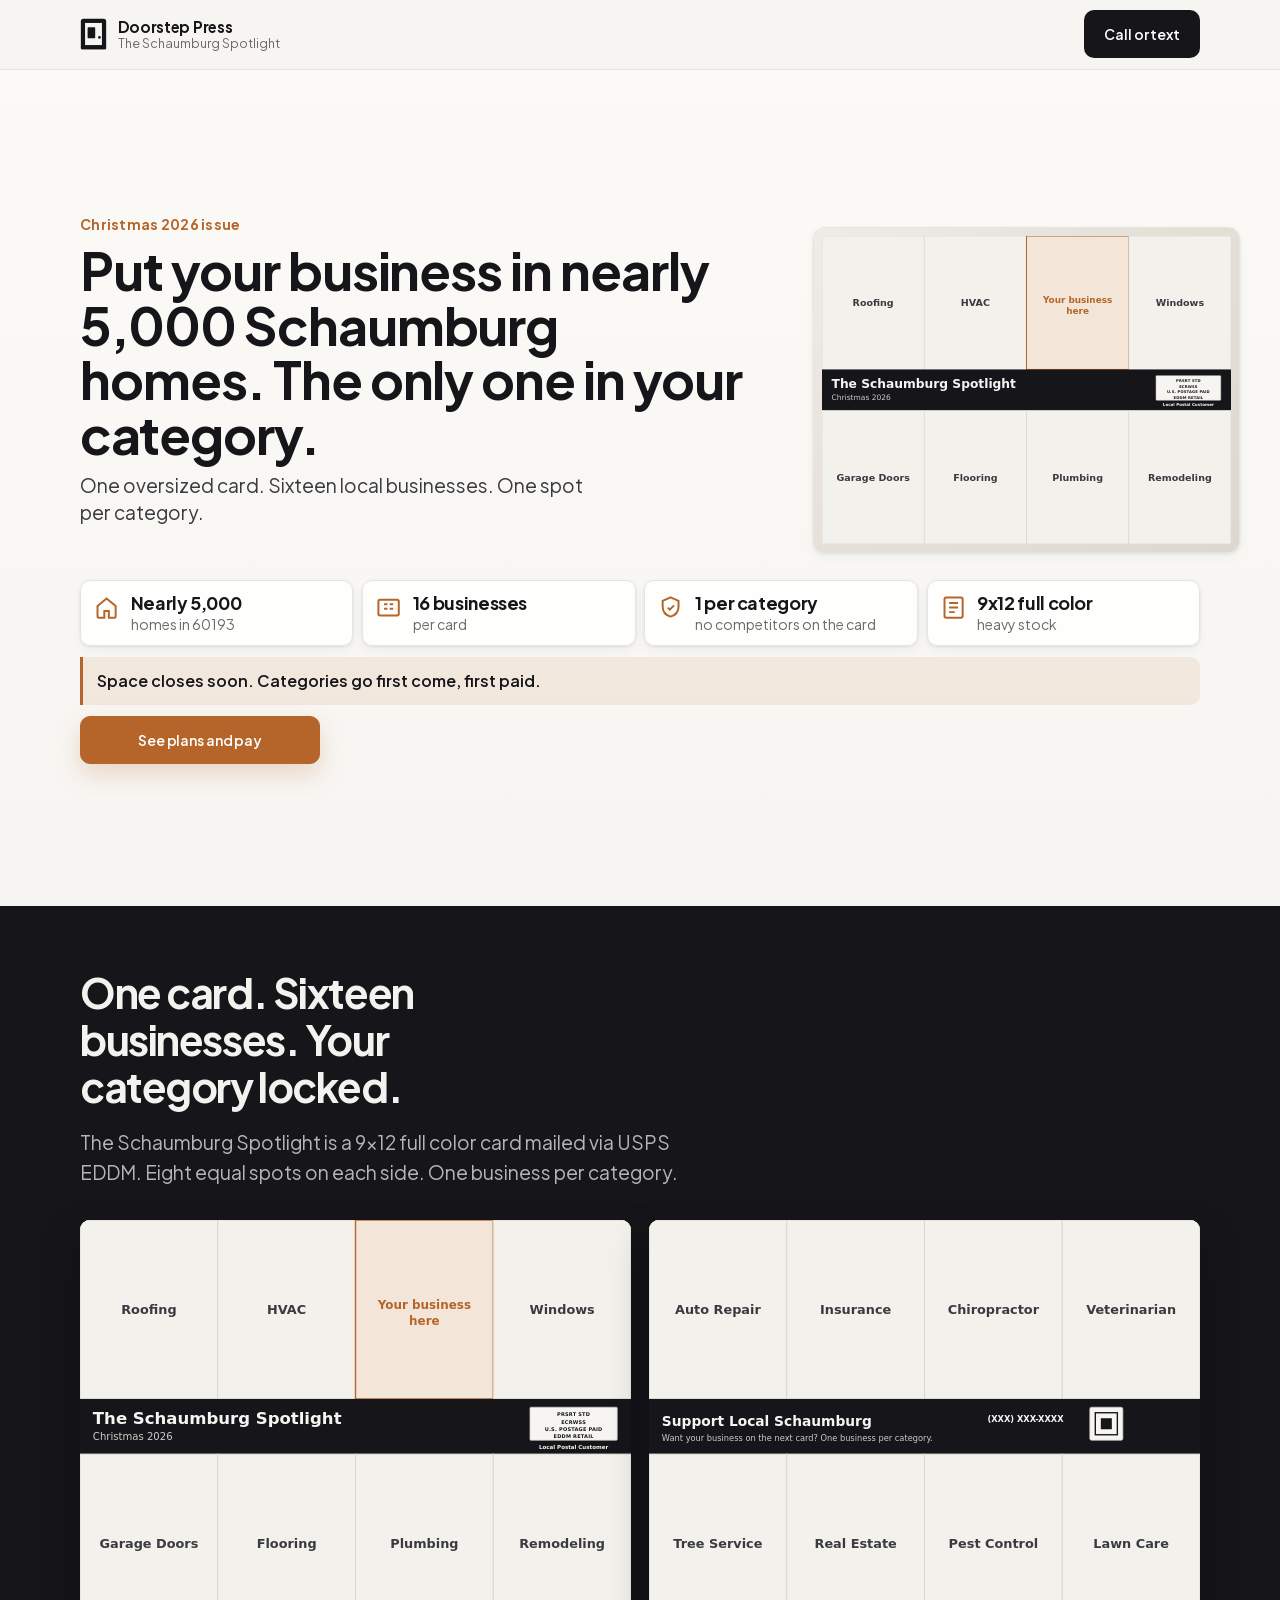
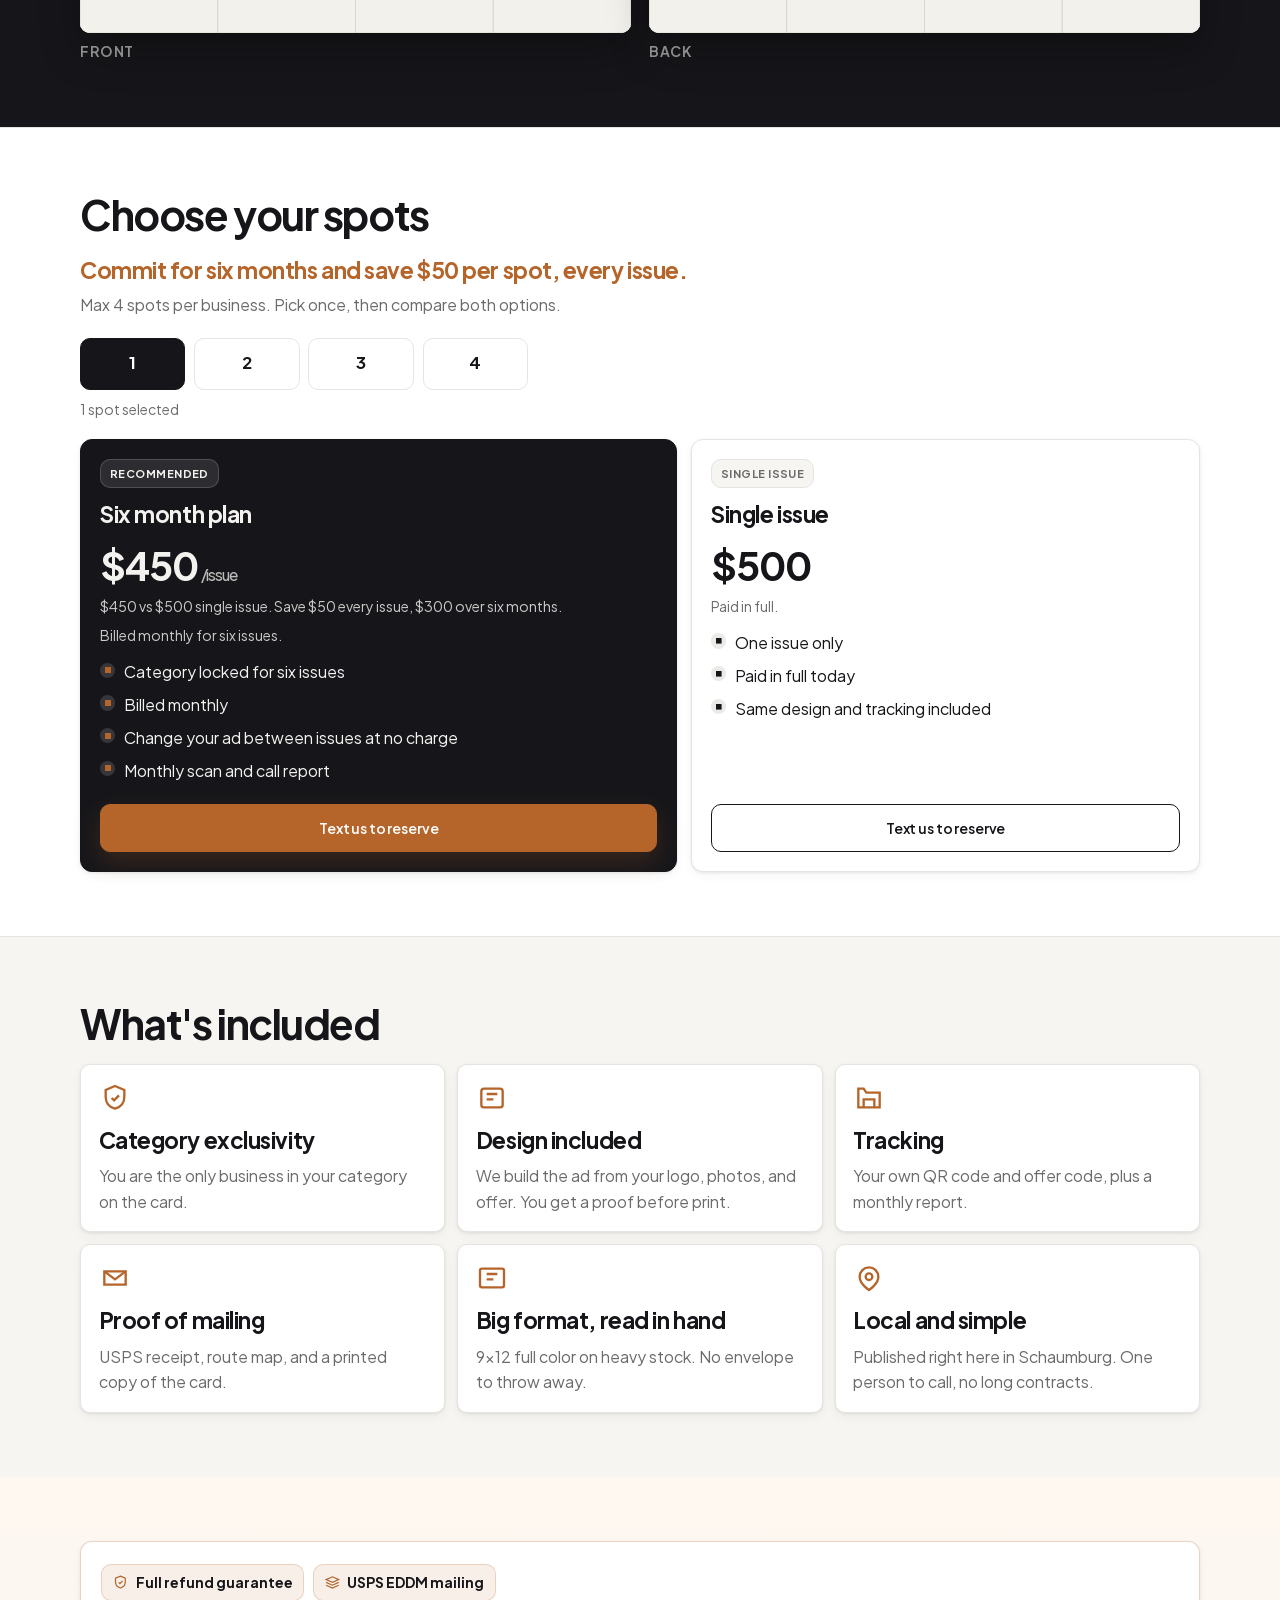
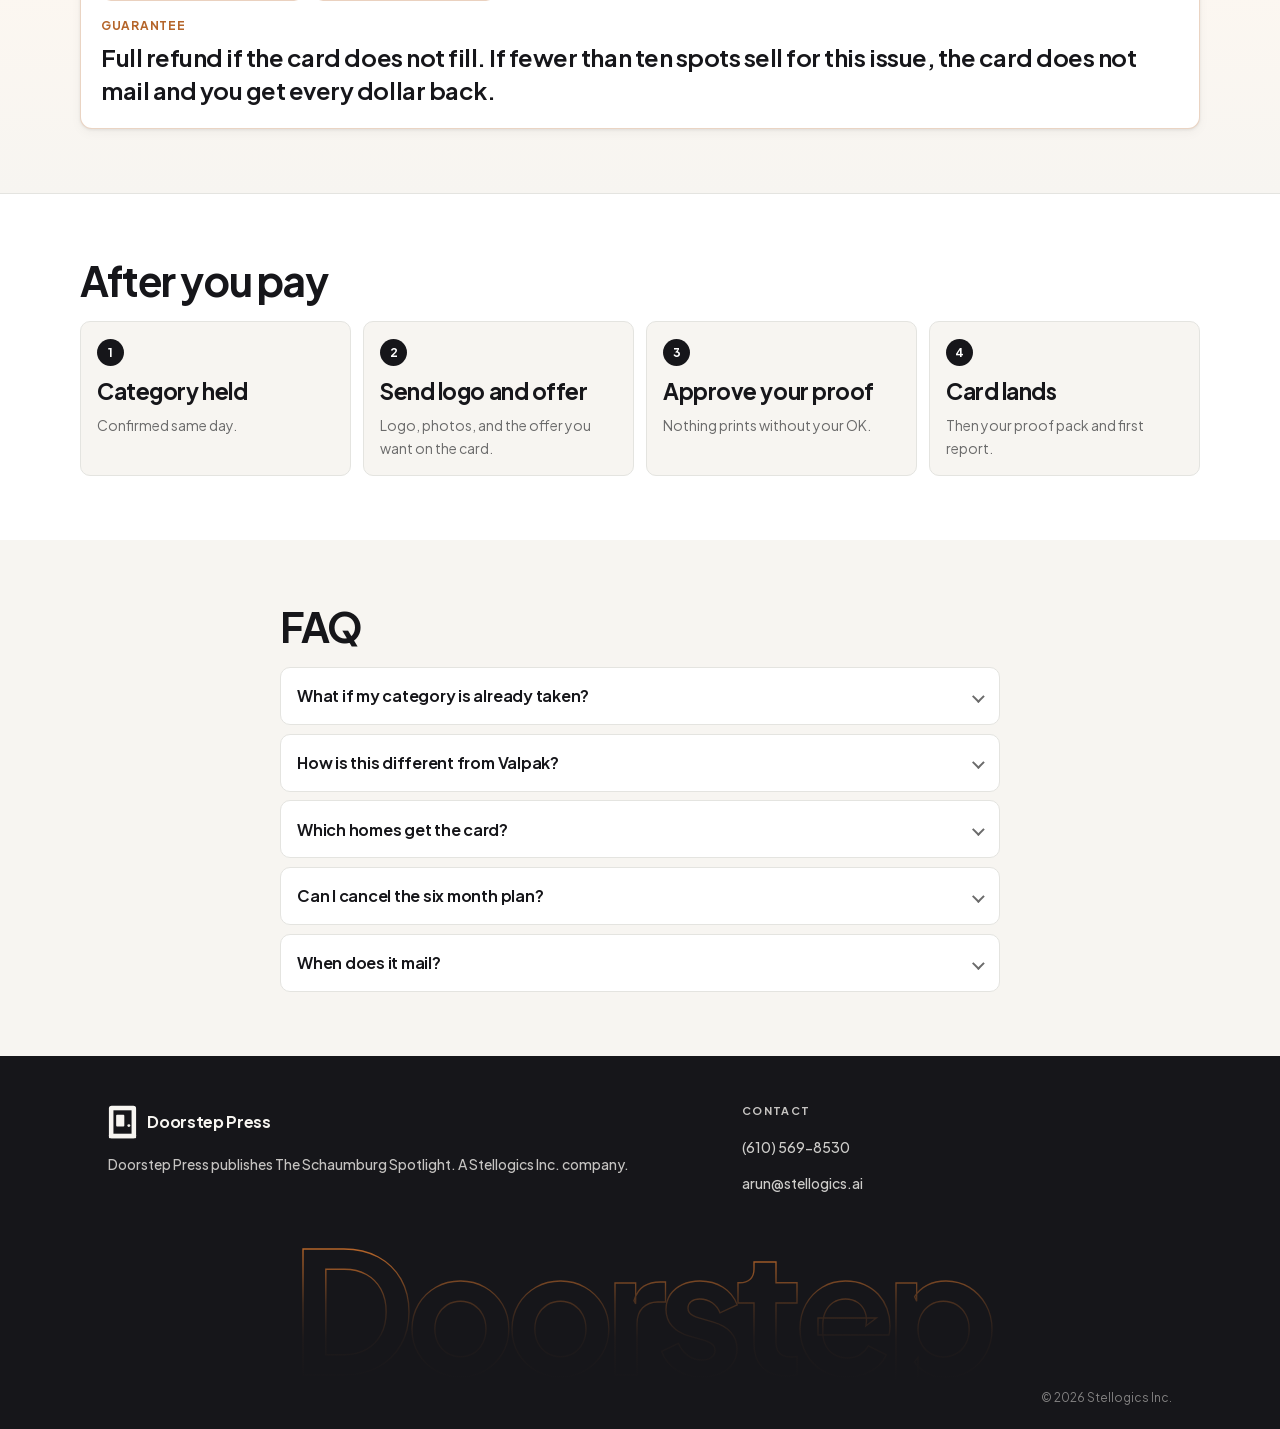
==== schaumburg/index.html @ 7b55c2ed "Fill the first viewport, tighten fact cards, and ship a Stellogics dark footer. Hero centers in 100s" ====
<!DOCTYPE html>
<html lang="en">
  <head>
    <meta charset="utf-8" />
    <meta name="viewport" content="width=device-width, initial-scale=1" />
    <meta name="robots" content="noindex, nofollow" />
    <meta
      name="description"
      content="Put your business in nearly 5,000 Schaumburg homes with The Schaumburg Spotlight from Doorstep Press."
    />
    <title>The Schaumburg Spotlight | Doorstep Press</title>
    <link rel="icon" href="../assets/favicon.svg" type="image/svg+xml" />
    <link rel="preload" href="../fonts/plus-jakarta-sans-latin-var.woff2" as="font" type="font/woff2" crossorigin />
    <link rel="stylesheet" href="../css/styles.css" />
  </head>
  <body>
    <header class="site-header">
      <div class="shell site-header__inner">
        <a class="brand" href="/schaumburg/">
          <img class="brand__logo" src="../assets/logo.svg" width="32" height="40" alt="" />
          <span class="brand__text">
            <span class="brand__name">Doorstep Press</span>
            <span class="brand__sub">The Schaumburg Spotlight</span>
          </span>
        </a>
        <a
          class="btn btn--call"
          data-config="phone"
          data-keep-label="true"
          href="#"
          hidden
        >
          Call or text
        </a>
      </div>
    </header>

    <main>
      <section class="band band--hero">
        <div class="shell hero-stack">
          <div class="hero__copy">
            <p class="hero__issue" data-config="issueName">Christmas 2026 issue</p>
            <h1>Put your business in nearly 5,000 Schaumburg homes. The only one in your category.</h1>
            <p class="hero__lead">
              One oversized card. Sixteen local businesses. One spot per category.
            </p>
          </div>

          <!-- Prefer assets/hero.jpg when present; falls back to card-front.svg -->
          <figure class="hero__visual">
            <img
              class="hero__img"
              src="../assets/hero.jpg"
              width="1600"
              height="1000"
              alt="The Schaumburg Spotlight card"
              onerror="if(!this.dataset.fallback){this.dataset.fallback='1';this.src='../assets/card-front.svg';this.classList.add('is-card-fallback');}else{this.classList.add('is-missing');}"
            />
          </figure>

          <div class="facts" aria-label="Key facts">
            <div class="fact">
              <span class="fact__icon" aria-hidden="true">
                <svg viewBox="0 0 24 24" fill="none" stroke="currentColor" stroke-width="1.75"><path d="M4 10.5L12 4l8 6.5V20a1 1 0 0 1-1 1h-5v-6H10v6H5a1 1 0 0 1-1-1v-9.5z"/></svg>
              </span>
              <div class="fact__text">
                <strong>Nearly 5,000</strong>
                <span>homes in 60193</span>
              </div>
            </div>
            <div class="fact">
              <span class="fact__icon" aria-hidden="true">
                <svg viewBox="0 0 24 24" fill="none" stroke="currentColor" stroke-width="1.75"><rect x="3" y="5" width="18" height="14" rx="1.5"/><path d="M8 9h3M13 9h3M8 13h3M13 13h3"/></svg>
              </span>
              <div class="fact__text">
                <strong>16 businesses</strong>
                <span>per card</span>
              </div>
            </div>
            <div class="fact">
              <span class="fact__icon" aria-hidden="true">
                <svg viewBox="0 0 24 24" fill="none" stroke="currentColor" stroke-width="1.75"><path d="M12 3l7 3v5c0 4.5-2.9 7.8-7 9-4.1-1.2-7-4.5-7-9V6l7-3z"/><path d="M9.5 12l1.8 1.8L15 10"/></svg>
              </span>
              <div class="fact__text">
                <strong>1 per category</strong>
                <span>no competitors on the card</span>
              </div>
            </div>
            <div class="fact">
              <span class="fact__icon" aria-hidden="true">
                <svg viewBox="0 0 24 24" fill="none" stroke="currentColor" stroke-width="1.75"><rect x="4" y="3" width="16" height="18" rx="1.5"/><path d="M8 8h8M8 12h8M8 16h5"/></svg>
              </span>
              <div class="fact__text">
                <strong>9x12 full color</strong>
                <span>heavy stock</span>
              </div>
            </div>
          </div>

          <p class="urgency">
            Space closes <span data-config="spaceDeadline">soon</span>. Categories go first come, first paid.
          </p>

          <div class="jump">
            <a class="btn btn--primary" href="#plans">See plans and pay</a>
          </div>
        </div>
      </section>

      <section class="band band--ink" aria-label="Card concept">
        <div class="shell card-concept reveal">
          <div class="card-concept__copy">
            <h2>One card. Sixteen businesses. Your category locked.</h2>
            <p>
              The Schaumburg Spotlight is a 9x12 full color card mailed via USPS EDDM.
              Eight equal spots on each side. One business per category.
            </p>
          </div>
          <div class="card-faces">
            <figure class="card-face">
              <img
                src="../assets/card-front.svg"
                width="1200"
                height="900"
                alt="Card front: eight equal ad spots with The Schaumburg Spotlight masthead and postal indicia"
              />
              <figcaption>Front</figcaption>
            </figure>
            <figure class="card-face">
              <img
                src="../assets/card-back.svg"
                width="1200"
                height="900"
                alt="Card back: eight equal ad spots with Support Local Schaumburg band"
              />
              <figcaption>Back</figcaption>
            </figure>
          </div>
        </div>
      </section>

      <section class="band band--plans" id="plans">
        <div class="shell">
          <div class="plans-head">
            <h2>Choose your spots</h2>
            <p class="plans-save">
              Commit for six months and save $50 per spot, every issue.
            </p>
            <p class="plans-note">Max 4 spots per business. Pick once, then compare both options.</p>
          </div>

          <div
            class="spot-picker"
            role="radiogroup"
            aria-label="Number of spots"
          >
            <button type="button" class="spot-picker__btn is-active" data-spots="1" role="radio" aria-checked="true">1</button>
            <button type="button" class="spot-picker__btn" data-spots="2" role="radio" aria-checked="false">2</button>
            <button type="button" class="spot-picker__btn" data-spots="3" role="radio" aria-checked="false">3</button>
            <button type="button" class="spot-picker__btn" data-spots="4" role="radio" aria-checked="false">4</button>
          </div>
          <p class="spot-picker__label">
            <span data-spots-label>1 spot</span> selected
          </p>

          <div class="plan-compare">
            <article class="plan plan--featured">
              <span class="plan__badge">Recommended</span>
              <h3>Six month plan</h3>
              <p class="plan__price" data-price="plan6">
                $450<span class="price-unit">/issue</span>
              </p>
              <p class="plan__compare" data-compare="plan6">
                $450 vs $500 single issue. Save $50 every issue, $300 over six months.
              </p>
              <p class="plan__perspot" data-perspot="plan6" hidden></p>
              <p class="plan__billing">Billed monthly for six issues.</p>
              <ul class="checklist">
                <li>Category locked for six issues</li>
                <li>Billed monthly</li>
                <li>Change your ad between issues at no charge</li>
                <li>Monthly scan and call report</li>
              </ul>
              <a class="btn btn--primary" data-pay="plan6" href="#">
                Lock 1 spot for 6 months
              </a>
            </article>

            <article class="plan plan--single">
              <span class="plan__badge plan__badge--quiet">Single issue</span>
              <h3>Single issue</h3>
              <p class="plan__price" data-price="single">$500</p>
              <p class="plan__meta" data-meta="single">Paid in full.</p>
              <ul class="checklist checklist--muted">
                <li>One issue only</li>
                <li>Paid in full today</li>
                <li>Same design and tracking included</li>
              </ul>
              <a class="btn btn--secondary" data-pay="single" href="#">
                Pay for 1 spot
              </a>
            </article>
          </div>

        </div>
      </section>

      <section class="band band--paper">
        <div class="shell">
          <h2 class="reveal">What's included</h2>
          <div class="include-grid">
            <article class="include reveal">
              <span class="include__icon" aria-hidden="true">
                <svg viewBox="0 0 24 24" fill="none" stroke="currentColor" stroke-width="1.75"><path d="M12 3l7 3v5c0 4.5-2.9 7.8-7 9-4.1-1.2-7-4.5-7-9V6l7-3z"/><path d="M9.5 12l1.8 1.8L15 10"/></svg>
              </span>
              <h3>Category exclusivity</h3>
              <p>You are the only business in your category on the card.</p>
            </article>
            <article class="include reveal">
              <span class="include__icon" aria-hidden="true">
                <svg viewBox="0 0 24 24" fill="none" stroke="currentColor" stroke-width="1.75"><rect x="4" y="5" width="16" height="14" rx="2"/><path d="M8 9h8M8 13h5"/></svg>
              </span>
              <h3>Design included</h3>
              <p>
                We build the ad from your logo, photos, and offer. You get a proof before print.
              </p>
            </article>
            <article class="include reveal">
              <span class="include__icon" aria-hidden="true">
                <svg viewBox="0 0 24 24" fill="none" stroke="currentColor" stroke-width="1.75"><path d="M4 19V5h4l2 3h10v11H4z"/><path d="M8 19v-6h8v6"/></svg>
              </span>
              <h3>Tracking</h3>
              <p>Your own QR code and offer code, plus a monthly report.</p>
            </article>
            <article class="include reveal">
              <span class="include__icon" aria-hidden="true">
                <svg viewBox="0 0 24 24" fill="none" stroke="currentColor" stroke-width="1.75"><path d="M4 7h16v10H4z"/><path d="M4 7l8 6 8-6"/></svg>
              </span>
              <h3>Proof of mailing</h3>
              <p>USPS receipt, route map, and a printed copy of the card.</p>
            </article>
            <article class="include reveal">
              <span class="include__icon" aria-hidden="true">
                <svg viewBox="0 0 24 24" fill="none" stroke="currentColor" stroke-width="1.75"><rect x="3" y="5" width="18" height="14" rx="1.5"/><path d="M8 9h8M8 13h5"/></svg>
              </span>
              <h3>Big format, read in hand</h3>
              <p>9x12 full color on heavy stock. No envelope to throw away.</p>
            </article>
            <article class="include reveal">
              <span class="include__icon" aria-hidden="true">
                <svg viewBox="0 0 24 24" fill="none" stroke="currentColor" stroke-width="1.75"><path d="M12 21s-7-4.4-7-10a7 7 0 1 1 14 0c0 5.6-7 10-7 10z"/><circle cx="12" cy="11" r="2.5"/></svg>
              </span>
              <h3>Local and simple</h3>
              <p>Published right here in Schaumburg. One person to call, no long contracts.</p>
            </article>
          </div>
        </div>
      </section>

      <section class="band band--guarantee">
        <div class="shell">
          <aside class="guarantee reveal">
            <div class="trust-row">
              <span class="trust-badge">
                <svg viewBox="0 0 24 24" fill="none" stroke="currentColor" stroke-width="1.75" aria-hidden="true"><path d="M12 3l7 3v5c0 4.5-2.9 7.8-7 9-4.1-1.2-7-4.5-7-9V6l7-3z"/><path d="M9.5 12l1.8 1.8L15 10"/></svg>
                Full refund guarantee
              </span>
              <span class="trust-badge">
                <svg viewBox="0 0 24 24" fill="none" stroke="currentColor" stroke-width="1.75" aria-hidden="true"><path d="M3 8l9-4 9 4-9 4-9-4z"/><path d="M3 12l9 4 9-4M3 16l9 4 9-4"/></svg>
                USPS EDDM mailing
              </span>
            </div>
            <p class="guarantee__label">Guarantee</p>
            <p>
              Full refund if the card does not fill. If fewer than ten spots sell for this issue,
              the card does not mail and you get every dollar back.
            </p>
          </aside>
        </div>
      </section>

      <section class="band band--steps">
        <div class="shell">
          <h2 class="reveal">After you pay</h2>
          <ol class="steps">
            <li class="reveal">
              <h3>Category held</h3>
              <p>Confirmed same day.</p>
            </li>
            <li class="reveal">
              <h3>Send logo and offer</h3>
              <p>Logo, photos, and the offer you want on the card.</p>
            </li>
            <li class="reveal">
              <h3>Approve your proof</h3>
              <p>Nothing prints without your OK.</p>
            </li>
            <li class="reveal">
              <h3>Card lands</h3>
              <p>Then your proof pack and first report.</p>
            </li>
          </ol>
        </div>
      </section>

      <section class="band band--faq">
        <div class="shell shell--narrow">
          <h2 class="reveal">FAQ</h2>
          <div class="faq">
            <div class="faq-item reveal">
              <button class="faq-q" type="button" aria-expanded="false">
                What if my category is already taken?
              </button>
              <div class="faq-a" hidden>
                You are first in line for the next card. You pay nothing until your category is
                confirmed.
              </div>
            </div>

            <div class="faq-item reveal">
              <button class="faq-q" type="button" aria-expanded="false">
                How is this different from Valpak?
              </button>
              <div class="faq-a" hidden>
                One single card with 16 businesses. No competitors in your category. No envelope.
              </div>
            </div>

            <div class="faq-item reveal">
              <button class="faq-q" type="button" aria-expanded="false">
                Which homes get the card?
              </button>
              <div class="faq-a" hidden>
                Every home on ten carrier routes in 60193. Nearly 5,000 homes.
              </div>
            </div>

            <div class="faq-item reveal">
              <button class="faq-q" type="button" aria-expanded="false">
                Can I cancel the six month plan?
              </button>
              <div class="faq-a" hidden>
                Talk to us and we will work through it with you.
              </div>
            </div>

            <div class="faq-item reveal">
              <button class="faq-q" type="button" aria-expanded="false">
                When does it mail?
              </button>
              <div class="faq-a" hidden>
                The Christmas issue mails in December. The card holds only 16 businesses, so categories close as they fill.
              </div>
            </div>
          </div>
        </div>
      </section>
    </main>

    <footer class="site-footer">
      <div class="site-footer-main">
        <div class="site-footer-col site-footer-brand">
          <a class="site-footer-logo-link" href="/schaumburg/" aria-label="Doorstep Press">
            <img class="site-footer-logo" src="../assets/logo-light.svg" width="32" height="40" alt="" />
            <span class="site-footer-logo-name">Doorstep Press</span>
          </a>
          <p class="site-footer-credit">
            Doorstep Press publishes The Schaumburg Spotlight. A Stellogics Inc. company.
          </p>
        </div>
        <nav class="site-footer-col" aria-label="Contact">
          <h2 class="site-footer-heading">Contact</h2>
          <ul class="site-footer-links">
            <li><a data-config="phone" href="#" hidden></a></li>
            <li><a data-config="email" href="#" hidden></a></li>
          </ul>
        </nav>
      </div>

      <div class="site-footer-wordmark-wrap" aria-hidden="true">
        <p class="site-footer-wordmark">Doorstep</p>
        <div class="site-footer-wordmark-fade"></div>
      </div>

      <div class="site-footer-legal">
        <p class="site-footer-legal-copy">© 2026 Stellogics Inc.</p>
      </div>
    </footer>

    <div class="sticky-pay">
      <a class="btn btn--primary" href="#plans">See plans and pay</a>
    </div>

    <script src="../config.js"></script>
    <script src="../js/app.js"></script>
  </body>
</html>
---- css/styles.css ----
/* Stellogics design tokens (from frontend/src/styles/tokens.css) */
@font-face {
  font-family: "Plus Jakarta Sans";
  font-style: normal;
  font-weight: 400 800;
  font-display: swap;
  src: url("../fonts/plus-jakarta-sans-latin-ext-var.woff2") format("woff2");
  unicode-range: U+0100-02BA, U+02BD-02C5, U+02C7-02CC, U+02CE-02D7, U+02DD-02FF, U+0304, U+0308, U+0329, U+1D00-1DBF, U+1E00-1E9F, U+1EF2-1EFF, U+2020, U+20A0-20AB, U+20AD-20C0, U+2113, U+2C60-2C7F, U+A720-A7FF;
}

@font-face {
  font-family: "Plus Jakarta Sans";
  font-style: normal;
  font-weight: 400 800;
  font-display: swap;
  src: url("../fonts/plus-jakarta-sans-latin-var.woff2") format("woff2");
  unicode-range: U+0000-00FF, U+0131, U+0152-0153, U+02BB-02BC, U+02C6, U+02DA, U+02DC, U+0304, U+0308, U+0329, U+2000-206F, U+20AC, U+2122, U+2191, U+2193, U+2212, U+2215, U+FEFF, U+FFFD;
}

:root {
  --color-ink: #16161a;
  --color-ink-slate: #3a3a40;
  --color-copper: #b5652a;
  --color-copper-hover: #9c5523;
  --color-copper-wash-soft: rgba(181, 101, 42, 0.1);
  --color-copper-wash: rgba(181, 101, 42, 0.15);
  --color-paper: #f7f5f1;
  --color-white: #ffffff;
  --focus-ring: rgba(22, 22, 26, 0.25);
  --bg-main: var(--color-paper);
  --bg-card: var(--color-white);
  --text-primary: var(--color-ink);
  --text-secondary: #6b6b6b;
  --border: #e4e4e0;
  --success: #16a34a;
  --radius: 10px;
  --shadow: 0 1px 3px rgba(0, 0, 0, 0.08), 0 4px 12px rgba(0, 0, 0, 0.04);
  --font-family: "Plus Jakarta Sans", system-ui, sans-serif;
  --shell: 1120px;
  --shell-narrow: 720px;
  --pad: clamp(1.1rem, 4vw, 2rem);
  --ease: cubic-bezier(0.16, 1, 0.3, 1);
  --header-h: 64px;

  /* Stellogics-aligned type scale (stepped up for this landing page) */
  --text-body: 16px;
  --text-small: 14px;
  /* ~36px phone → ~52px desktop */
  --text-h1: clamp(2.25rem, 1.6rem + 2.2vw, 3.25rem);
  --text-h2: clamp(1.85rem, 4.2vw, 2.55rem);
  --text-h3: clamp(1.15rem, 2vw, 1.4rem);
  --text-lead: clamp(1.05rem, 2vw, 1.2rem);
  --text-price: clamp(1.95rem, 4.2vw, 2.45rem);
}

*,
*::before,
*::after {
  box-sizing: border-box;
}

html {
  scroll-behavior: smooth;
  overflow-x: clip;
}

@media (prefers-reduced-motion: reduce) {
  html {
    scroll-behavior: auto;
  }

  *,
  *::before,
  *::after {
    animation: none !important;
    transition: none !important;
  }

  .reveal {
    opacity: 1 !important;
    transform: none !important;
  }
}

body {
  margin: 0;
  font-family: var(--font-family);
  font-size: var(--text-body);
  line-height: 1.6;
  color: var(--text-primary);
  background: var(--bg-main);
  -webkit-font-smoothing: antialiased;
  overflow-x: clip;
}

img {
  max-width: 100%;
  display: block;
}

a {
  color: var(--color-ink);
}

a:focus-visible,
button:focus-visible {
  outline: none;
  box-shadow: 0 0 0 2px var(--focus-ring);
}

[hidden] {
  display: none !important;
}

.shell {
  width: min(100% - (var(--pad) * 2), var(--shell));
  max-width: 100%;
  margin-inline: auto;
}

.shell--narrow {
  width: min(100% - (var(--pad) * 2), var(--shell-narrow));
}

/* Full-bleed bands */
.band {
  width: 100%;
  max-width: 100%;
  padding: clamp(2.25rem, 5vw, 4rem) 0;
  overflow-x: clip;
}

.band--hero {
  padding-top: 0.85rem;
  padding-bottom: 1.25rem;
  background:
    linear-gradient(180deg, #fbfaf7 0%, var(--color-paper) 100%);
}

/* Desktop: fill the first screen exactly; grow if content needs more */
@media (min-width: 900px) {
  .band--hero {
    box-sizing: border-box;
    min-height: calc(100vh - var(--header-h));
    min-height: calc(100svh - var(--header-h));
    display: flex;
    flex-direction: column;
    justify-content: center;
    padding-top: 0.75rem;
    padding-bottom: 0.75rem;
  }

  .band--hero > .shell {
    width: min(100% - (var(--pad) * 2), var(--shell));
    margin-inline: auto;
  }
}

.band--ink {
  background: var(--color-ink);
  color: #f3f2ef;
}

.band--plans {
  background: var(--color-white);
  border-block: 1px solid var(--border);
  scroll-margin-top: 72px;
}

.band--paper {
  background: var(--color-paper);
}

.band--guarantee {
  background: linear-gradient(180deg, #fff8f1, var(--color-paper));
}

.band--steps {
  background: var(--color-white);
  border-top: 1px solid var(--border);
}

.band--faq {
  background: var(--color-paper);
}

.band h2 {
  margin: 0 0 1rem;
  font-size: var(--text-h2);
  font-weight: 700;
  letter-spacing: -0.035em;
  line-height: 1.15;
}

/* Header */
.site-header {
  position: sticky;
  top: 0;
  z-index: 20;
  backdrop-filter: blur(12px);
  -webkit-backdrop-filter: blur(12px);
  background: rgba(247, 245, 241, 0.9);
  border-bottom: 1px solid rgba(228, 228, 224, 0.95);
}

.site-header__inner {
  display: flex;
  align-items: center;
  justify-content: space-between;
  gap: 0.75rem;
  min-height: 64px;
  padding-block: 0.65rem;
}

.brand {
  display: flex;
  flex-direction: row;
  align-items: center;
  gap: 0.65rem;
  min-width: 0;
  text-decoration: none;
  color: var(--color-ink);
}

.brand__logo {
  display: block;
  flex: 0 0 auto;
  width: auto;
  height: 32px;
}

.brand__text {
  display: flex;
  flex-direction: column;
  gap: 0.08rem;
  min-width: 0;
}

.brand__name {
  font-size: 0.95rem;
  font-weight: 700;
  letter-spacing: -0.02em;
  line-height: 1.15;
}

.brand__sub {
  font-size: 0.78rem;
  color: var(--text-secondary);
  white-space: nowrap;
  overflow: hidden;
  text-overflow: ellipsis;
  padding-left: 0;
  line-height: 1.2;
}

/* Buttons */
.btn {
  display: inline-flex;
  align-items: center;
  justify-content: center;
  gap: 0.4rem;
  min-height: 48px;
  padding: 0.75rem 1.2rem;
  border-radius: var(--radius);
  border: 1px solid transparent;
  font: inherit;
  font-weight: 600;
  font-size: var(--text-small);
  line-height: 1.2;
  letter-spacing: -0.01em;
  text-decoration: none;
  cursor: pointer;
  transition: transform 160ms var(--ease), background 150ms ease,
    border-color 150ms ease, color 150ms ease;
  white-space: normal;
  text-align: center;
  max-width: 100%;
}

.btn:active {
  transform: scale(0.98);
}

.btn--call {
  background: var(--color-ink);
  color: var(--color-white);
  flex-shrink: 0;
}

.btn--call:hover {
  background: #0f0f12;
}

.btn--primary {
  width: 100%;
  background: var(--color-copper);
  color: var(--color-white);
  border-color: var(--color-copper);
  box-shadow: 0 10px 24px rgba(181, 101, 42, 0.22);
}

.btn--primary:hover {
  background: var(--color-copper-hover);
  border-color: var(--color-copper-hover);
}

.btn--secondary {
  width: 100%;
  background: var(--color-white);
  color: var(--color-ink);
  border-color: var(--color-ink);
}

.btn--secondary:hover {
  background: var(--color-paper);
}

.btn.is-unavailable {
  background: #eceae6;
  color: var(--text-secondary);
  border-color: var(--border);
  box-shadow: none;
  cursor: not-allowed;
  pointer-events: none;
}

.plan--featured .btn.is-unavailable {
  background: rgba(255, 255, 255, 0.1);
  color: rgba(243, 242, 239, 0.55);
  border-color: rgba(255, 255, 255, 0.14);
}

/* Hero */
.hero-stack {
  display: grid;
  gap: 0.85rem;
  min-width: 0;
}

.hero__copy {
  order: 1;
  min-width: 0;
}

.facts {
  order: 2;
}

.urgency {
  order: 3;
}

.jump {
  order: 4;
}

.hero__visual {
  order: 5;
}

.hero__issue {
  display: inline-block;
  margin: 0 0 0.45rem;
  font-size: var(--text-small);
  font-weight: 700;
  color: var(--color-copper);
  letter-spacing: 0.02em;
}

.hero__copy h1 {
  margin: 0;
  font-size: var(--text-h1);
  line-height: 1.05;
  letter-spacing: -0.02em;
  font-weight: 700;
  max-width: none;
}

.hero__lead {
  margin: 0.65rem 0 0;
  color: var(--color-ink-slate);
  font-size: var(--text-lead);
  max-width: 36ch;
  line-height: 1.4;
}

.facts {
  display: grid;
  grid-template-columns: 1fr 1fr;
  gap: 0.55rem;
  margin: 0;
  min-width: 0;
}

@media (min-width: 700px) {
  .facts {
    grid-template-columns: repeat(4, 1fr);
  }
}

.fact {
  display: grid;
  grid-template-columns: auto 1fr;
  column-gap: 0.65rem;
  align-items: start;
  padding: 0.8rem 0.85rem;
  background: rgba(255, 255, 255, 0.86);
  border: 1px solid var(--border);
  border-radius: var(--radius);
  box-shadow: var(--shadow);
  min-width: 0;
}

.fact__icon {
  display: inline-flex;
  width: 1.7rem;
  height: 1.7rem;
  margin-top: 0.12rem;
  color: var(--color-copper);
}

.fact__icon svg {
  width: 100%;
  height: 100%;
}

.fact__text {
  display: flex;
  flex-direction: column;
  gap: 0.12rem;
  min-width: 0;
}

.fact strong {
  display: block;
  font-size: clamp(1rem, 1.8vw, 1.12rem);
  letter-spacing: -0.02em;
  line-height: 1.2;
}

.fact__text span {
  display: block;
  font-size: var(--text-small);
  color: var(--text-secondary);
  line-height: 1.3;
}

.urgency {
  margin: 0;
  padding: 0.7rem 0.9rem;
  border-left: 3px solid var(--color-copper);
  background: var(--color-copper-wash-soft);
  border-radius: 0 var(--radius) var(--radius) 0;
  font-size: var(--text-body);
  font-weight: 600;
  color: var(--color-ink);
}

.jump .btn--primary {
  width: 100%;
}

/* Hero image slot: width constrained by column; never overflows */
.hero__visual {
  position: relative;
  width: 100%;
  max-width: 100%;
  min-width: 0;
  border-radius: calc(var(--radius) + 2px);
  overflow: hidden;
  background:
    linear-gradient(135deg, #efece6 0%, #e4e0d8 48%, #ddd8cf 100%);
  border: 1px solid var(--border);
  box-shadow: var(--shadow);
}

.hero__img {
  display: block;
  position: static;
  width: 100%;
  max-width: 100%;
  height: auto;
  object-fit: contain;
  background: var(--color-white);
}

.hero__img.is-card-fallback {
  padding: 0.5rem;
  background:
    linear-gradient(135deg, #efece6 0%, #e4e0d8 48%, #ddd8cf 100%);
}

.hero__img.is-missing,
.hero__img:not([src]),
.hero__img[src=""] {
  display: none;
}

@media (min-width: 900px) {
  .hero-stack {
    grid-template-columns: minmax(0, 1.22fr) minmax(0, 0.78fr);
    grid-template-areas:
      "copy visual"
      "facts facts"
      "urgency urgency"
      "jump jump";
    column-gap: 1.5rem;
    row-gap: 0.7rem;
    align-items: start;
  }

  .hero__copy {
    grid-area: copy;
    order: unset;
  }

  .hero__visual {
    grid-area: visual;
    order: unset;
    align-self: center;
    justify-self: stretch;
  }

  .facts {
    grid-area: facts;
    order: unset;
  }

  .urgency {
    grid-area: urgency;
    order: unset;
  }

  .jump {
    grid-area: jump;
    order: unset;
  }

  .hero__copy h1 {
    line-height: 1.05;
    letter-spacing: -0.02em;
  }

  .brand__logo {
    height: 34px;
  }

  .jump .btn--primary {
    width: auto;
    min-width: 240px;
  }

  .fact {
    padding: 0.7rem 0.75rem;
  }
}

/* Card concept */
.card-concept {
  display: grid;
  gap: 1.75rem;
}

.card-concept__copy h2 {
  color: inherit;
  max-width: 16ch;
}

.card-concept__copy p {
  margin: 0;
  color: rgba(243, 242, 239, 0.72);
  max-width: 44ch;
  font-size: var(--text-lead);
}

.card-faces {
  display: grid;
  gap: 1rem;
  min-width: 0;
}

.card-face {
  margin: 0;
  min-width: 0;
}

.card-face img {
  width: 100%;
  height: auto;
  border-radius: var(--radius);
  background: var(--color-white);
  box-shadow: 0 18px 40px rgba(0, 0, 0, 0.28);
}

.card-face figcaption {
  margin-top: 0.45rem;
  font-size: var(--text-small);
  font-weight: 650;
  letter-spacing: 0.04em;
  text-transform: uppercase;
  color: rgba(243, 242, 239, 0.55);
}

@media (min-width: 900px) {
  .card-concept {
    gap: 2rem;
  }

  .card-faces {
    grid-template-columns: 1fr 1fr;
    gap: 1.15rem;
  }
}

/* Plans */
.plans-head {
  max-width: 40rem;
  margin-bottom: 1.25rem;
}

.plans-save {
  margin: 0 0 0.45rem;
  font-size: clamp(1.15rem, 2.6vw, 1.4rem);
  font-weight: 700;
  letter-spacing: -0.02em;
  color: var(--color-copper);
  line-height: 1.35;
}

.plans-note {
  margin: 0;
  color: var(--text-secondary);
  font-size: var(--text-body);
}

.spot-picker {
  display: grid;
  grid-template-columns: repeat(4, minmax(0, 1fr));
  gap: 0.55rem;
  max-width: 28rem;
}

.spot-picker__btn {
  min-height: 52px;
  border-radius: var(--radius);
  border: 1px solid var(--border);
  background: var(--color-white);
  font: inherit;
  font-size: 1.05rem;
  font-weight: 700;
  letter-spacing: -0.02em;
  color: var(--color-ink);
  cursor: pointer;
  transition: background 150ms ease, border-color 150ms ease, color 150ms ease;
}

.spot-picker__btn:hover {
  border-color: var(--color-ink-slate);
}

.spot-picker__btn.is-active {
  background: var(--color-ink);
  border-color: var(--color-ink);
  color: var(--color-white);
}

.spot-picker__label {
  margin: 0.55rem 0 1.15rem;
  font-size: var(--text-small);
  color: var(--text-secondary);
}

.plan-compare {
  display: grid;
  gap: 0.85rem;
  min-width: 0;
}

@media (min-width: 800px) {
  .plan-compare {
    grid-template-columns: minmax(0, 1.08fr) minmax(0, 0.92fr);
    align-items: stretch;
  }
}

.plan {
  display: flex;
  flex-direction: column;
  gap: 0.55rem;
  min-width: 0;
  padding: 1.2rem;
  border-radius: calc(var(--radius) + 2px);
  border: 1px solid var(--border);
  background: var(--color-white);
  box-shadow: var(--shadow);
}

.plan--featured {
  background: var(--color-ink);
  border-color: var(--color-ink);
  color: #f3f2ef;
}

.plan__badge {
  display: inline-flex;
  align-self: flex-start;
  padding: 0.28rem 0.55rem;
  border-radius: var(--radius);
  background: rgba(255, 255, 255, 0.1);
  border: 1px solid rgba(255, 255, 255, 0.16);
  font-size: 11px;
  font-weight: 700;
  letter-spacing: 0.04em;
  text-transform: uppercase;
}

.plan__badge--quiet {
  background: var(--color-paper);
  border-color: var(--border);
  color: var(--text-secondary);
}

.plan h3 {
  margin: 0;
  font-size: var(--text-h3);
  letter-spacing: -0.02em;
}

.plan__price {
  margin: 0.15rem 0 0;
  font-size: var(--text-price);
  font-weight: 700;
  letter-spacing: -0.03em;
  line-height: 1.1;
}

.price-unit {
  margin-left: 0.2rem;
  font-size: 0.95rem;
  font-weight: 500;
  opacity: 0.75;
}

.plan__compare,
.plan__perspot,
.plan__billing,
.plan__meta {
  margin: 0;
  font-size: var(--text-small);
  line-height: 1.45;
}

.plan--featured .plan__compare,
.plan--featured .plan__perspot,
.plan--featured .plan__billing {
  opacity: 0.82;
}

.plan__perspot {
  font-weight: 650;
}

.plan__perspot[hidden] {
  display: none !important;
}

.plan--single .plan__meta {
  color: var(--text-secondary);
}

.checklist {
  list-style: none;
  margin: 0.35rem 0 0.75rem;
  padding: 0;
  display: grid;
  gap: 0.45rem;
}

.checklist li {
  display: grid;
  grid-template-columns: 1rem 1fr;
  gap: 0.5rem;
  align-items: start;
  font-size: var(--text-body);
}

.checklist li::before {
  content: "";
  width: 0.95rem;
  height: 0.95rem;
  margin-top: 0.2rem;
  border-radius: 50%;
  background:
    linear-gradient(var(--color-copper), var(--color-copper)) center / 0.4rem 0.4rem no-repeat,
    rgba(255, 255, 255, 0.14);
}

.checklist--muted li::before {
  background:
    linear-gradient(var(--color-ink), var(--color-ink)) center / 0.35rem 0.35rem no-repeat,
    #eceae6;
}

.plan .btn {
  margin-top: auto;
}

/* Included */
.include-grid {
  display: grid;
  gap: 0.75rem;
}

@media (min-width: 700px) {
  .include-grid {
    grid-template-columns: repeat(2, 1fr);
  }
}

@media (min-width: 1000px) {
  .include-grid {
    grid-template-columns: repeat(3, 1fr);
  }
}

.include {
  padding: 1.05rem 1.1rem;
  background: var(--color-white);
  border: 1px solid var(--border);
  border-radius: var(--radius);
  box-shadow: var(--shadow);
}

.include__icon {
  display: inline-flex;
  width: 2rem;
  height: 2rem;
  margin-bottom: 0.55rem;
  color: var(--color-copper);
}

.include__icon svg {
  width: 100%;
  height: 100%;
}

.include h3 {
  margin: 0 0 0.3rem;
  font-size: var(--text-h3);
  letter-spacing: -0.02em;
}

.include p {
  margin: 0;
  color: var(--text-secondary);
  font-size: var(--text-body);
}

/* Guarantee */
.guarantee {
  padding: 1.4rem 1.25rem;
  background: var(--color-white);
  border: 1px solid rgba(181, 101, 42, 0.28);
  border-radius: calc(var(--radius) + 2px);
  box-shadow: var(--shadow);
}

.trust-row {
  display: flex;
  flex-wrap: wrap;
  gap: 0.55rem;
  margin-bottom: 0.9rem;
}

.trust-badge {
  display: inline-flex;
  align-items: center;
  gap: 0.4rem;
  padding: 0.4rem 0.65rem;
  border-radius: var(--radius);
  background: var(--color-copper-wash-soft);
  border: 1px solid rgba(181, 101, 42, 0.22);
  font-size: var(--text-small);
  font-weight: 700;
  color: var(--color-ink);
}

.trust-badge svg {
  width: 1.05rem;
  height: 1.05rem;
  color: var(--color-copper);
  flex-shrink: 0;
}

.guarantee__label {
  margin: 0 0 0.4rem;
  font-size: 12px;
  font-weight: 700;
  color: var(--color-copper);
  letter-spacing: 0.06em;
  text-transform: uppercase;
}

.guarantee > p:last-child {
  margin: 0;
  font-size: clamp(1.2rem, 2.8vw, 1.5rem);
  font-weight: 650;
  letter-spacing: -0.02em;
  line-height: 1.35;
}

/* Steps */
.steps {
  list-style: none;
  margin: 0;
  padding: 0;
  counter-reset: step;
  display: grid;
  gap: 0.75rem;
}

@media (min-width: 800px) {
  .steps {
    grid-template-columns: repeat(4, 1fr);
  }
}

.steps li {
  counter-increment: step;
  padding: 1rem;
  background: var(--color-paper);
  border: 1px solid var(--border);
  border-radius: var(--radius);
}

.steps li::before {
  content: counter(step);
  display: inline-flex;
  align-items: center;
  justify-content: center;
  width: 1.7rem;
  height: 1.7rem;
  margin-bottom: 0.5rem;
  border-radius: 50%;
  background: var(--color-ink);
  color: var(--color-white);
  font-size: 12px;
  font-weight: 700;
}

.steps h3 {
  margin: 0 0 0.25rem;
  font-size: var(--text-h3);
  letter-spacing: -0.02em;
}

.steps p {
  margin: 0;
  font-size: var(--text-small);
  color: var(--text-secondary);
}

/* FAQ */
.faq {
  display: grid;
  gap: 0.55rem;
}

.faq-item {
  background: var(--color-white);
  border: 1px solid var(--border);
  border-radius: var(--radius);
  overflow: hidden;
}

.faq-q {
  width: 100%;
  display: flex;
  align-items: center;
  justify-content: space-between;
  gap: 1rem;
  padding: 0.95rem 1rem;
  border: 0;
  background: transparent;
  font: inherit;
  font-weight: 650;
  font-size: var(--text-body);
  letter-spacing: -0.015em;
  text-align: left;
  color: var(--color-ink);
  cursor: pointer;
}

.faq-q::after {
  content: "";
  width: 0.55rem;
  height: 0.55rem;
  border-right: 2px solid var(--text-secondary);
  border-bottom: 2px solid var(--text-secondary);
  transform: rotate(45deg);
  transition: transform 180ms var(--ease);
  flex-shrink: 0;
}

.faq-item.is-open .faq-q::after {
  transform: rotate(225deg);
  margin-top: 0.25rem;
}

.faq-a {
  padding: 0 1rem 1rem;
  color: var(--text-secondary);
  font-size: var(--text-body);
}

/* Footer: Stellogics SiteFooter pattern (dark ink + copper wordmark) */
.site-footer {
  --sf-ink: #16161a;
  --sf-paper: #f7f5f1;
  --sf-copper: #b5652a;
  position: relative;
  overflow: hidden;
  background: var(--sf-ink);
  color: var(--sf-paper);
  font-family: var(--font-family);
  -webkit-font-smoothing: antialiased;
  padding: 0 0 6.5rem;
  border-top: 0;
}

.site-footer a:focus-visible {
  outline: 2px solid var(--sf-paper);
  outline-offset: 3px;
}

.site-footer-main {
  max-width: var(--shell);
  margin: 0 auto;
  padding: 48px 28px 12px;
  display: grid;
  grid-template-columns: minmax(0, 1.4fr) minmax(0, 1fr);
  gap: 36px 32px;
  align-items: start;
}

.site-footer-col {
  min-width: 0;
}

.site-footer-logo-link {
  display: inline-flex;
  align-items: center;
  gap: 0.65rem;
  text-decoration: none;
  color: var(--sf-paper);
  margin-bottom: 0.85rem;
}

.site-footer-logo {
  display: block;
  height: 36px;
  width: auto;
}

.site-footer-logo-name {
  font-size: 1rem;
  font-weight: 700;
  letter-spacing: -0.02em;
  line-height: 1.15;
}

.site-footer-credit {
  margin: 0;
  max-width: 36ch;
  font-size: 14px;
  line-height: 1.45;
  font-weight: 500;
  color: rgba(247, 245, 241, 0.78);
}

@media (min-width: 900px) {
  .site-footer-credit {
    max-width: none;
    white-space: nowrap;
  }
}

.site-footer h2.site-footer-heading {
  margin: 0 0 16px;
  font-size: 11px;
  font-weight: 700;
  letter-spacing: 0.12em;
  text-transform: uppercase;
  line-height: 1.3;
  max-width: none;
  color: rgba(247, 245, 241, 0.78);
}

.site-footer-links {
  margin: 0;
  padding: 0;
  list-style: none;
  display: flex;
  flex-direction: column;
  gap: 10px;
}

.site-footer .site-footer-links a {
  color: rgba(247, 245, 241, 0.82);
  text-decoration: none;
  font-size: 14px;
  line-height: 1.4;
  font-weight: 500;
  transition: color 0.2s ease;
}

.site-footer-links a:hover {
  color: var(--sf-paper);
}

.site-footer-wordmark-wrap {
  position: relative;
  margin: 24px 0 0;
  pointer-events: none;
  user-select: none;
  overflow: hidden;
}

.site-footer-wordmark {
  margin: 0;
  padding: 4px 12px 0;
  text-align: center;
  font-size: clamp(52px, 13.2vw, 168px);
  font-weight: 700;
  letter-spacing: -0.06em;
  line-height: 0.86;
  white-space: nowrap;
  color: var(--sf-ink);
  -webkit-text-stroke: 1.35px var(--sf-copper);
}

.site-footer-wordmark-fade {
  position: absolute;
  left: 0;
  right: 0;
  top: 12%;
  bottom: 0;
  background: linear-gradient(
    to bottom,
    rgba(22, 22, 26, 0) 0%,
    rgba(22, 22, 26, 0.28) 18%,
    rgba(22, 22, 26, 0.7) 42%,
    rgba(22, 22, 26, 0.94) 68%,
    var(--sf-ink) 100%
  );
}

.site-footer-legal {
  position: relative;
  z-index: 1;
  max-width: var(--shell);
  margin: 0 auto;
  padding: 8px 28px 22px;
  display: flex;
  align-items: center;
  justify-content: flex-end;
  gap: 12px 24px;
}

.site-footer-legal-copy {
  margin: 0;
  font-size: 12px;
  color: rgba(247, 245, 241, 0.48);
}

@media (max-width: 900px) {
  .site-footer-main {
    grid-template-columns: 1fr;
    gap: 28px;
    padding: 28px 16px 4px;
  }

  .site-footer-links a {
    display: inline-flex;
    align-items: center;
    min-height: 44px;
  }

  .site-footer-wordmark {
    font-size: clamp(42px, 16vw, 72px);
    margin-top: 20px;
  }

  .site-footer-legal {
    justify-content: flex-start;
    padding: 8px 16px 20px;
  }

  .site-footer-legal-copy {
    min-height: 44px;
    display: flex;
    align-items: center;
  }
}

.site-footer--thanks {
  padding-bottom: 2.5rem;
}

/* Sticky mobile pay */
.sticky-pay {
  position: fixed;
  left: 0;
  right: 0;
  bottom: 0;
  z-index: 30;
  padding: 0.7rem var(--pad) calc(0.7rem + env(safe-area-inset-bottom));
  background: rgba(247, 245, 241, 0.94);
  backdrop-filter: blur(12px);
  -webkit-backdrop-filter: blur(12px);
  border-top: 1px solid var(--border);
}

.sticky-pay .btn {
  width: 100%;
}

@media (min-width: 900px) {
  .sticky-pay {
    display: none;
  }

  .site-footer {
    padding-bottom: 0;
  }
}

/* Thanks */
.thanks {
  min-height: 100dvh;
  display: grid;
  align-content: center;
  padding: 2rem 0 3rem;
  background: var(--color-paper);
}

.thanks__card {
  padding: 1.5rem 1.25rem;
  background: var(--color-white);
  border: 1px solid var(--border);
  border-radius: calc(var(--radius) + 2px);
  box-shadow: var(--shadow);
}

.thanks__kicker {
  margin: 0 0 0.5rem;
  color: var(--success);
  font-weight: 700;
  font-size: 13px;
}

.thanks h1 {
  margin: 0;
  font-size: clamp(2rem, 7vw, 3rem);
  letter-spacing: -0.04em;
  line-height: 1.05;
  font-weight: 700;
}

.thanks__lead {
  margin: 0.85rem 0 1.25rem;
  color: var(--text-secondary);
  font-size: 15px;
}

.thanks__next {
  font-size: 15px;
  margin: 0 0 0.65rem;
  letter-spacing: -0.02em;
}

.thanks ol {
  margin: 0 0 1.35rem;
  padding-left: 1.15rem;
  color: var(--text-secondary);
}

.thanks li + li {
  margin-top: 0.45rem;
}

/* Motion */
.reveal {
  opacity: 0;
  transform: translateY(14px);
  transition: opacity 560ms var(--ease), transform 560ms var(--ease);
}

.reveal.is-visible {
  opacity: 1;
  transform: none;
}
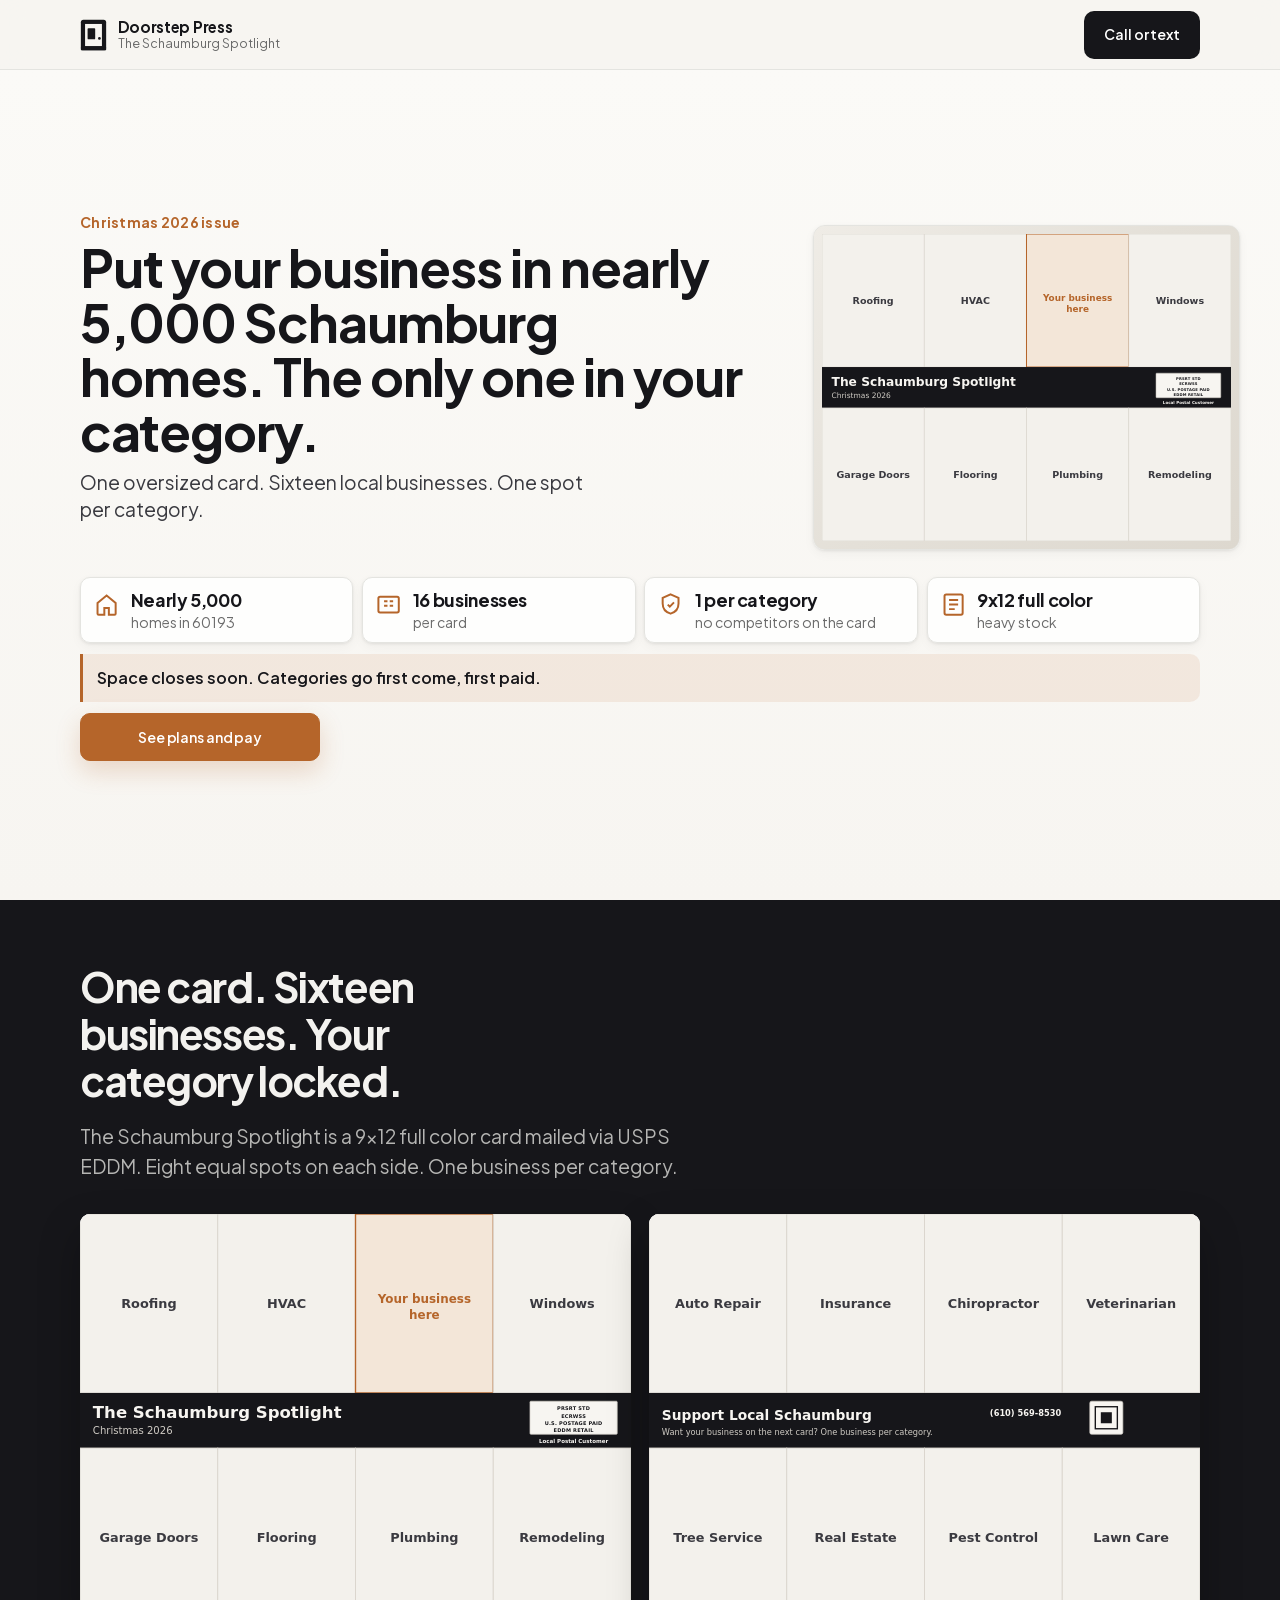
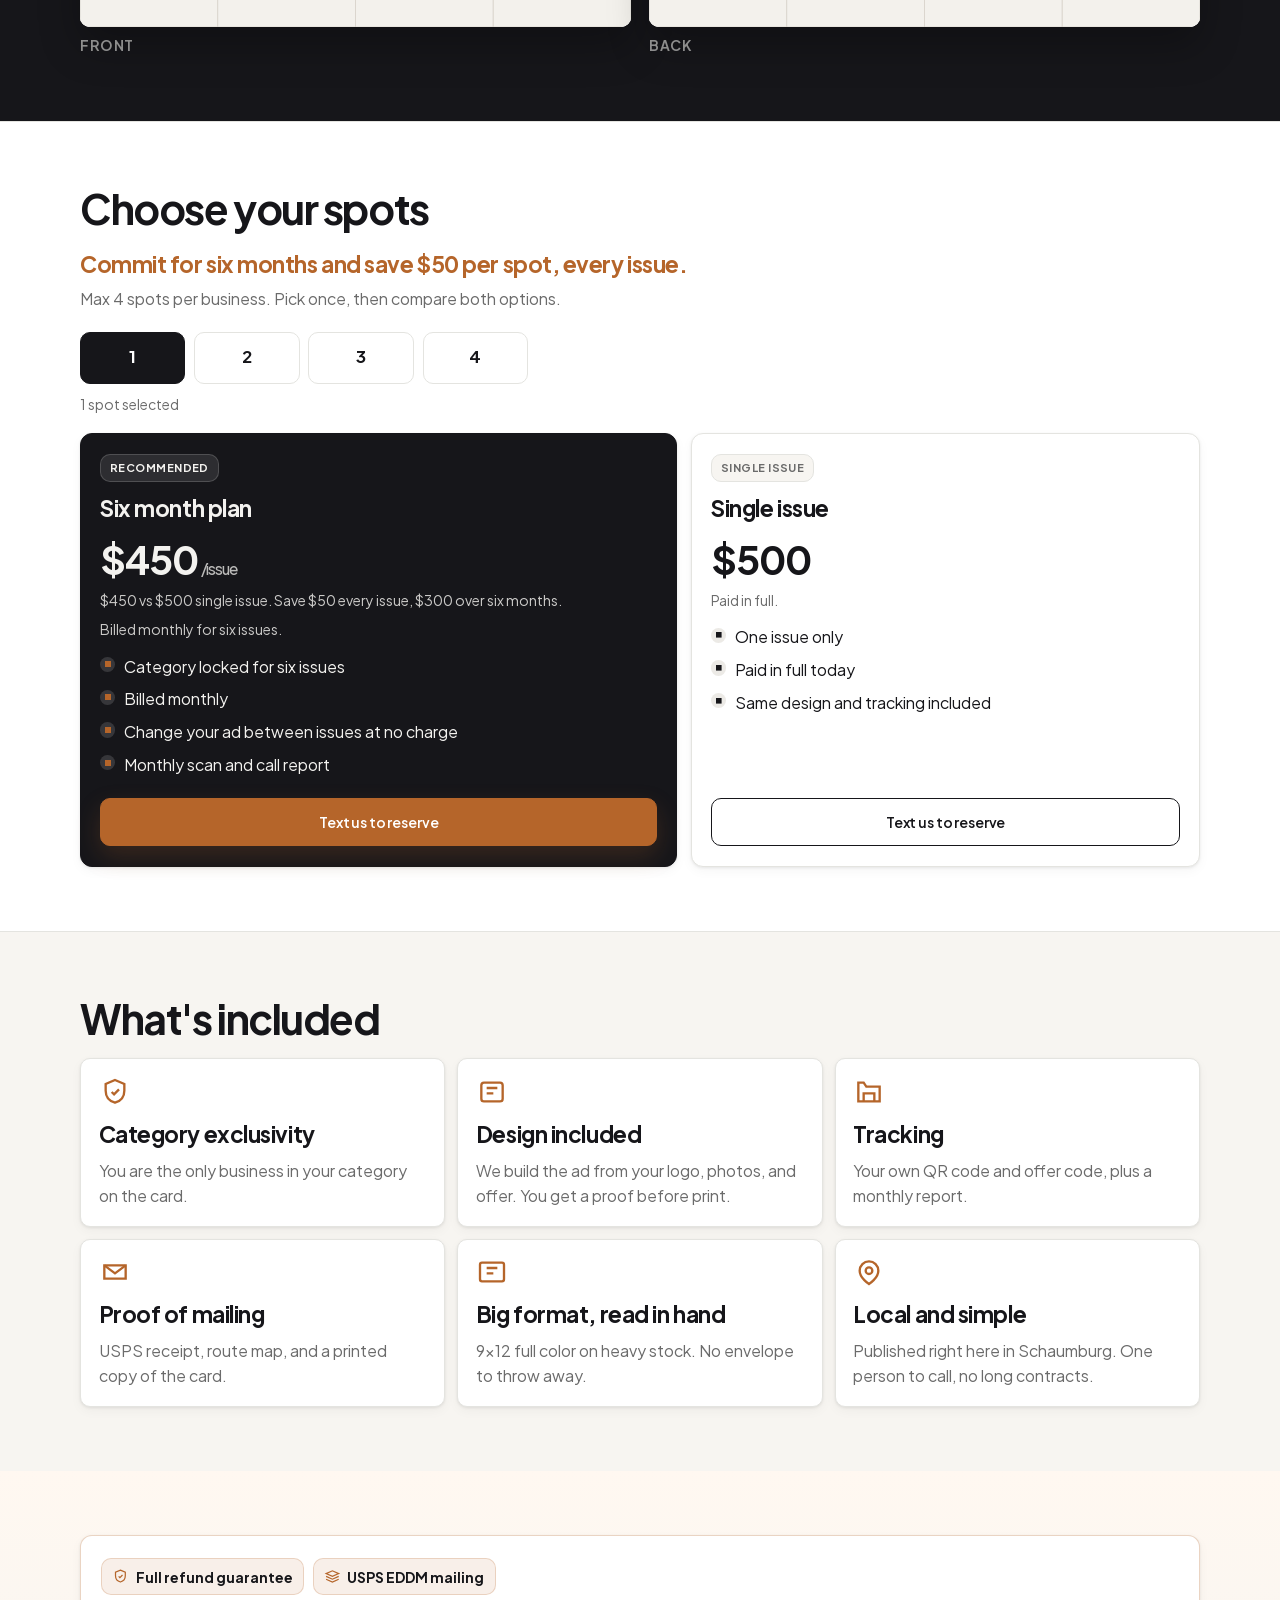
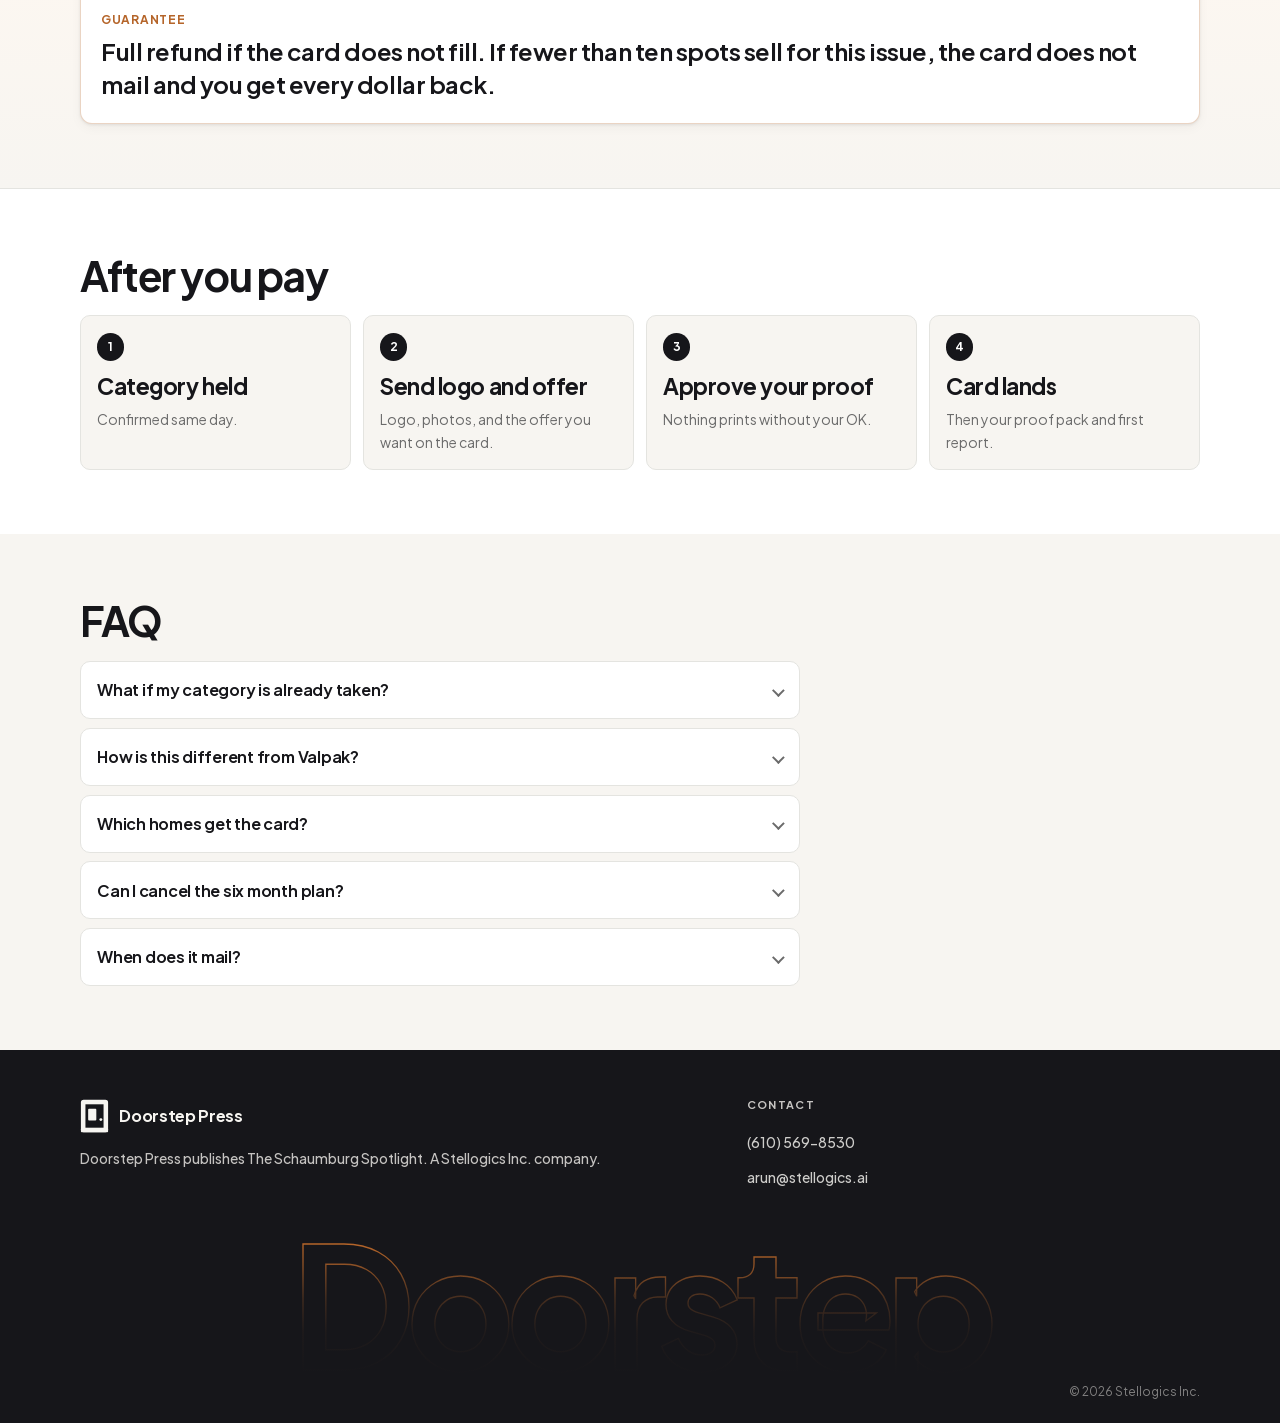
==== commit c711cfdb: "Align FAQ and footer to the shared content edge; set card-back phone. Co-authored-by: Cursor <cursor" ====
--- a/schaumburg/index.html
+++ b/schaumburg/index.html
@@ -304,7 +304,7 @@
       </section>
 
       <section class="band band--faq">
-        <div class="shell shell--narrow">
+        <div class="shell">
           <h2 class="reveal">FAQ</h2>
           <div class="faq">
             <div class="faq-item reveal">
@@ -358,7 +358,7 @@
     </main>
 
     <footer class="site-footer">
-      <div class="site-footer-main">
+      <div class="shell site-footer-main">
         <div class="site-footer-col site-footer-brand">
           <a class="site-footer-logo-link" href="/schaumburg/" aria-label="Doorstep Press">
             <img class="site-footer-logo" src="../assets/logo-light.svg" width="32" height="40" alt="" />
@@ -382,7 +382,7 @@
         <div class="site-footer-wordmark-fade"></div>
       </div>
 
-      <div class="site-footer-legal">
+      <div class="shell site-footer-legal">
         <p class="site-footer-legal-copy">© 2026 Stellogics Inc.</p>
       </div>
     </footer>
--- a/css/styles.css
+++ b/css/styles.css
@@ -40,7 +40,7 @@
   --shell-narrow: 720px;
   --pad: clamp(1.1rem, 4vw, 2rem);
   --ease: cubic-bezier(0.16, 1, 0.3, 1);
-  --header-h: 64px;
+  --header-h: 70px;
 
   /* Stellogics-aligned type scale (stepped up for this landing page) */
   --text-body: 16px;
@@ -197,6 +197,7 @@
   position: sticky;
   top: 0;
   z-index: 20;
+  height: var(--header-h);
   backdrop-filter: blur(12px);
   -webkit-backdrop-filter: blur(12px);
   background: rgba(247, 245, 241, 0.9);
@@ -208,8 +209,9 @@
   align-items: center;
   justify-content: space-between;
   gap: 0.75rem;
-  min-height: 64px;
-  padding-block: 0.65rem;
+  height: 100%;
+  min-height: 0;
+  padding-block: 0;
 }
 
 .brand {
@@ -960,10 +962,11 @@
   color: var(--text-secondary);
 }
 
-/* FAQ */
+/* FAQ: full shell left edge; list stays narrower */
 .faq {
   display: grid;
   gap: 0.55rem;
+  max-width: var(--shell-narrow);
 }
 
 .faq-item {
@@ -1034,9 +1037,7 @@
 }
 
 .site-footer-main {
-  max-width: var(--shell);
-  margin: 0 auto;
-  padding: 48px 28px 12px;
+  padding: 48px 0 12px;
   display: grid;
   grid-template-columns: minmax(0, 1.4fr) minmax(0, 1fr);
   gap: 36px 32px;
@@ -1158,9 +1159,7 @@
 .site-footer-legal {
   position: relative;
   z-index: 1;
-  max-width: var(--shell);
-  margin: 0 auto;
-  padding: 8px 28px 22px;
+  padding: 8px 0 22px;
   display: flex;
   align-items: center;
   justify-content: flex-end;
@@ -1177,7 +1176,7 @@
   .site-footer-main {
     grid-template-columns: 1fr;
     gap: 28px;
-    padding: 28px 16px 4px;
+    padding: 28px 0 4px;
   }
 
   .site-footer-links a {
@@ -1193,7 +1192,7 @@
 
   .site-footer-legal {
     justify-content: flex-start;
-    padding: 8px 16px 20px;
+    padding: 8px 0 20px;
   }
 
   .site-footer-legal-copy {
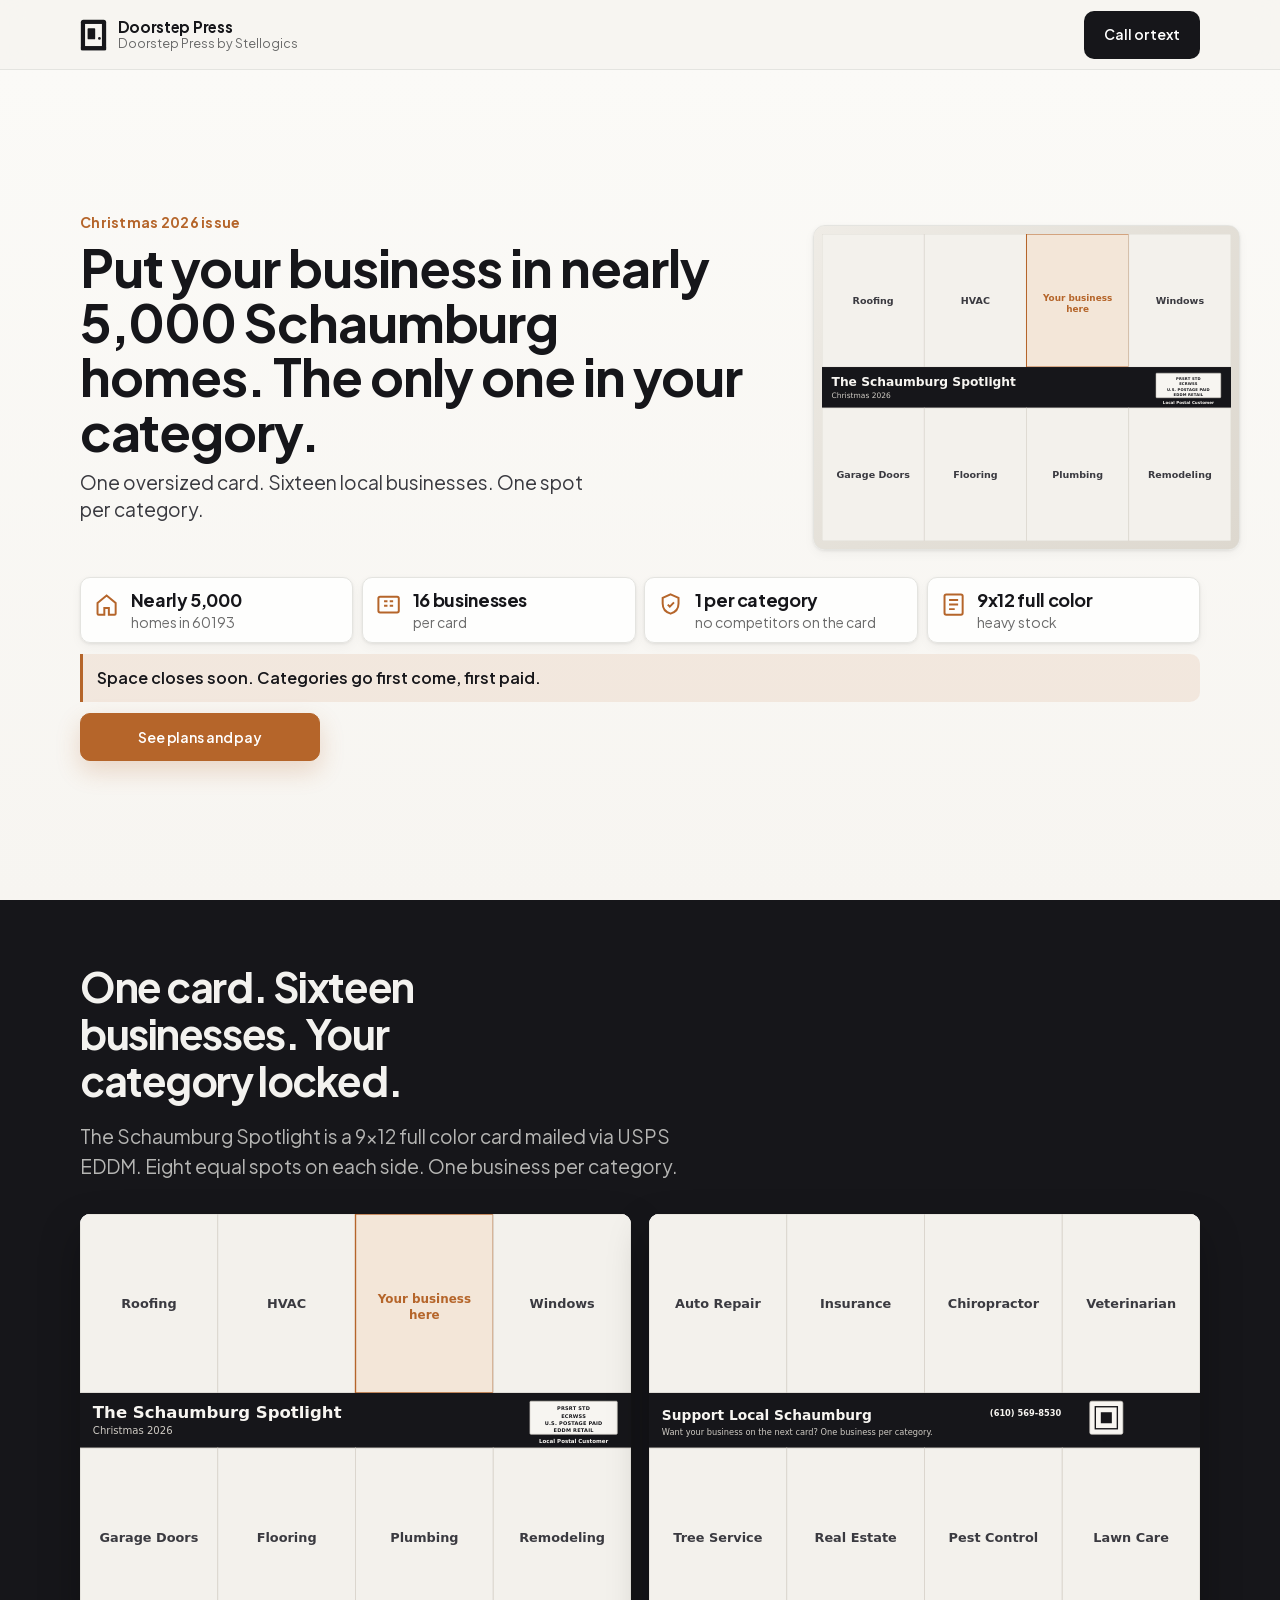
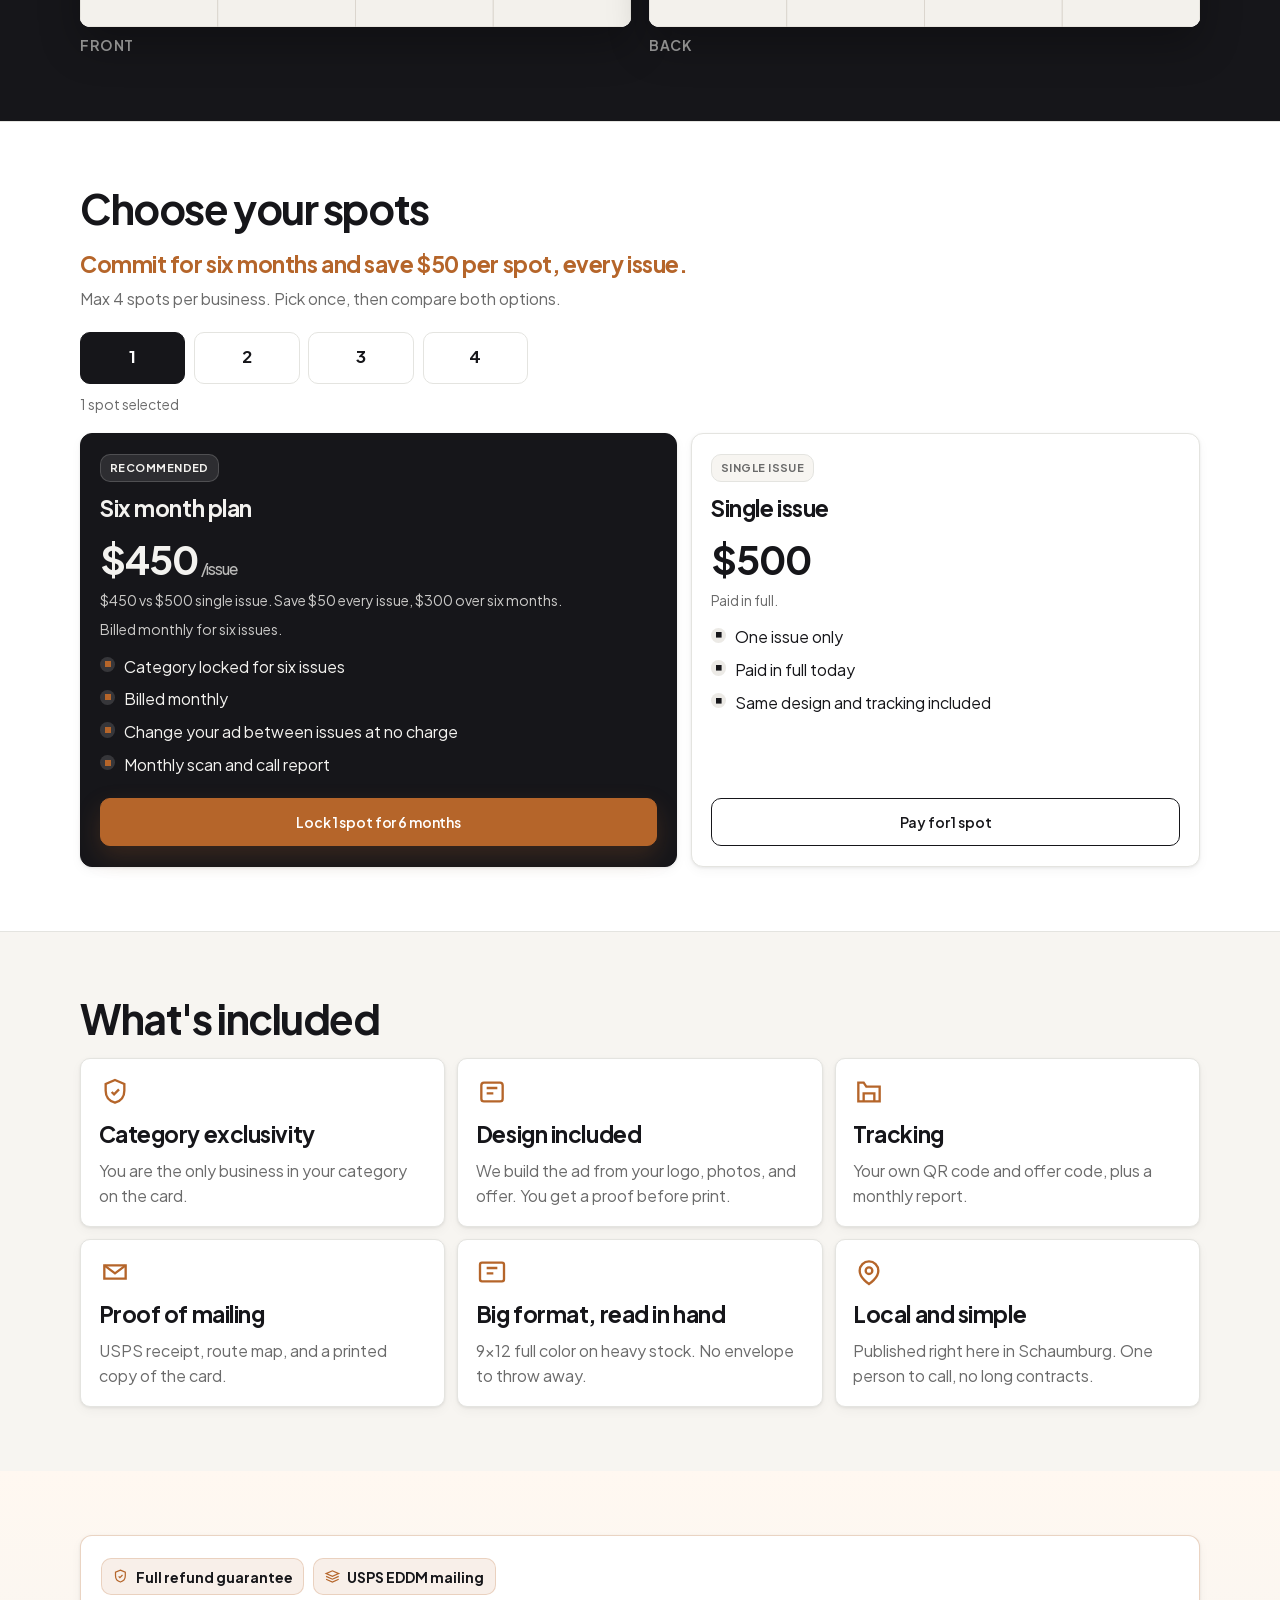
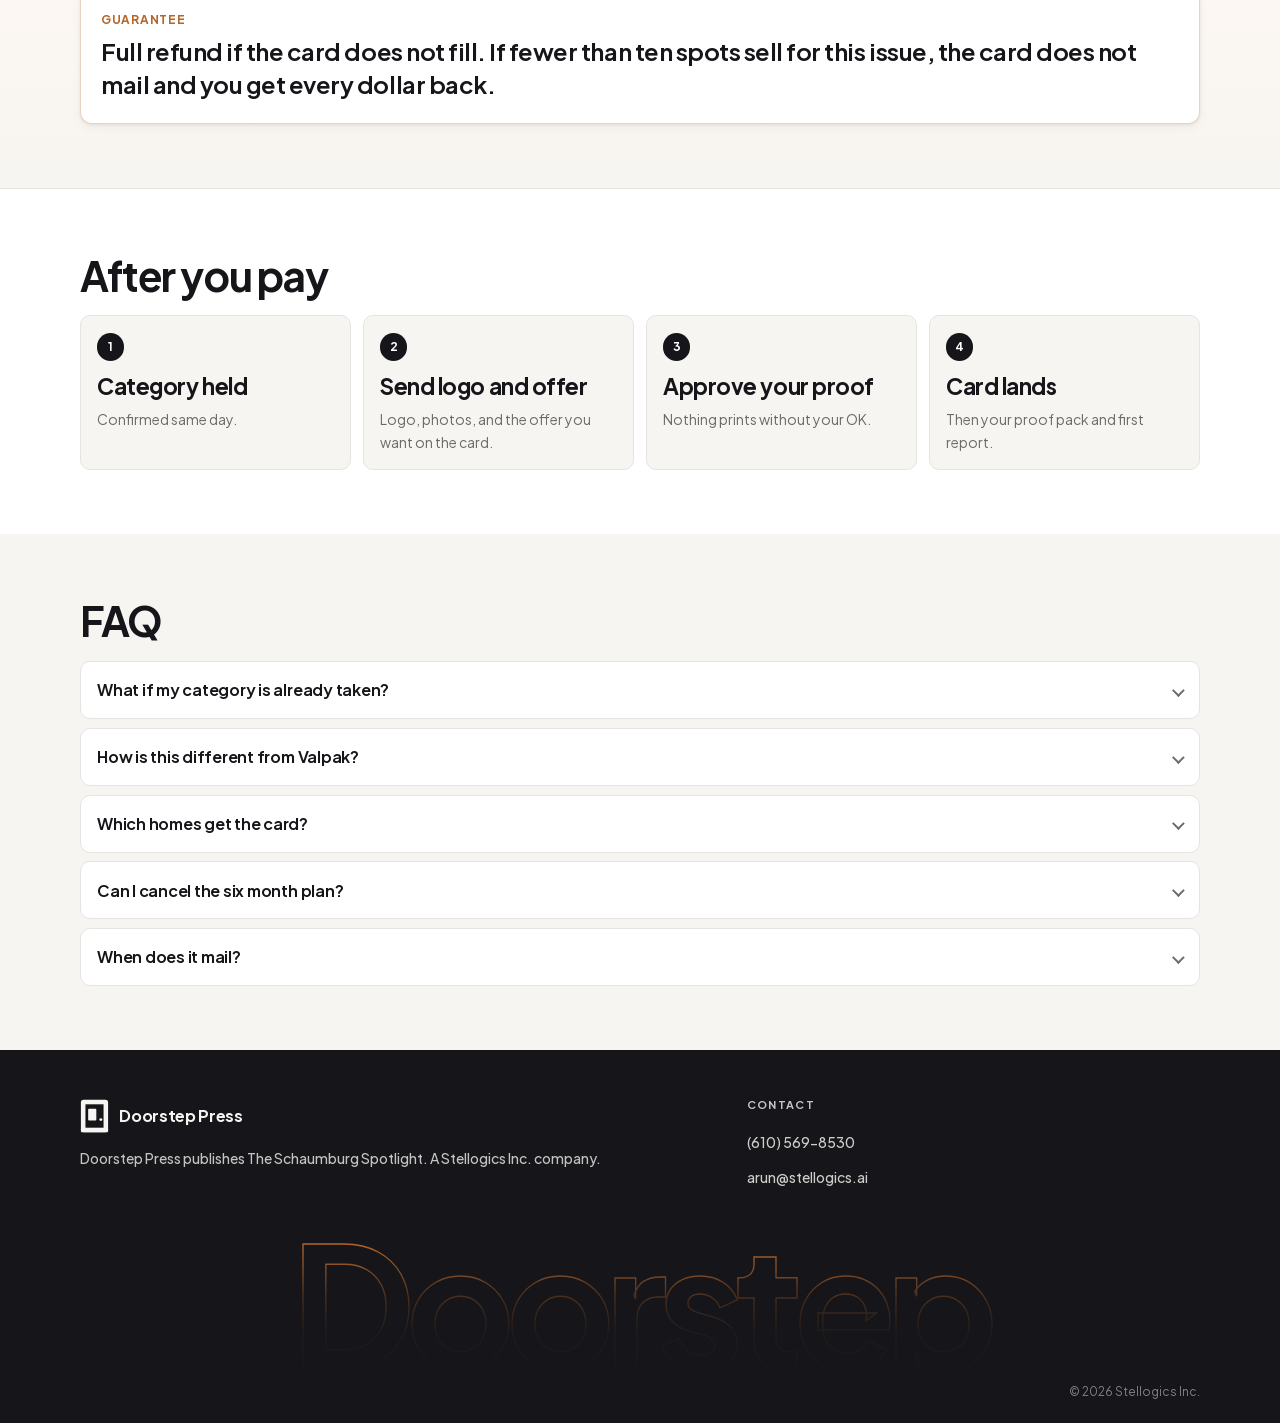
==== commit 08c1eb35: "Polish mobile hero order, sticky pay, type, and header subtitle. Keep the card image fully in view b" ====
--- a/schaumburg/index.html
+++ b/schaumburg/index.html
@@ -20,7 +20,7 @@
           <img class="brand__logo" src="../assets/logo.svg" width="32" height="40" alt="" />
           <span class="brand__text">
             <span class="brand__name">Doorstep Press</span>
-            <span class="brand__sub">The Schaumburg Spotlight</span>
+            <span class="brand__sub">Doorstep Press by Stellogics</span>
           </span>
         </a>
         <a
@@ -47,14 +47,14 @@
           </div>
 
           <!-- Prefer assets/hero.jpg when present; falls back to card-front.svg -->
+          <!-- Swap src to ../assets/hero.jpg when the photo is ready -->
           <figure class="hero__visual">
             <img
-              class="hero__img"
-              src="../assets/hero.jpg"
-              width="1600"
-              height="1000"
+              class="hero__img is-card-fallback"
+              src="../assets/card-front.svg"
+              width="1200"
+              height="900"
               alt="The Schaumburg Spotlight card"
-              onerror="if(!this.dataset.fallback){this.dataset.fallback='1';this.src='../assets/card-front.svg';this.classList.add('is-card-fallback');}else{this.classList.add('is-missing');}"
             />
           </figure>
 
--- a/css/styles.css
+++ b/css/styles.css
@@ -339,24 +339,25 @@
   min-width: 0;
 }
 
+/* Mobile order: copy → image → facts → deadline → CTA */
 .hero__copy {
   order: 1;
   min-width: 0;
 }
 
+.hero__visual {
+  order: 2;
+}
+
 .facts {
-  order: 2;
+  order: 3;
 }
 
 .urgency {
-  order: 3;
+  order: 4;
 }
 
 .jump {
-  order: 4;
-}
-
-.hero__visual {
   order: 5;
 }
 
@@ -376,6 +377,34 @@
   letter-spacing: -0.02em;
   font-weight: 700;
   max-width: none;
+}
+
+@media (max-width: 767.98px) {
+  .hero__copy h1 {
+    font-size: 1.875rem; /* 30px */
+    line-height: 1.08;
+    letter-spacing: -0.02em;
+  }
+
+  .hero__visual {
+    width: 100%;
+    max-width: 100%;
+    min-width: 0;
+    margin-inline: 0;
+    justify-self: stretch;
+    overflow: hidden;
+  }
+
+  .hero__img,
+  .hero__img.is-card-fallback {
+    display: block;
+    width: 100%;
+    max-width: 100%;
+    height: auto;
+    margin-inline: auto;
+    object-fit: contain;
+    object-position: center;
+  }
 }
 
 .hero__lead {
@@ -962,11 +991,17 @@
   color: var(--text-secondary);
 }
 
-/* FAQ: full shell left edge; list stays narrower */
+/* FAQ */
 .faq {
   display: grid;
   gap: 0.55rem;
-  max-width: var(--shell-narrow);
+}
+
+@media (min-width: 900px) {
+  .faq {
+    max-width: none;
+    width: 100%;
+  }
 }
 
 .faq-item {
@@ -1206,7 +1241,7 @@
   padding-bottom: 2.5rem;
 }
 
-/* Sticky mobile pay */
+/* Sticky mobile pay: hidden until hero CTA scrolls away */
 .sticky-pay {
   position: fixed;
   left: 0;
@@ -1218,17 +1253,31 @@
   backdrop-filter: blur(12px);
   -webkit-backdrop-filter: blur(12px);
   border-top: 1px solid var(--border);
+  transform: translateY(110%);
+  opacity: 0;
+  pointer-events: none;
+  visibility: hidden;
+  transition: transform 200ms var(--ease), opacity 200ms var(--ease), visibility 200ms;
+}
+
+.sticky-pay.is-visible {
+  transform: translateY(0);
+  opacity: 1;
+  pointer-events: auto;
+  visibility: visible;
 }
 
 .sticky-pay .btn {
   width: 100%;
 }
 
-@media (min-width: 900px) {
+@media (min-width: 768px) {
   .sticky-pay {
     display: none;
   }
-
+}
+
+@media (min-width: 900px) {
   .site-footer {
     padding-bottom: 0;
   }
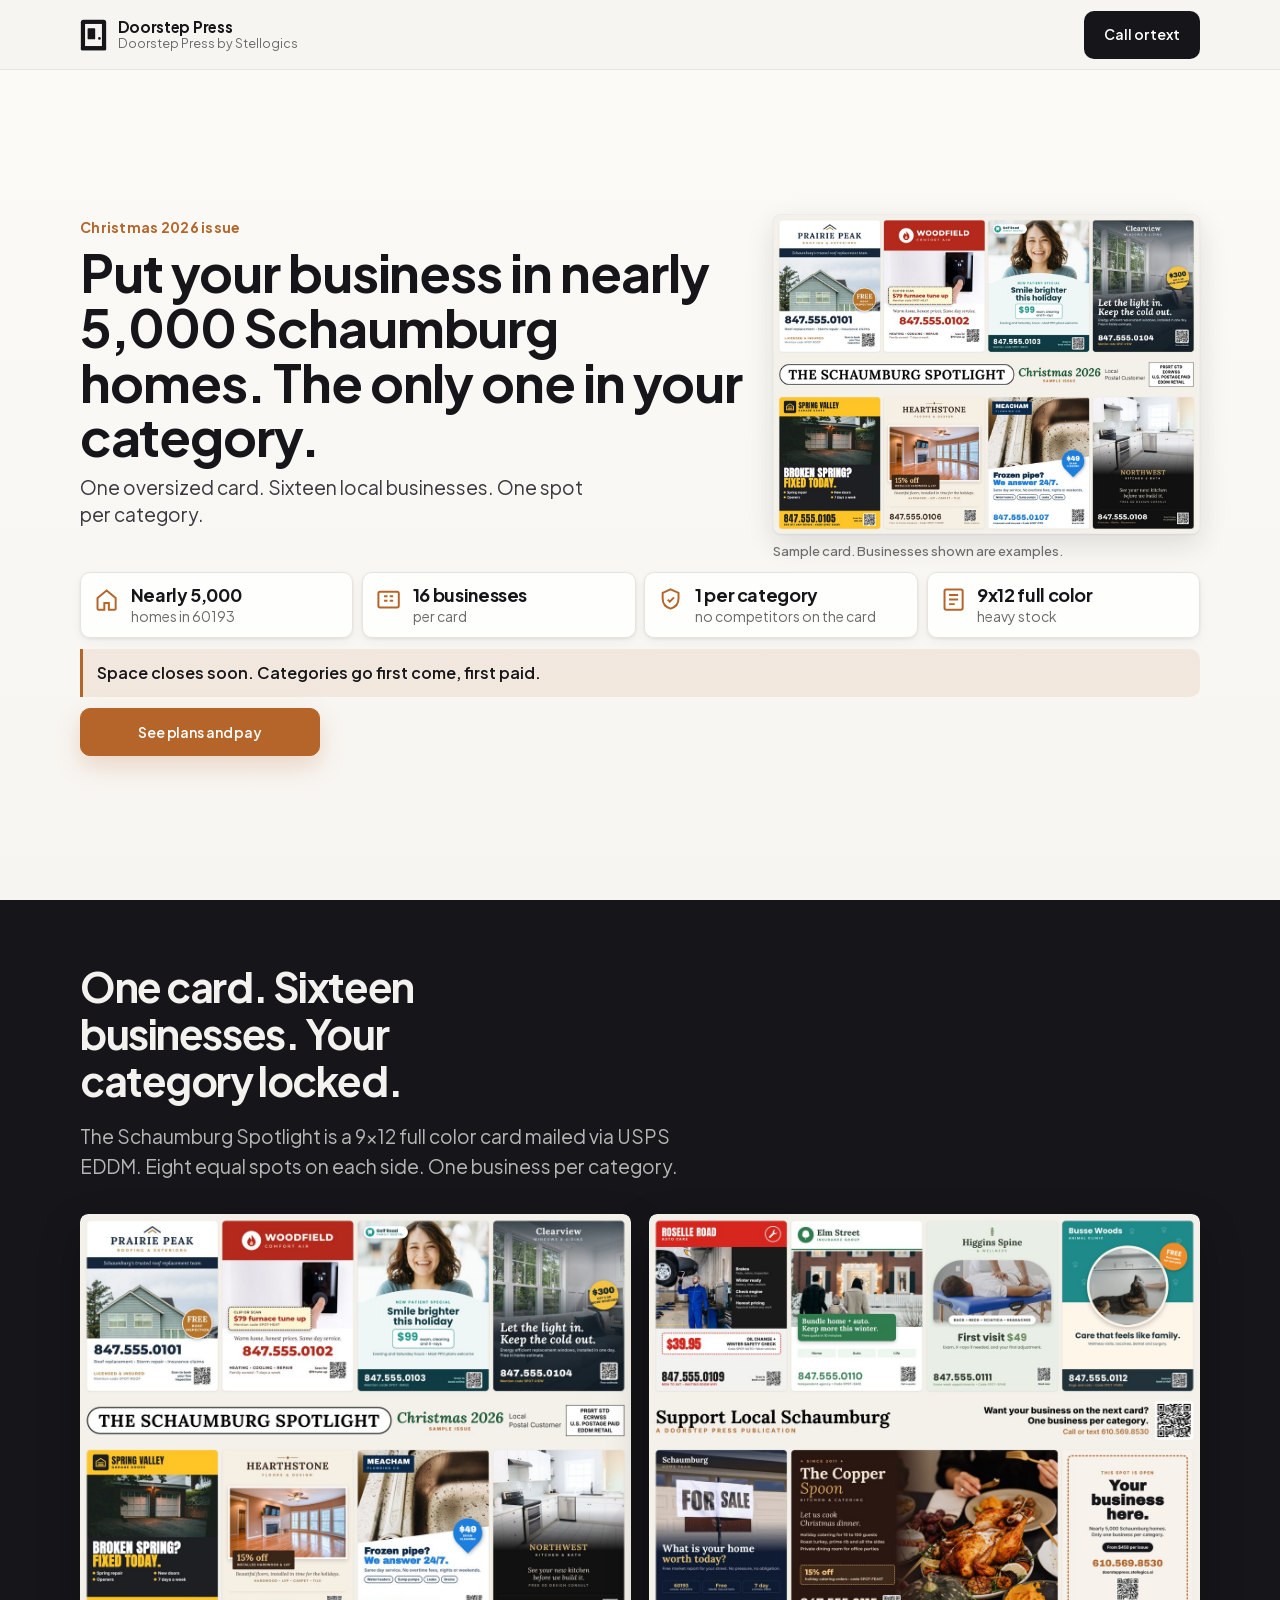
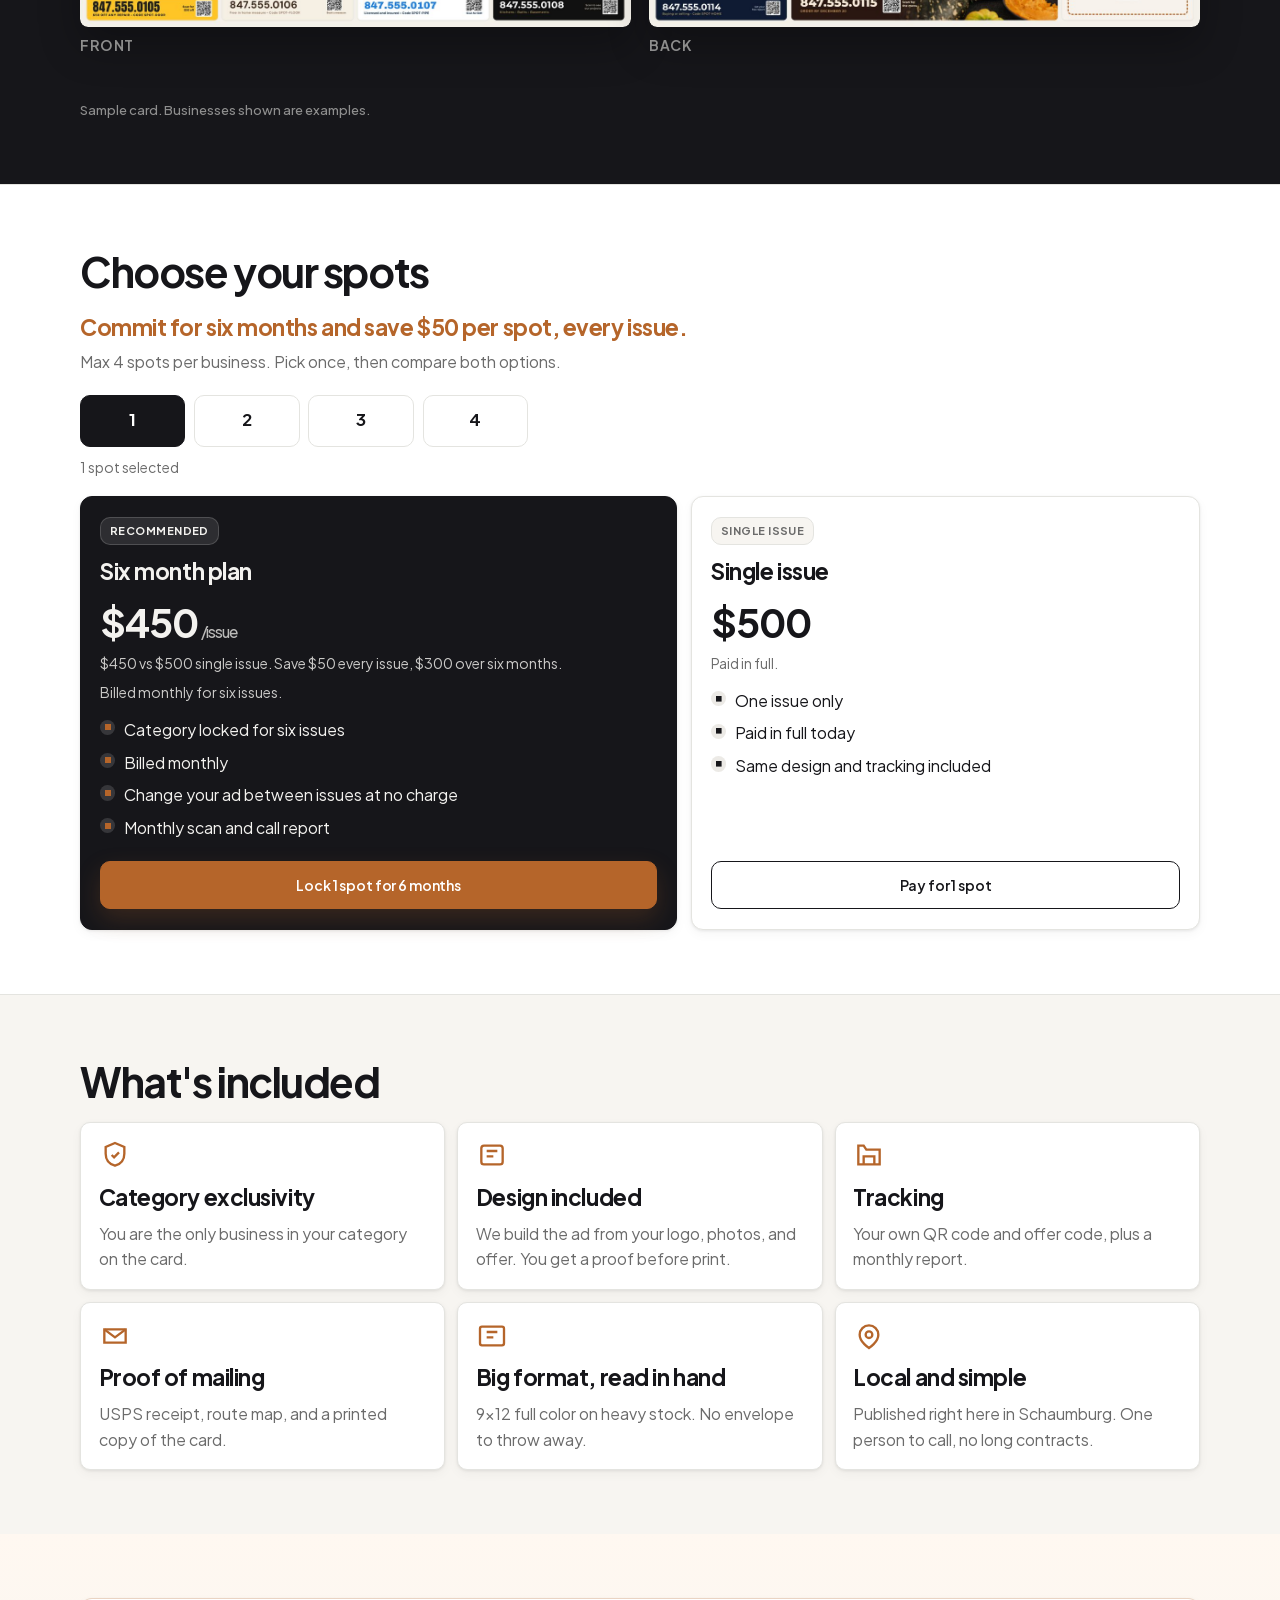
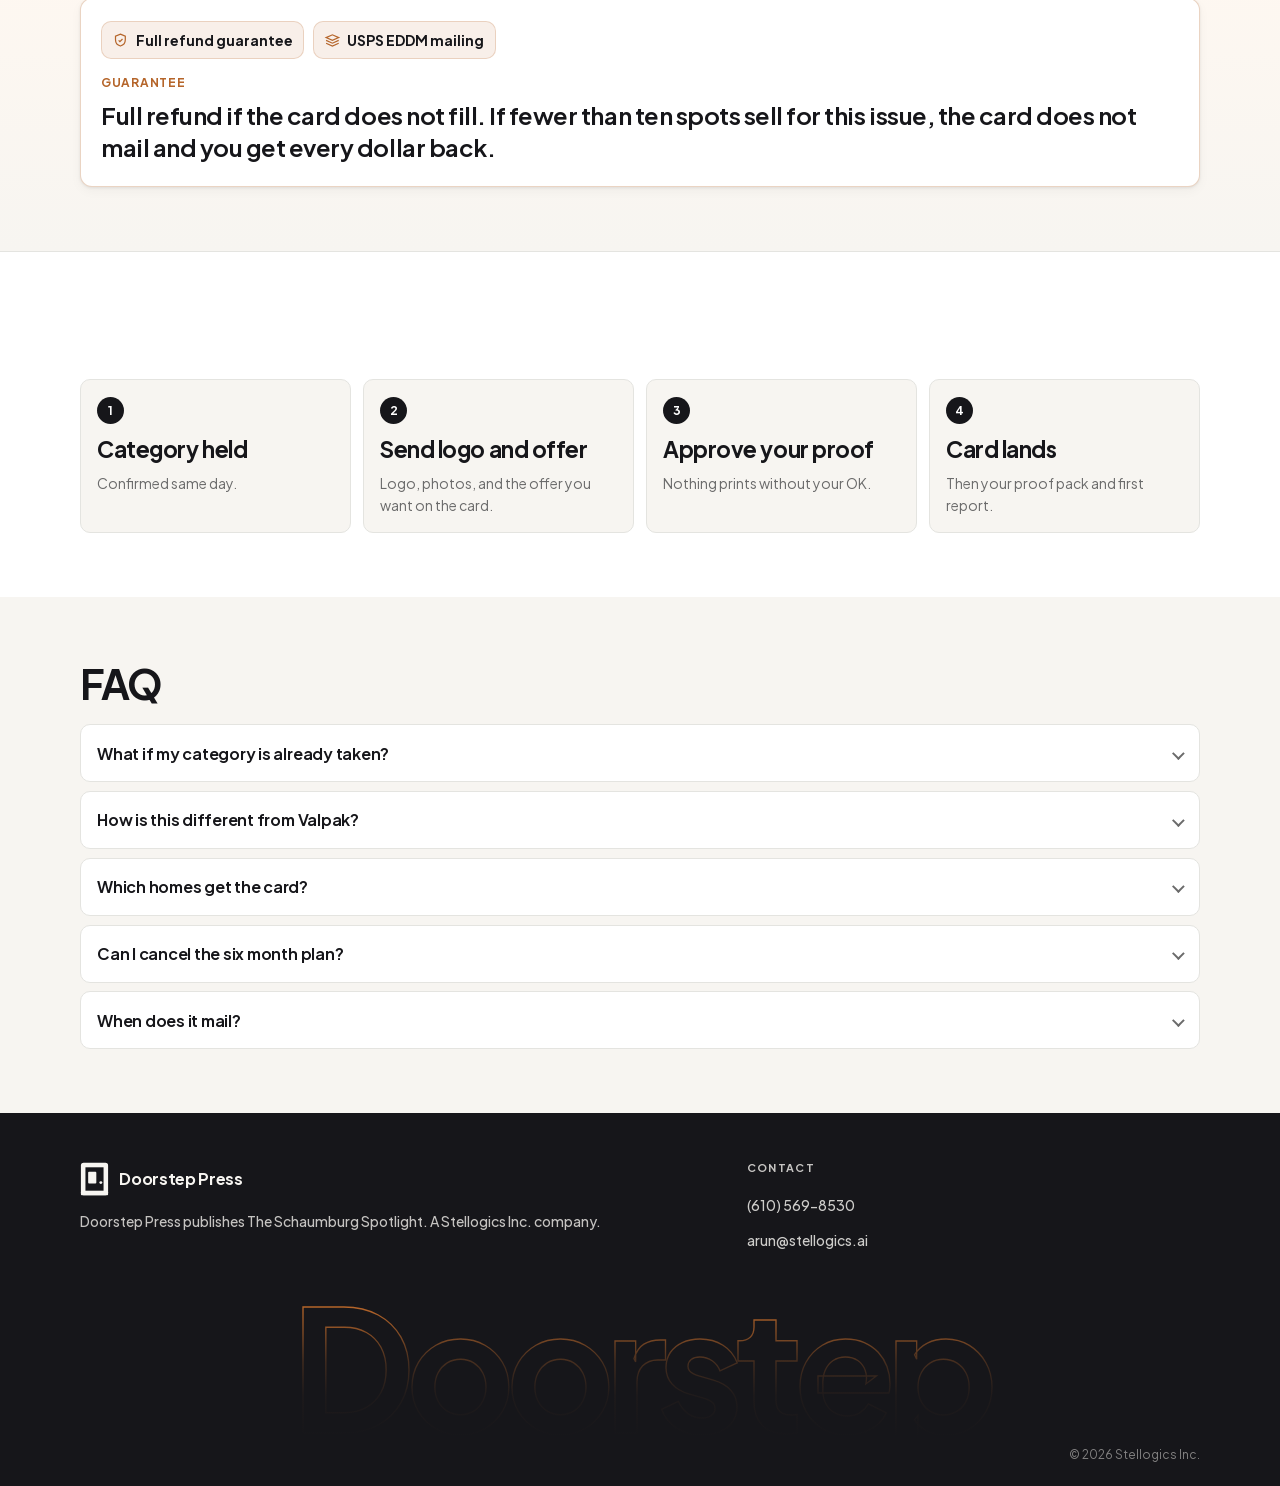
==== commit 83693922: "Use photo sample cards in the hero and concept section. Swap SVG placeholders for responsive JPG sam" ====
--- a/schaumburg/index.html
+++ b/schaumburg/index.html
@@ -46,16 +46,21 @@
             </p>
           </div>
 
-          <!-- Prefer assets/hero.jpg when present; falls back to card-front.svg -->
-          <!-- Swap src to ../assets/hero.jpg when the photo is ready -->
           <figure class="hero__visual">
             <img
-              class="hero__img is-card-fallback"
-              src="../assets/card-front.svg"
-              width="1200"
-              height="900"
-              alt="The Schaumburg Spotlight card"
+              class="hero__img"
+              src="../assets/card-front-sample.jpg"
+              srcset="../assets/card-front-sample-1200.jpg 1200w, ../assets/card-front-sample.jpg 2400w"
+              sizes="(max-width: 767.98px) calc(100vw - 2.2rem), (max-width: 899.98px) min(100vw - 2.2rem, 1120px), 38vw"
+              width="2400"
+              height="1800"
+              alt="Sample front of The Schaumburg Spotlight card showing local business ads"
+              loading="eager"
+              decoding="async"
             />
+            <figcaption class="card-sample-caption">
+              Sample card. Businesses shown are examples.
+            </figcaption>
           </figure>
 
           <div class="facts" aria-label="Key facts">
@@ -118,24 +123,49 @@
           </div>
           <div class="card-faces">
             <figure class="card-face">
-              <img
-                src="../assets/card-front.svg"
-                width="1200"
-                height="900"
-                alt="Card front: eight equal ad spots with The Schaumburg Spotlight masthead and postal indicia"
-              />
+              <button
+                type="button"
+                class="card-face__zoom"
+                data-lightbox="../assets/card-front-sample.jpg"
+                aria-label="View full size sample front of The Schaumburg Spotlight card"
+              >
+                <img
+                  src="../assets/card-front-sample.jpg"
+                  srcset="../assets/card-front-sample-1200.jpg 1200w, ../assets/card-front-sample.jpg 2400w"
+                  sizes="(max-width: 899.98px) calc(100vw - 2.2rem), min(540px, 44vw)"
+                  width="2400"
+                  height="1800"
+                  alt="Sample front of The Schaumburg Spotlight card showing local business ads"
+                  loading="lazy"
+                  decoding="async"
+                />
+              </button>
               <figcaption>Front</figcaption>
             </figure>
             <figure class="card-face">
-              <img
-                src="../assets/card-back.svg"
-                width="1200"
-                height="900"
-                alt="Card back: eight equal ad spots with Support Local Schaumburg band"
-              />
+              <button
+                type="button"
+                class="card-face__zoom"
+                data-lightbox="../assets/card-back-sample.jpg"
+                aria-label="View full size sample back of The Schaumburg Spotlight card"
+              >
+                <img
+                  src="../assets/card-back-sample.jpg"
+                  srcset="../assets/card-back-sample-1200.jpg 1200w, ../assets/card-back-sample.jpg 2400w"
+                  sizes="(max-width: 899.98px) calc(100vw - 2.2rem), min(540px, 44vw)"
+                  width="2400"
+                  height="1800"
+                  alt="Sample back of The Schaumburg Spotlight card"
+                  loading="lazy"
+                  decoding="async"
+                />
+              </button>
               <figcaption>Back</figcaption>
             </figure>
           </div>
+          <p class="card-sample-caption card-sample-caption--on-ink">
+            Sample card. Businesses shown are examples.
+          </p>
         </div>
       </section>
 
@@ -391,6 +421,16 @@
       <a class="btn btn--primary" href="#plans">See plans and pay</a>
     </div>
 
+    <div class="lightbox" id="card-lightbox" hidden>
+      <div class="lightbox__backdrop" data-lightbox-close tabindex="-1"></div>
+      <div class="lightbox__dialog" role="dialog" aria-modal="true" aria-label="Sample card preview">
+        <button type="button" class="lightbox__close" data-lightbox-close aria-label="Close">
+          Close
+        </button>
+        <img class="lightbox__img" alt="" />
+      </div>
+    </div>
+
     <script src="../config.js"></script>
     <script src="../js/app.js"></script>
   </body>
--- a/css/styles.css
+++ b/css/styles.css
@@ -392,11 +392,9 @@
     min-width: 0;
     margin-inline: 0;
     justify-self: stretch;
-    overflow: hidden;
-  }
-
-  .hero__img,
-  .hero__img.is-card-fallback {
+  }
+
+  .hero__img {
     display: block;
     width: 100%;
     max-width: 100%;
@@ -491,18 +489,17 @@
   width: 100%;
 }
 
-/* Hero image slot: width constrained by column; never overflows */
+/* Hero card photo: physical card feel, width constrained; never overflows */
 .hero__visual {
   position: relative;
   width: 100%;
   max-width: 100%;
   min-width: 0;
-  border-radius: calc(var(--radius) + 2px);
-  overflow: hidden;
-  background:
-    linear-gradient(135deg, #efece6 0%, #e4e0d8 48%, #ddd8cf 100%);
-  border: 1px solid var(--border);
-  box-shadow: var(--shadow);
+  margin: 0;
+  background: transparent;
+  border: none;
+  box-shadow: none;
+  overflow: visible;
 }
 
 .hero__img {
@@ -511,20 +508,34 @@
   width: 100%;
   max-width: 100%;
   height: auto;
-  object-fit: contain;
+  aspect-ratio: 4 / 3;
+  object-fit: cover;
+  object-position: center;
   background: var(--color-white);
-}
-
-.hero__img.is-card-fallback {
-  padding: 0.5rem;
-  background:
-    linear-gradient(135deg, #efece6 0%, #e4e0d8 48%, #ddd8cf 100%);
+  border-radius: 8px;
+  border: 1px solid rgba(22, 22, 26, 0.08);
+  box-shadow:
+    0 1px 2px rgba(22, 22, 26, 0.06),
+    0 10px 28px rgba(22, 22, 26, 0.12);
 }
 
 .hero__img.is-missing,
 .hero__img:not([src]),
 .hero__img[src=""] {
   display: none;
+}
+
+.card-sample-caption {
+  margin: 0.55rem 0 0;
+  font-size: 0.8125rem;
+  line-height: 1.35;
+  color: var(--text-secondary);
+  font-weight: 500;
+}
+
+.card-sample-caption--on-ink {
+  margin-top: 0.85rem;
+  color: rgba(243, 242, 239, 0.55);
 }
 
 @media (min-width: 900px) {
@@ -615,12 +626,38 @@
   min-width: 0;
 }
 
+.card-face__zoom {
+  display: block;
+  width: 100%;
+  margin: 0;
+  padding: 0;
+  border: 0;
+  background: transparent;
+  cursor: zoom-in;
+  border-radius: 8px;
+  overflow: hidden;
+  box-shadow: 0 18px 40px rgba(0, 0, 0, 0.28);
+  transition: transform 0.2s var(--ease);
+}
+
+.card-face__zoom:hover,
+.card-face__zoom:focus-visible {
+  transform: translateY(-2px);
+}
+
+.card-face__zoom:focus-visible {
+  outline: 2px solid var(--color-copper);
+  outline-offset: 3px;
+}
+
 .card-face img {
+  display: block;
   width: 100%;
   height: auto;
-  border-radius: var(--radius);
+  aspect-ratio: 4 / 3;
+  object-fit: cover;
+  border-radius: 8px;
   background: var(--color-white);
-  box-shadow: 0 18px 40px rgba(0, 0, 0, 0.28);
 }
 
 .card-face figcaption {
@@ -630,6 +667,65 @@
   letter-spacing: 0.04em;
   text-transform: uppercase;
   color: rgba(243, 242, 239, 0.55);
+}
+
+/* Simple card lightbox */
+.lightbox {
+  position: fixed;
+  inset: 0;
+  z-index: 80;
+  display: grid;
+  place-items: center;
+  padding: 1rem;
+}
+
+.lightbox[hidden] {
+  display: none !important;
+}
+
+.lightbox__backdrop {
+  position: absolute;
+  inset: 0;
+  background: rgba(10, 10, 12, 0.82);
+}
+
+.lightbox__dialog {
+  position: relative;
+  z-index: 1;
+  width: min(100%, 1100px);
+  max-height: min(92vh, 820px);
+  display: grid;
+  gap: 0.75rem;
+}
+
+.lightbox__img {
+  display: block;
+  width: 100%;
+  height: auto;
+  max-height: min(84vh, 760px);
+  object-fit: contain;
+  border-radius: 8px;
+  background: var(--color-white);
+  box-shadow: 0 24px 60px rgba(0, 0, 0, 0.45);
+}
+
+.lightbox__close {
+  justify-self: end;
+  appearance: none;
+  border: 0;
+  border-radius: 999px;
+  padding: 0.45rem 0.9rem;
+  font: inherit;
+  font-size: 0.875rem;
+  font-weight: 700;
+  color: var(--color-ink);
+  background: var(--color-paper);
+  cursor: pointer;
+}
+
+.lightbox__close:hover,
+.lightbox__close:focus-visible {
+  background: #fff;
 }
 
 @media (min-width: 900px) {
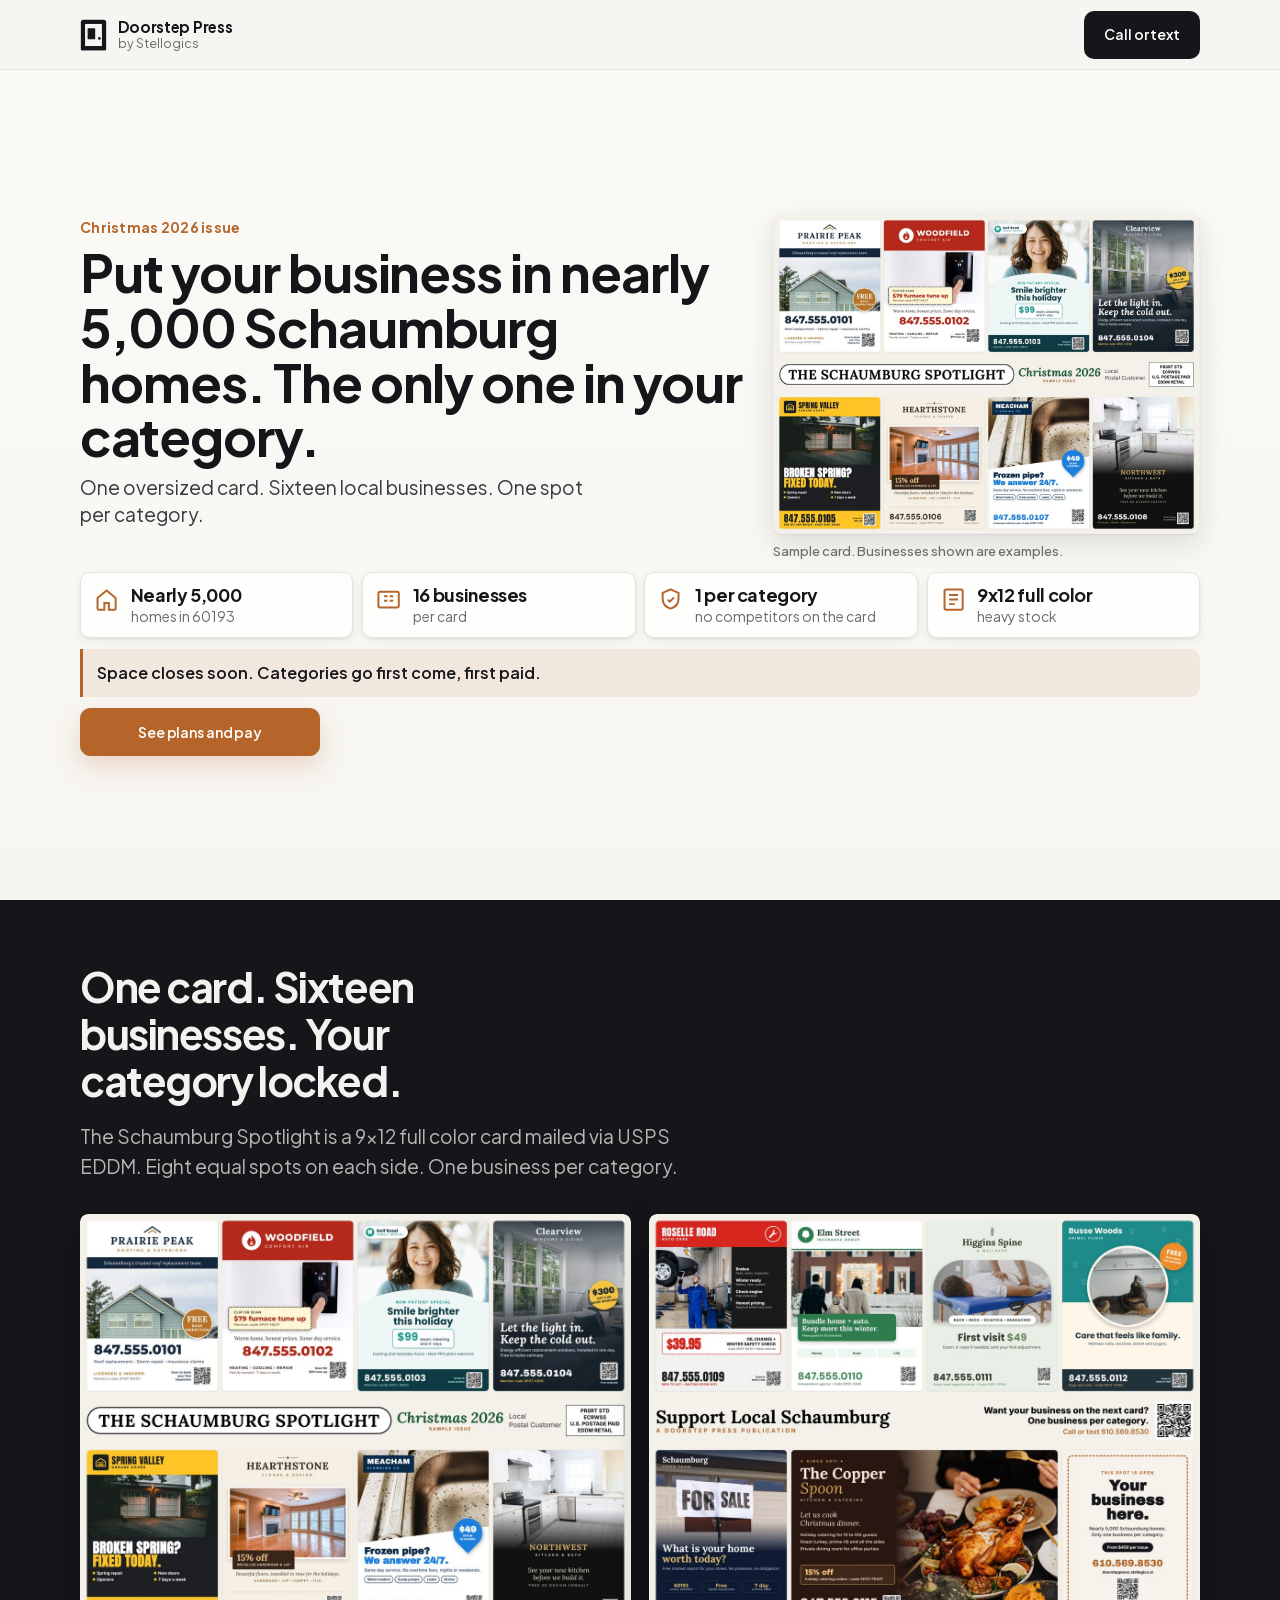
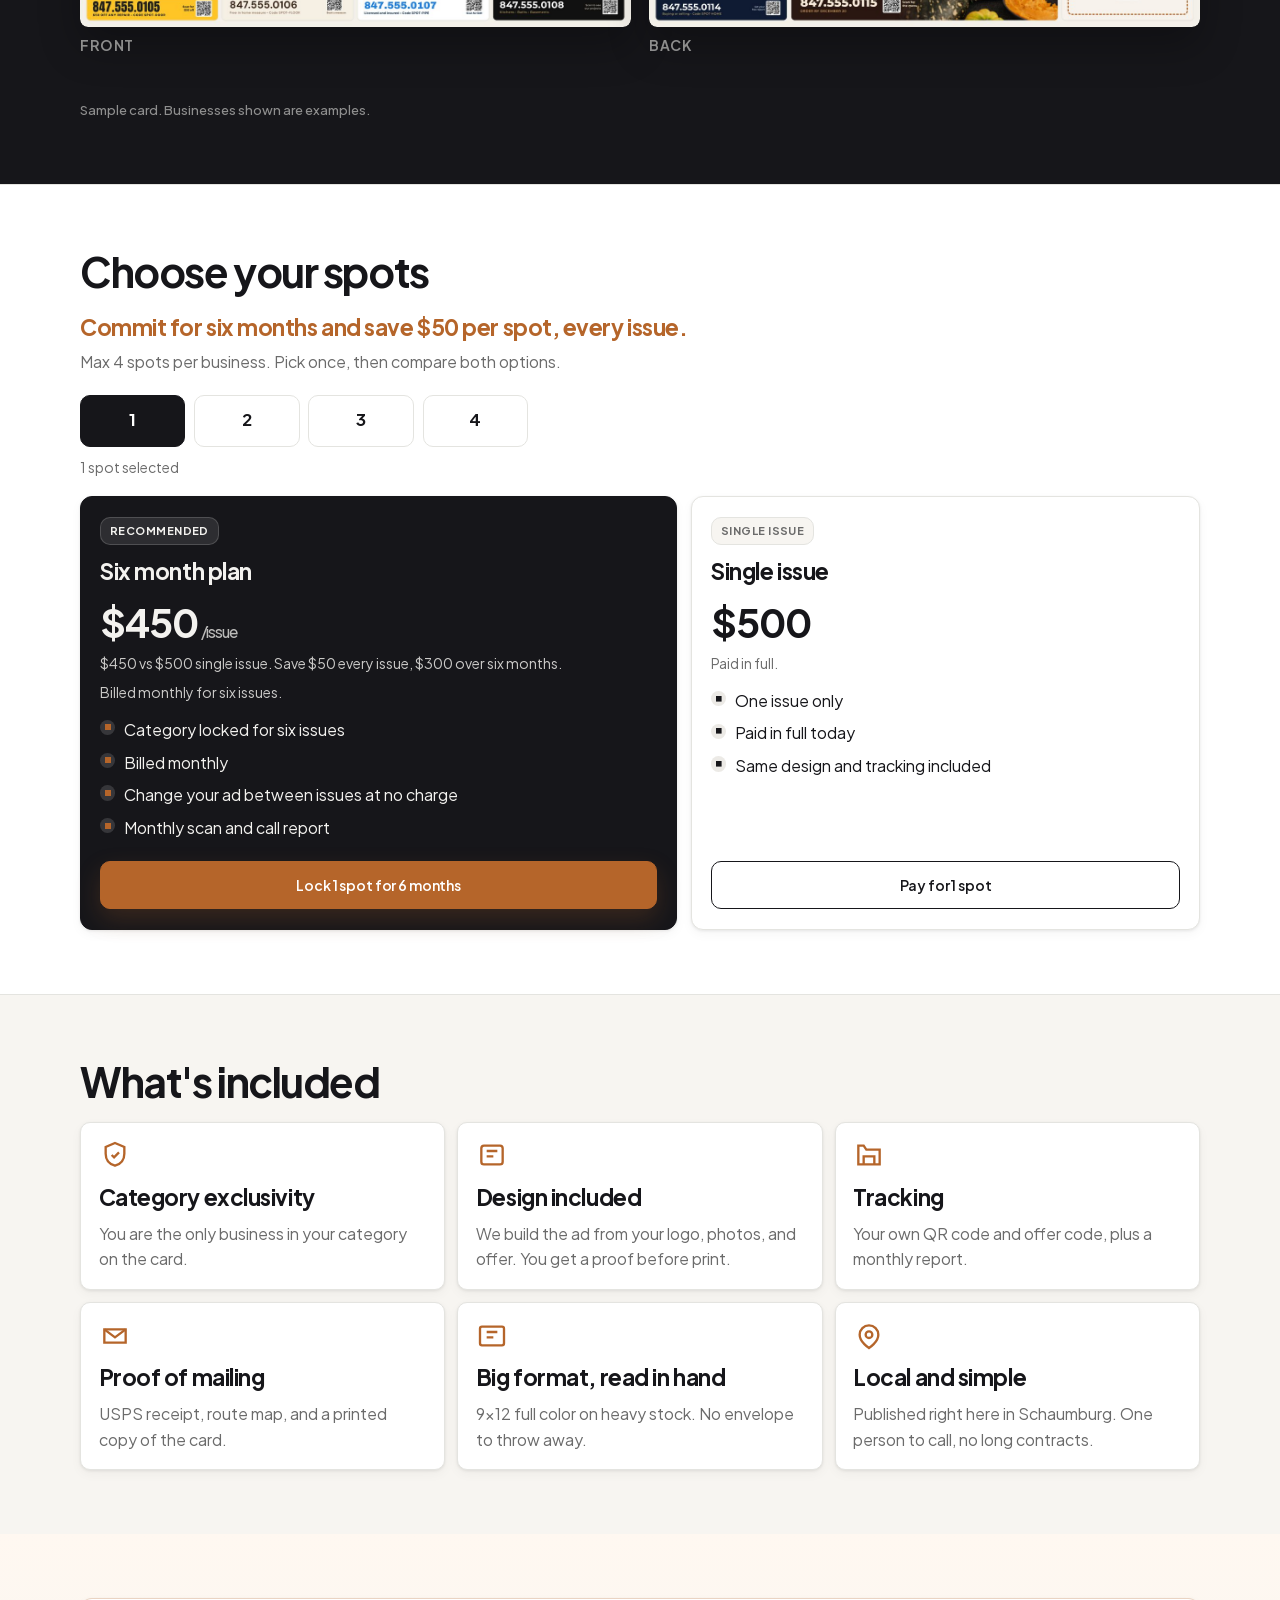
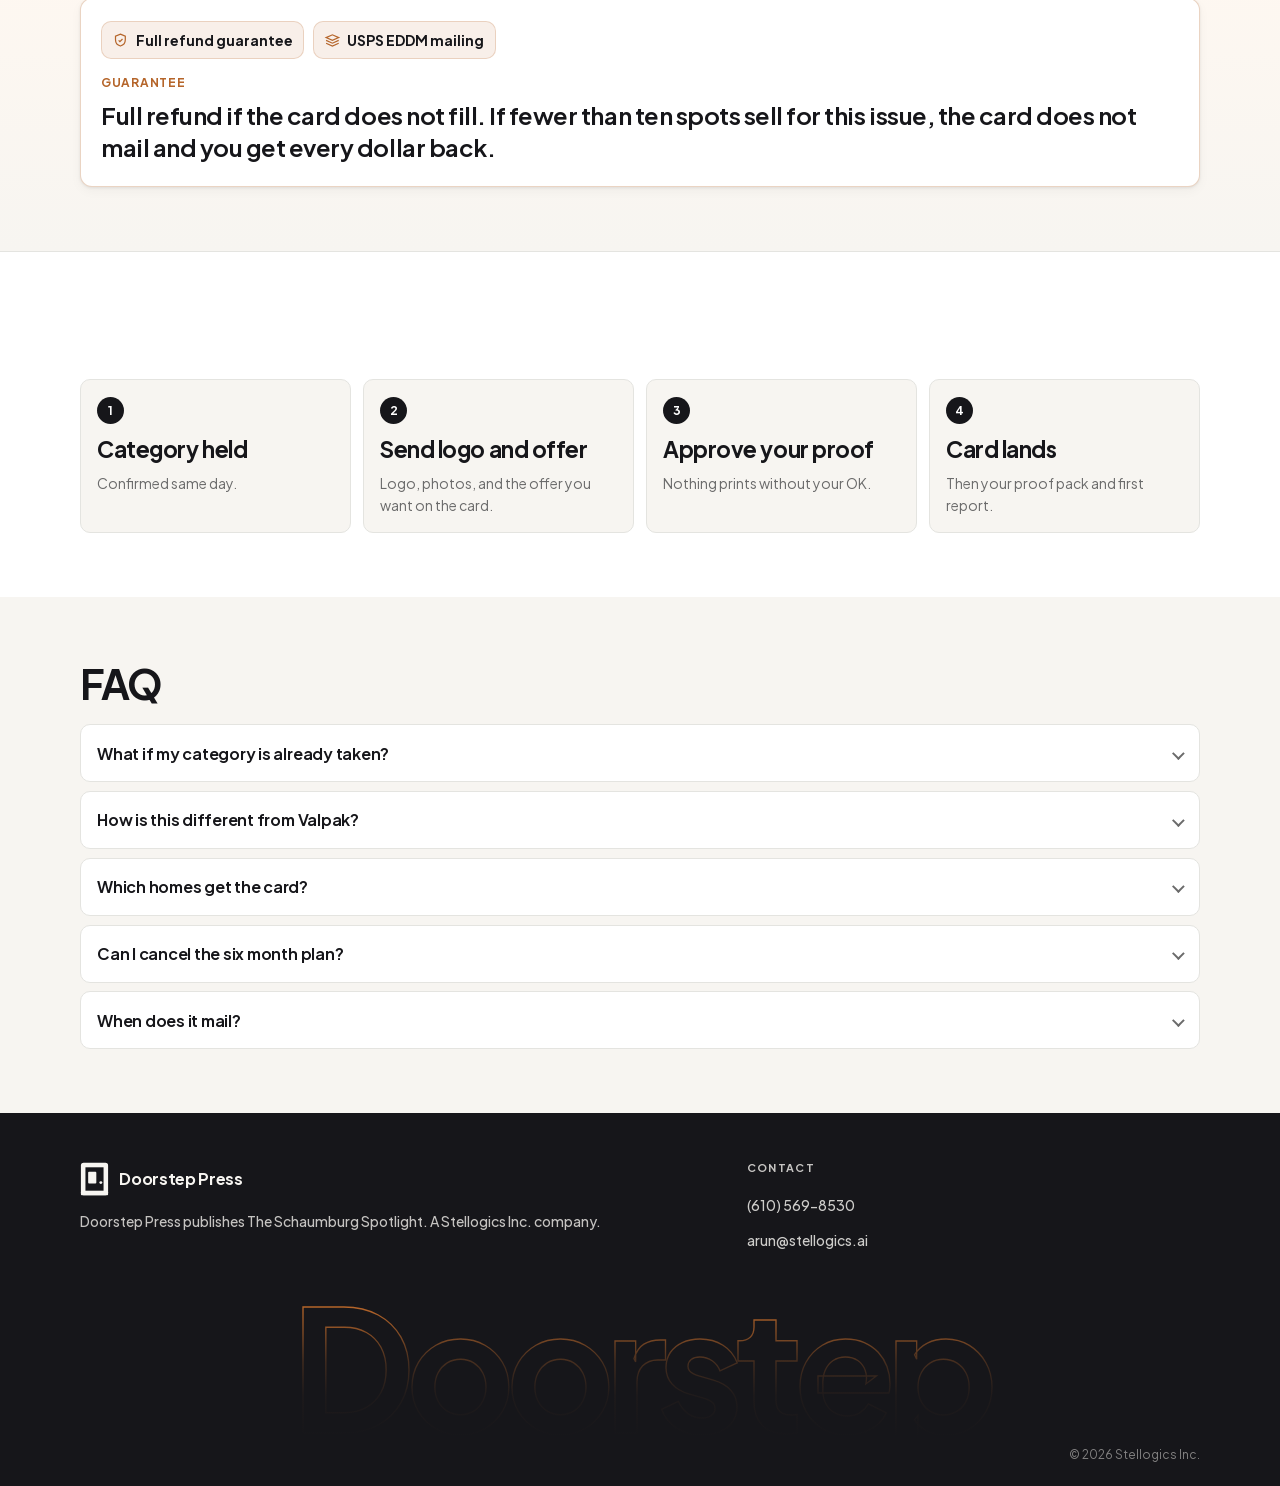
==== commit aaf1d3e1: "Shorten header subline to by Stellogics. Co-authored-by: Cursor <cursoragent@cursor.com>" ====
--- a/schaumburg/index.html
+++ b/schaumburg/index.html
@@ -20,7 +20,7 @@
           <img class="brand__logo" src="../assets/logo.svg" width="32" height="40" alt="" />
           <span class="brand__text">
             <span class="brand__name">Doorstep Press</span>
-            <span class="brand__sub">Doorstep Press by Stellogics</span>
+            <span class="brand__sub">by Stellogics</span>
           </span>
         </a>
         <a
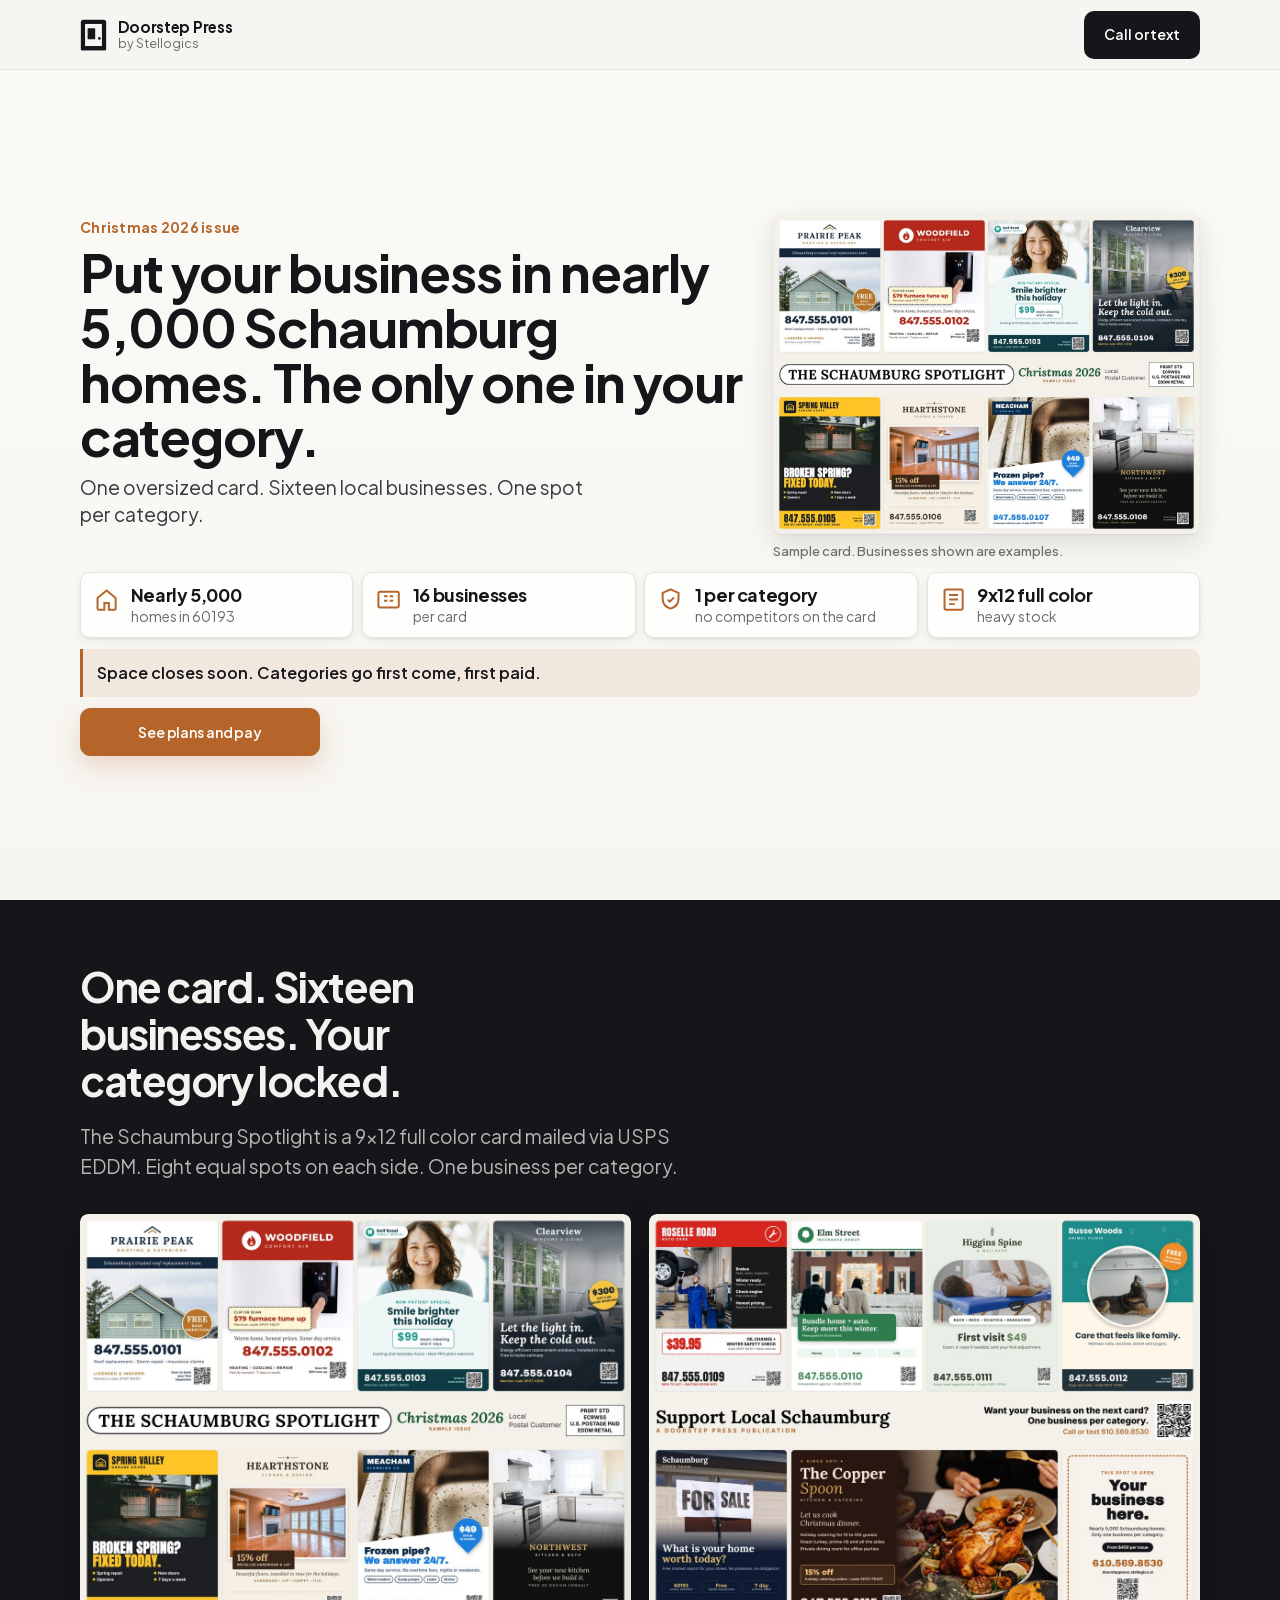
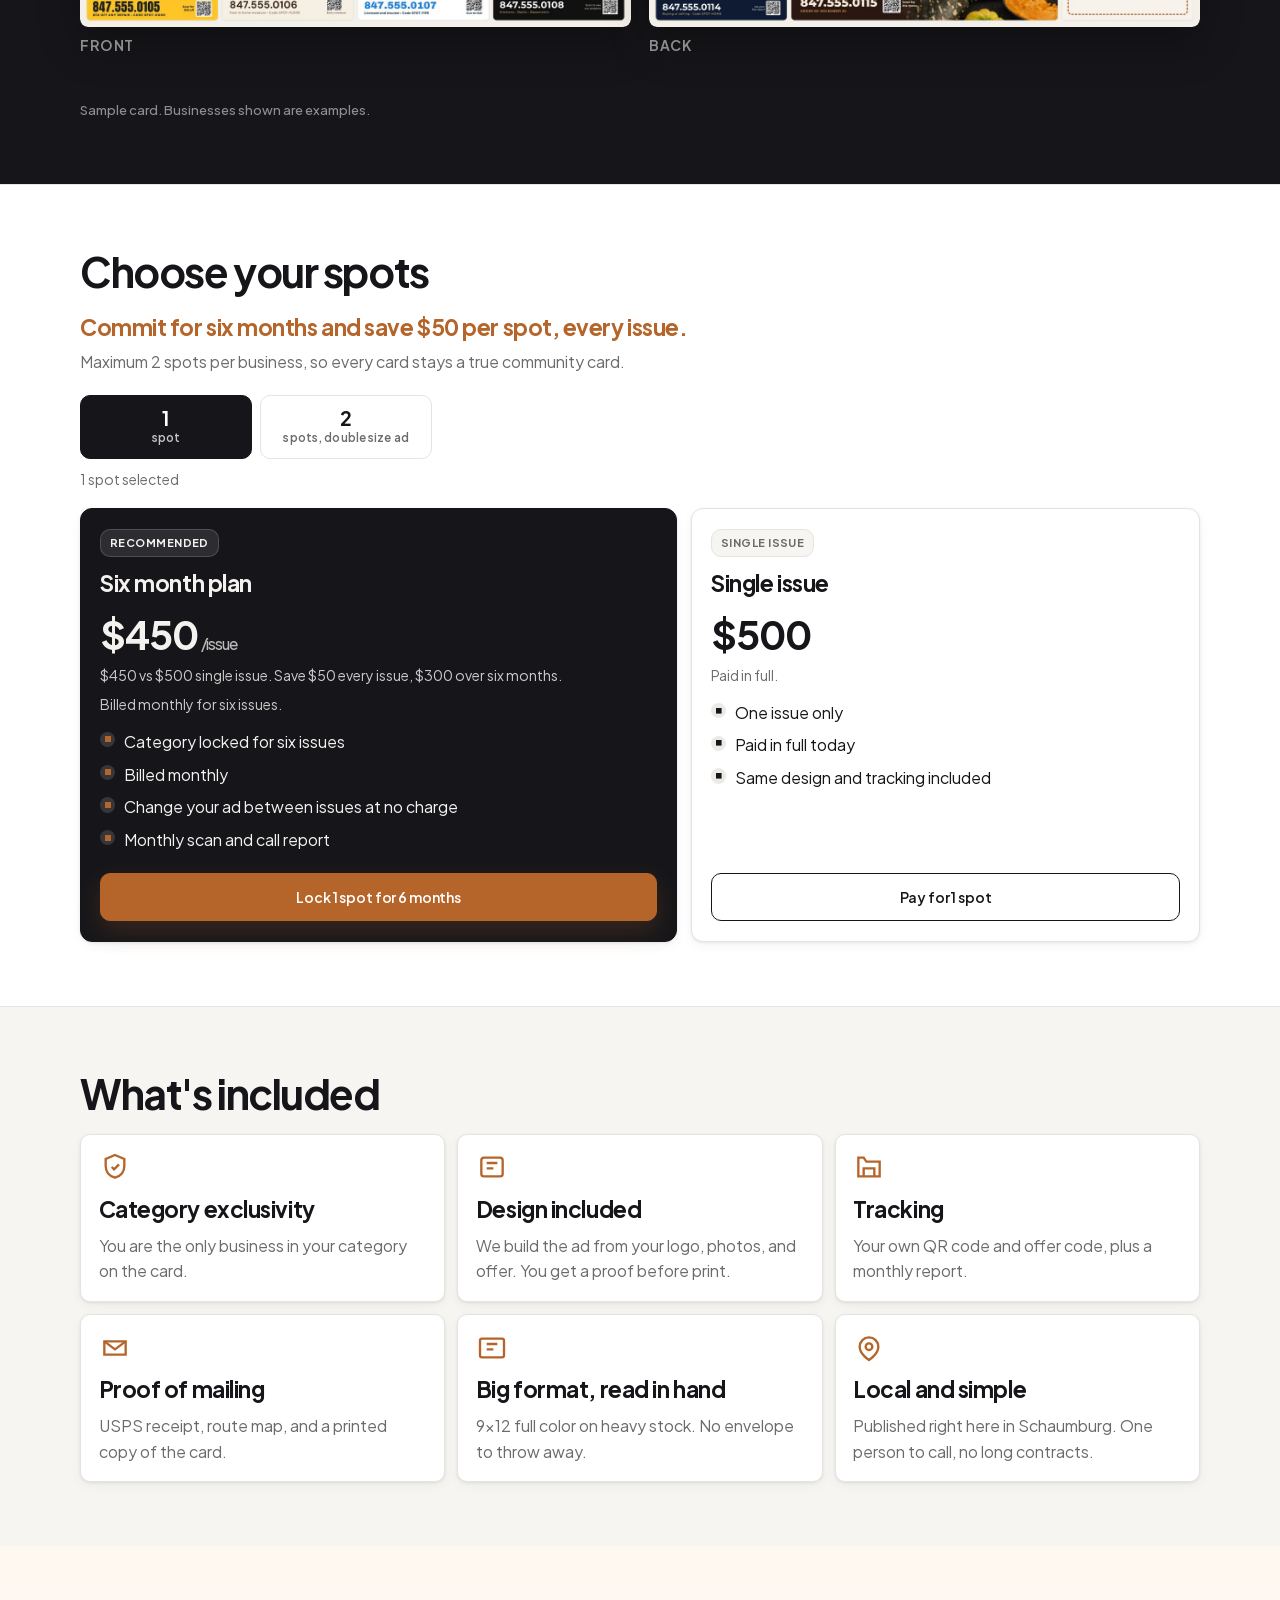
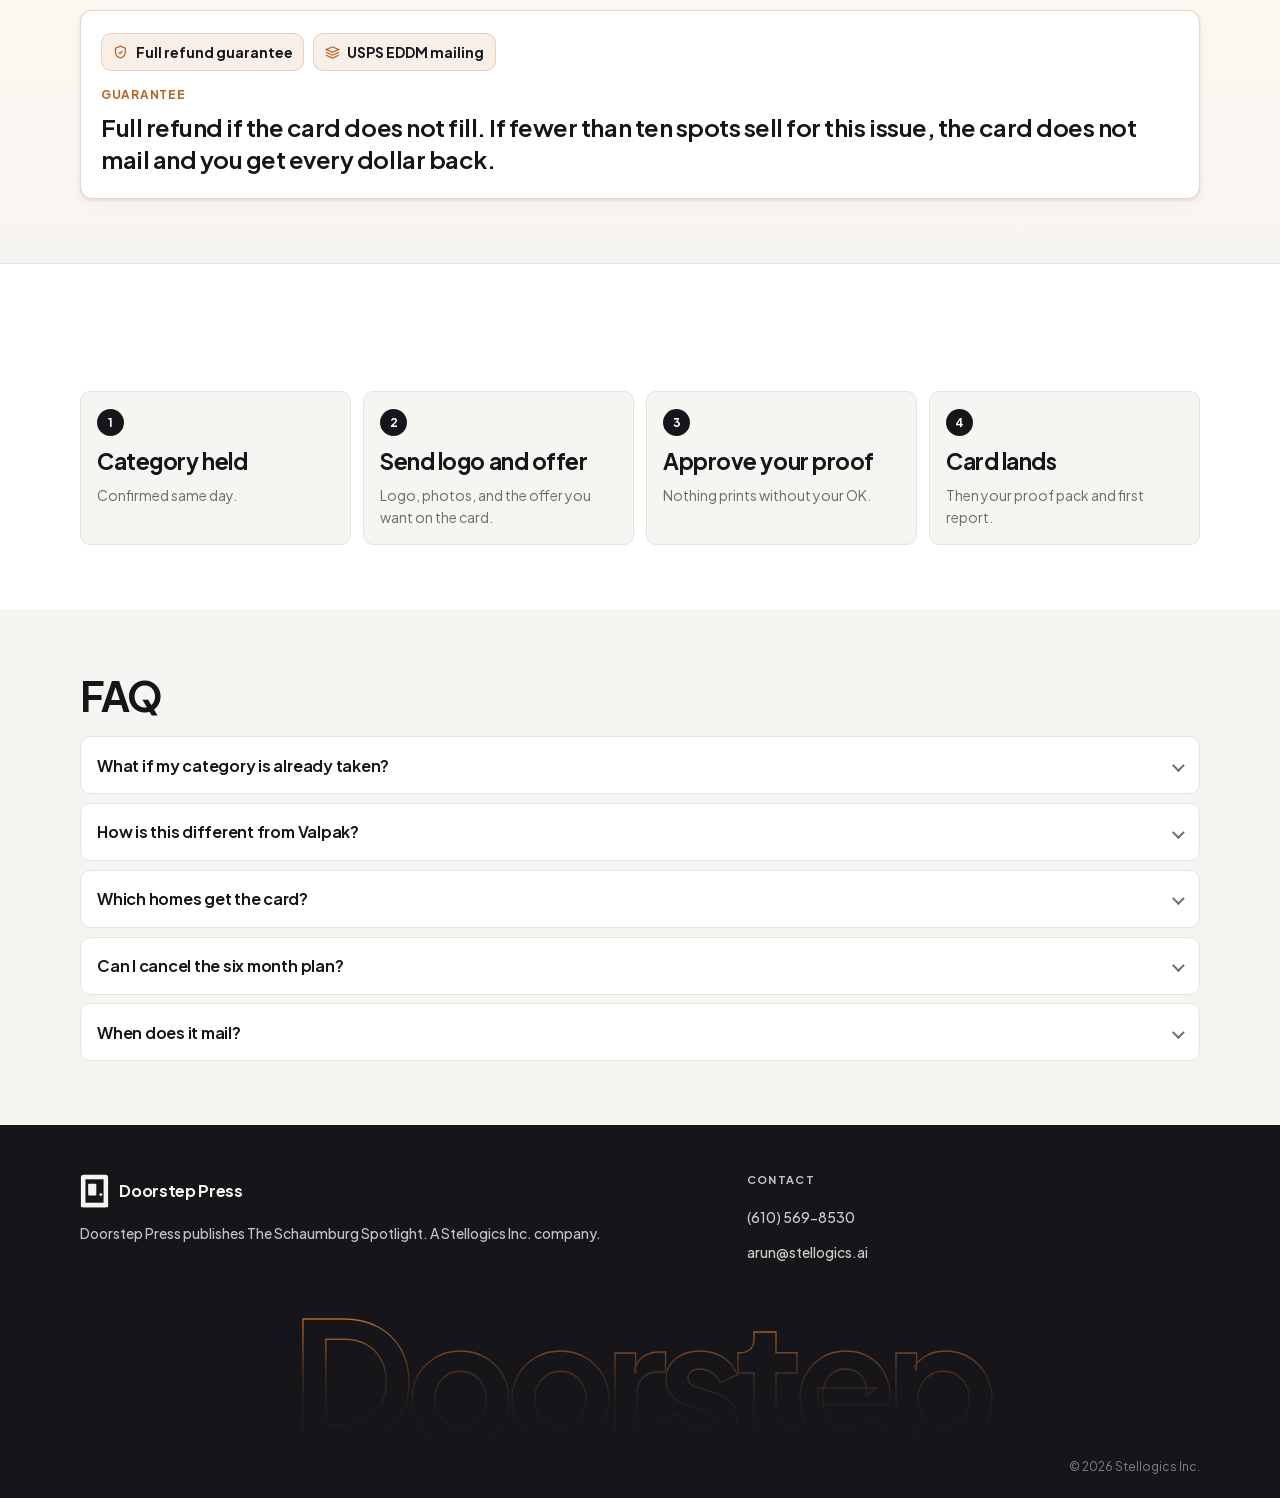
==== commit 3e955b90: "Limit businesses to a maximum of 2 spots. Drop 3/4 spot pricing and Stripe links, label 2 spots as a" ====
--- a/schaumburg/index.html
+++ b/schaumburg/index.html
@@ -176,7 +176,9 @@
             <p class="plans-save">
               Commit for six months and save $50 per spot, every issue.
             </p>
-            <p class="plans-note">Max 4 spots per business. Pick once, then compare both options.</p>
+            <p class="plans-note">
+              Maximum 2 spots per business, so every card stays a true community card.
+            </p>
           </div>
 
           <div
@@ -184,10 +186,14 @@
             role="radiogroup"
             aria-label="Number of spots"
           >
-            <button type="button" class="spot-picker__btn is-active" data-spots="1" role="radio" aria-checked="true">1</button>
-            <button type="button" class="spot-picker__btn" data-spots="2" role="radio" aria-checked="false">2</button>
-            <button type="button" class="spot-picker__btn" data-spots="3" role="radio" aria-checked="false">3</button>
-            <button type="button" class="spot-picker__btn" data-spots="4" role="radio" aria-checked="false">4</button>
+            <button type="button" class="spot-picker__btn is-active" data-spots="1" role="radio" aria-checked="true">
+              <span class="spot-picker__num">1</span>
+              <span class="spot-picker__desc">spot</span>
+            </button>
+            <button type="button" class="spot-picker__btn" data-spots="2" role="radio" aria-checked="false">
+              <span class="spot-picker__num">2</span>
+              <span class="spot-picker__desc">spots, double size ad</span>
+            </button>
           </div>
           <p class="spot-picker__label">
             <span data-spots-label>1 spot</span> selected
--- a/css/styles.css
+++ b/css/styles.css
@@ -762,13 +762,18 @@
 
 .spot-picker {
   display: grid;
-  grid-template-columns: repeat(4, minmax(0, 1fr));
+  grid-template-columns: repeat(2, minmax(0, 1fr));
   gap: 0.55rem;
-  max-width: 28rem;
+  max-width: 22rem;
 }
 
 .spot-picker__btn {
-  min-height: 52px;
+  display: grid;
+  justify-items: center;
+  align-content: center;
+  gap: 0.15rem;
+  min-height: 64px;
+  padding: 0.65rem 0.7rem;
   border-radius: var(--radius);
   border: 1px solid var(--border);
   background: var(--color-white);
@@ -779,6 +784,24 @@
   color: var(--color-ink);
   cursor: pointer;
   transition: background 150ms ease, border-color 150ms ease, color 150ms ease;
+}
+
+.spot-picker__num {
+  font-size: 1.2rem;
+  line-height: 1;
+}
+
+.spot-picker__desc {
+  font-size: 0.72rem;
+  font-weight: 600;
+  letter-spacing: 0.01em;
+  line-height: 1.25;
+  text-align: center;
+  color: var(--text-secondary);
+}
+
+.spot-picker__btn.is-active .spot-picker__desc {
+  color: rgba(247, 245, 241, 0.78);
 }
 
 .spot-picker__btn:hover {
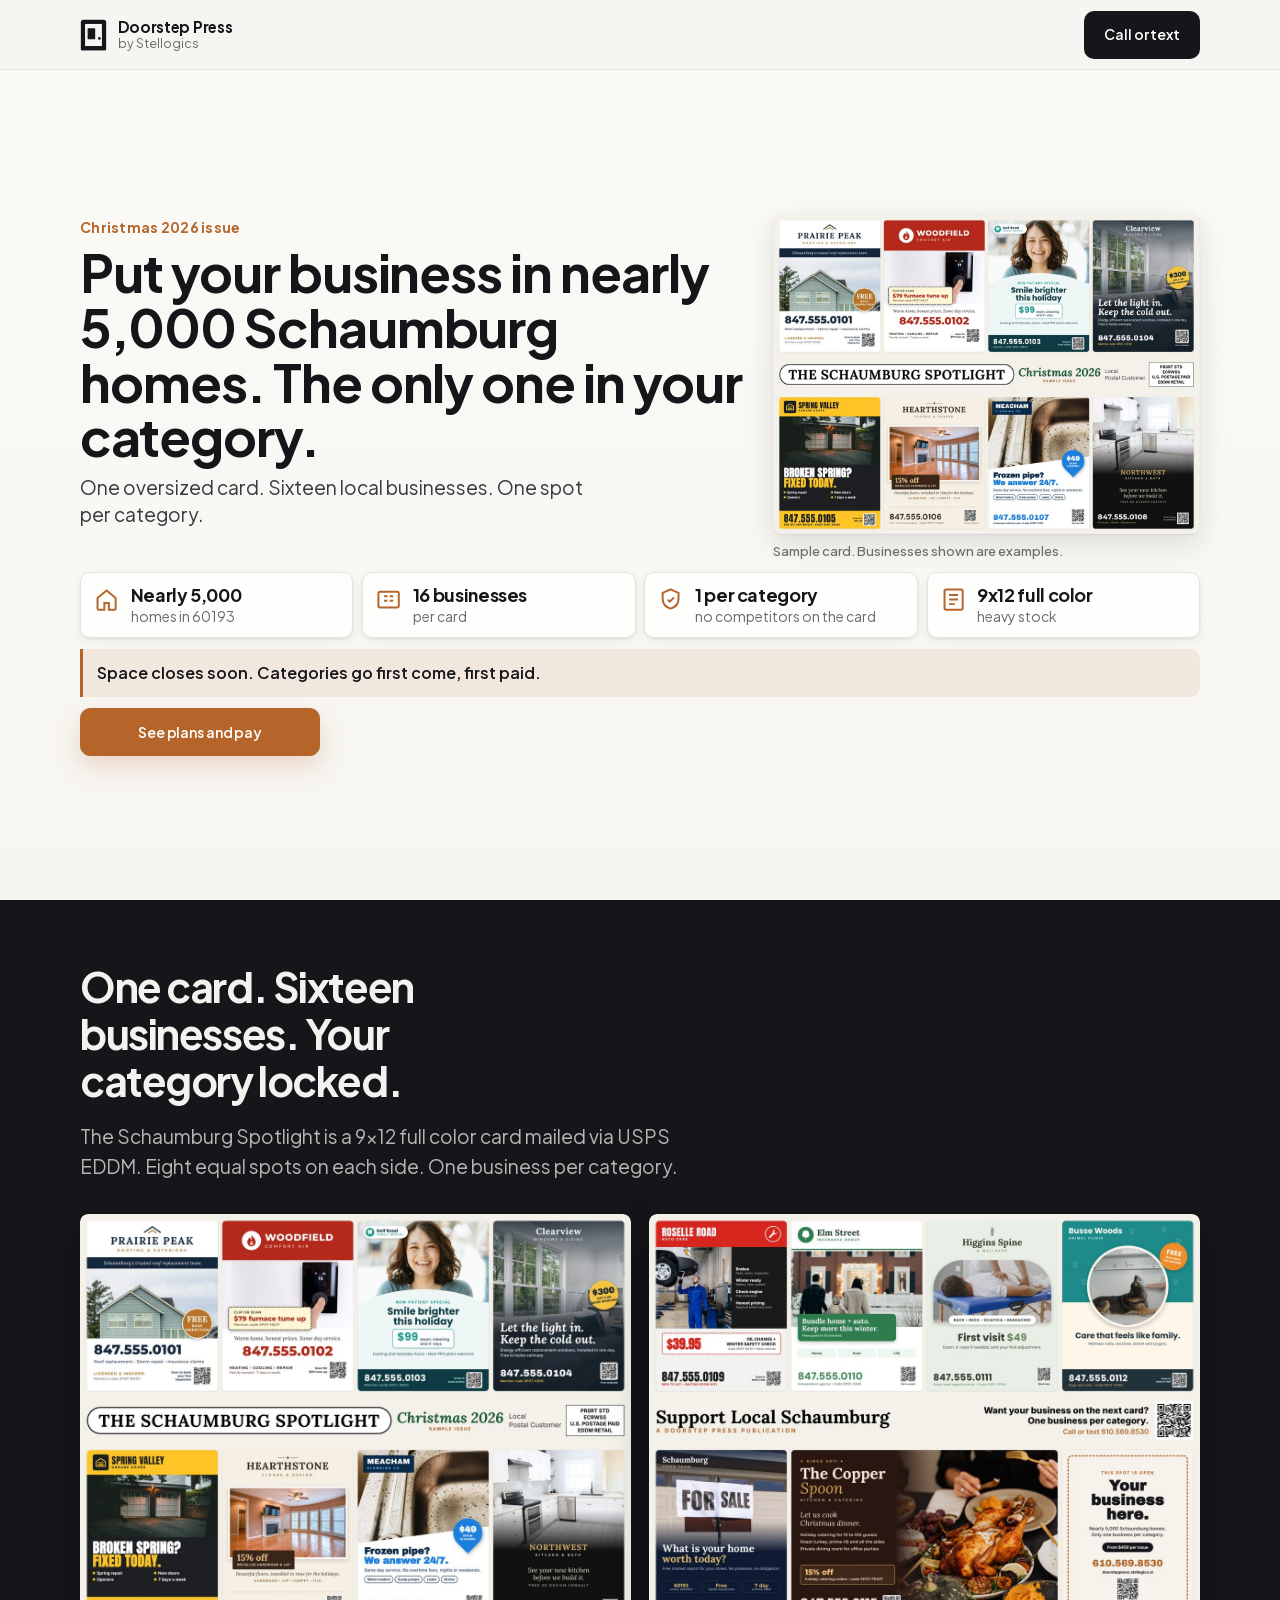
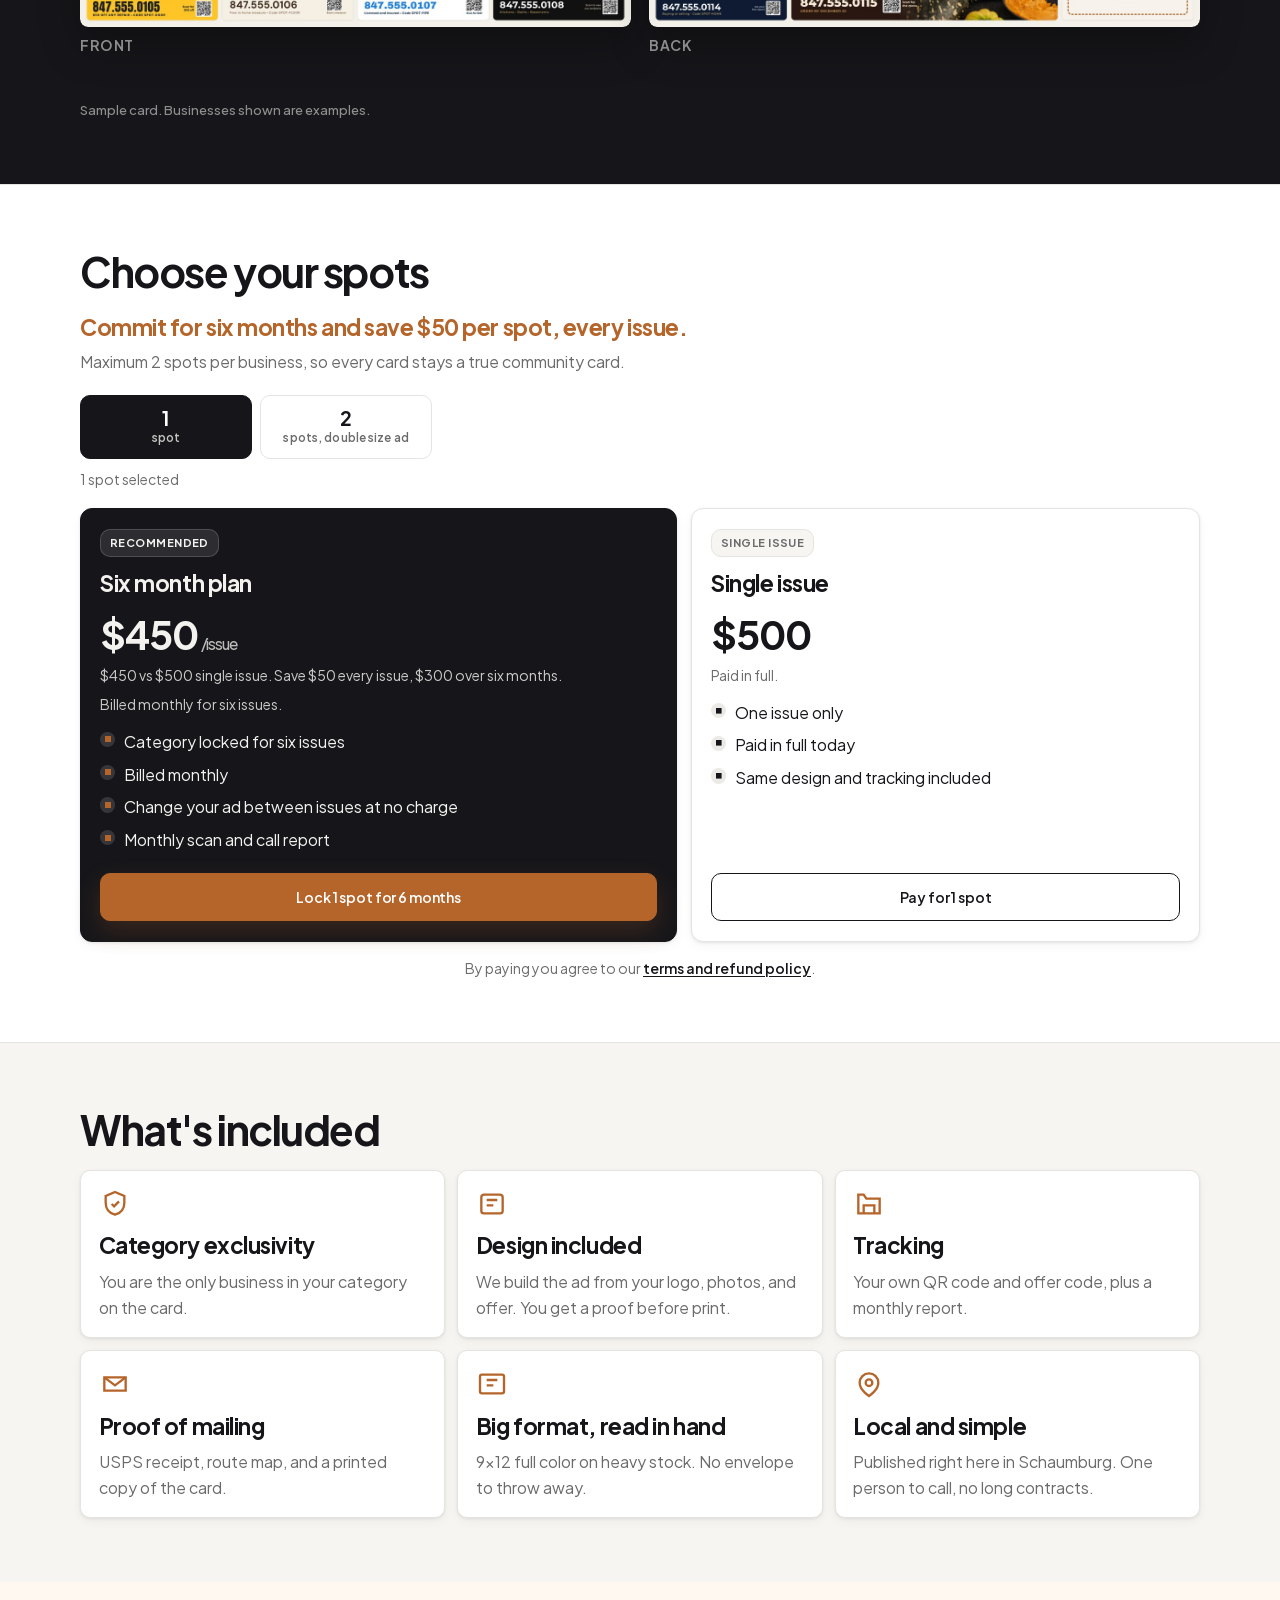
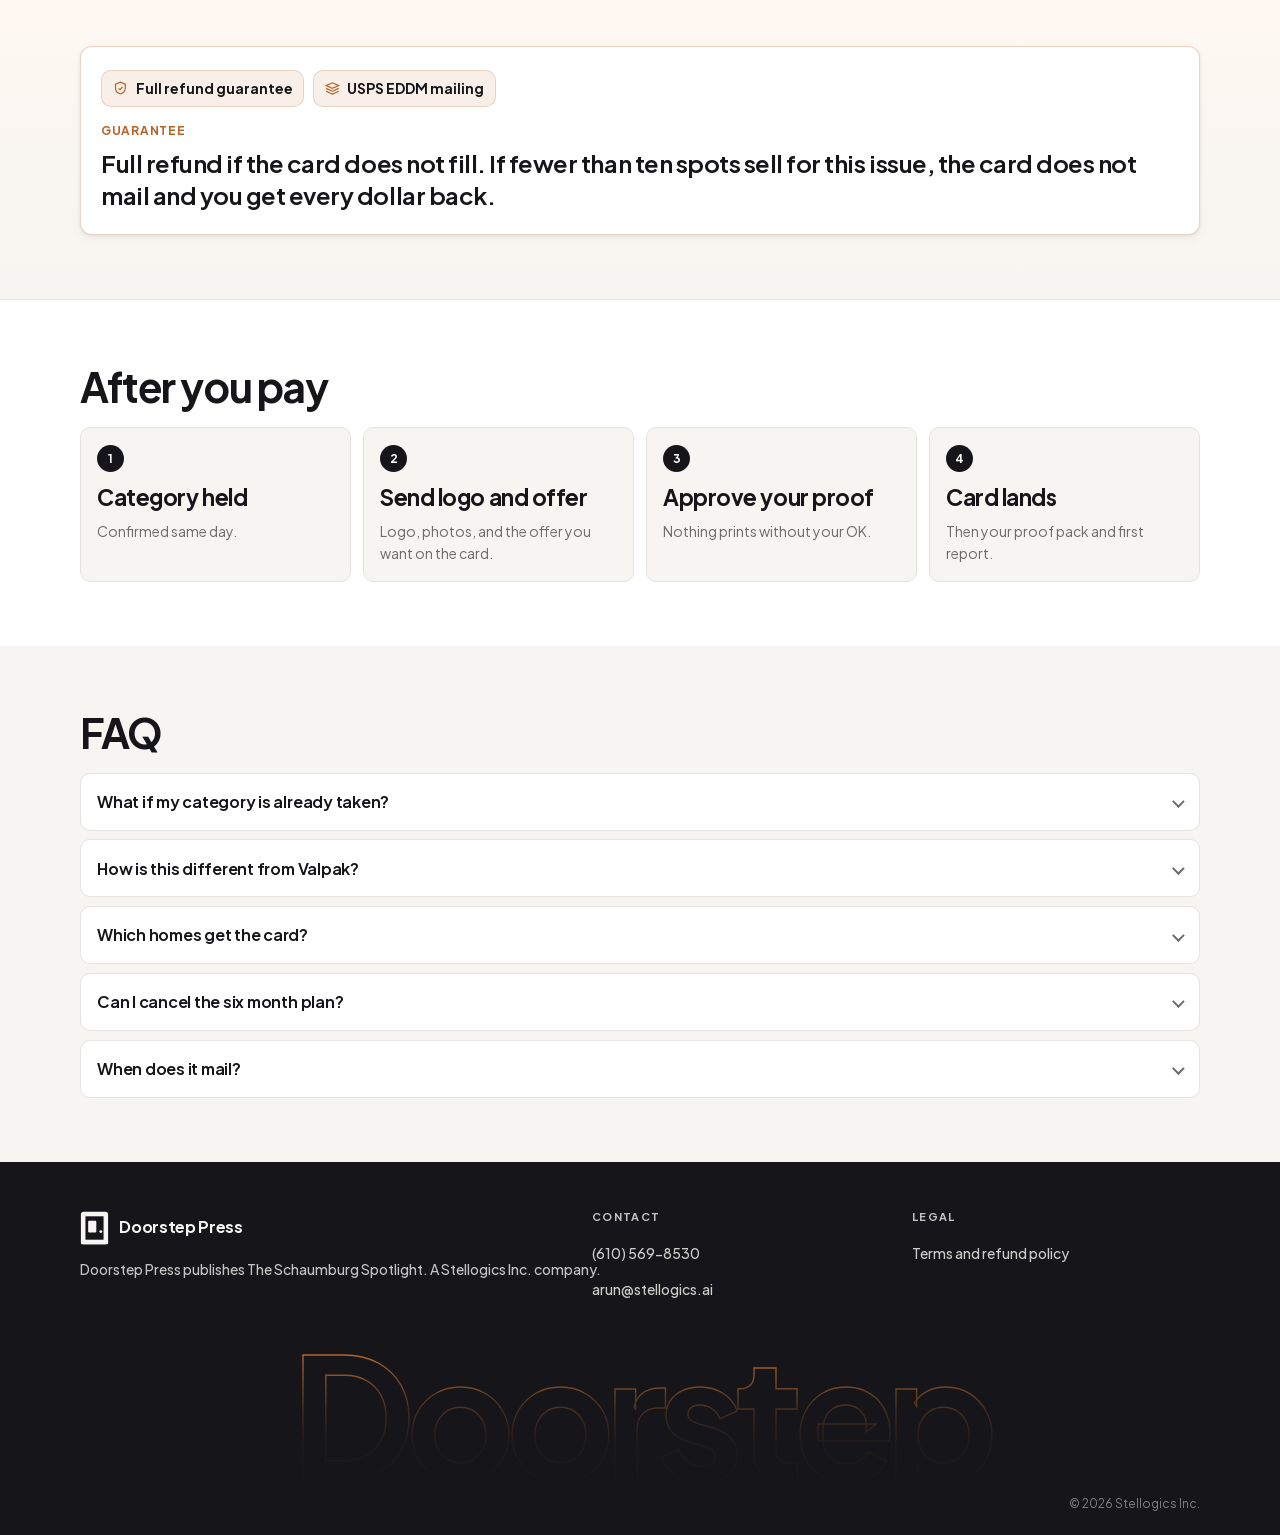
==== commit 2d0c305b: "Add Terms and Refund Policy page and link it from checkout. Publish readable terms at /schaumburg/te" ====
--- a/schaumburg/index.html
+++ b/schaumburg/index.html
@@ -238,6 +238,10 @@
             </article>
           </div>
 
+          <p class="plans-agree">
+            By paying you agree to our
+            <a href="/schaumburg/terms/">terms and refund policy</a>.
+          </p>
         </div>
       </section>
 
@@ -411,6 +415,12 @@
             <li><a data-config="email" href="#" hidden></a></li>
           </ul>
         </nav>
+        <nav class="site-footer-col" aria-label="Legal">
+          <h2 class="site-footer-heading">Legal</h2>
+          <ul class="site-footer-links">
+            <li><a href="/schaumburg/terms/">Terms and refund policy</a></li>
+          </ul>
+        </nav>
       </div>
 
       <div class="site-footer-wordmark-wrap" aria-hidden="true">
--- a/css/styles.css
+++ b/css/styles.css
@@ -955,6 +955,135 @@
   margin-top: auto;
 }
 
+.plans-agree {
+  margin: 1rem 0 0;
+  text-align: center;
+  font-size: var(--text-small);
+  color: var(--text-secondary);
+  line-height: 1.45;
+}
+
+.plans-agree a {
+  color: var(--color-ink);
+  font-weight: 600;
+  text-decoration: underline;
+  text-underline-offset: 0.12em;
+}
+
+.plans-agree a:hover {
+  color: var(--color-copper);
+}
+
+/* Legal / terms page */
+.legal-page {
+  padding-top: clamp(1.5rem, 3vw, 2.5rem);
+  padding-bottom: clamp(3rem, 6vw, 4.5rem);
+  background: var(--color-paper);
+}
+
+.legal-page__inner {
+  max-width: 720px;
+}
+
+.legal-page__crumb {
+  margin: 0 0 1rem;
+  font-size: var(--text-small);
+}
+
+.legal-page__crumb a {
+  color: var(--text-secondary);
+  text-decoration: none;
+  font-weight: 600;
+}
+
+.legal-page__crumb a:hover {
+  color: var(--color-copper);
+}
+
+.legal-page h1 {
+  margin: 0;
+  font-size: clamp(1.85rem, 4vw, 2.4rem);
+  line-height: 1.12;
+  letter-spacing: -0.02em;
+}
+
+.legal-page__updated {
+  margin: 0.55rem 0 0;
+  font-size: var(--text-small);
+  color: var(--text-secondary);
+  font-weight: 600;
+}
+
+.legal-summary {
+  margin: 1.35rem 0 2rem;
+  padding: 1.05rem 1.15rem;
+  background: var(--color-white);
+  border: 1px solid var(--border);
+  border-left: 3px solid var(--color-copper);
+  border-radius: var(--radius);
+  box-shadow: var(--shadow);
+}
+
+.legal-summary p {
+  margin: 0;
+  color: var(--color-ink-slate);
+  font-size: var(--text-body);
+  line-height: 1.55;
+}
+
+.legal-summary a {
+  color: var(--color-ink);
+  font-weight: 650;
+}
+
+.legal-prose {
+  display: grid;
+  gap: 1.55rem;
+}
+
+.legal-prose section {
+  min-width: 0;
+}
+
+.legal-prose h2 {
+  margin: 0 0 0.55rem;
+  font-size: clamp(1.05rem, 2vw, 1.2rem);
+  line-height: 1.3;
+  letter-spacing: -0.015em;
+  max-width: none;
+}
+
+.legal-prose p,
+.legal-prose li {
+  color: var(--color-ink-slate);
+  font-size: var(--text-body);
+  line-height: 1.6;
+}
+
+.legal-prose p {
+  margin: 0 0 0.7rem;
+}
+
+.legal-prose p:last-child {
+  margin-bottom: 0;
+}
+
+.legal-prose ul {
+  margin: 0 0 0.7rem;
+  padding-left: 1.15rem;
+  display: grid;
+  gap: 0.45rem;
+}
+
+.legal-prose li::marker {
+  color: var(--color-copper);
+}
+
+.legal-prose a {
+  color: var(--color-ink);
+  font-weight: 650;
+}
+
 /* Included */
 .include-grid {
   display: grid;
@@ -1193,7 +1322,7 @@
 .site-footer-main {
   padding: 48px 0 12px;
   display: grid;
-  grid-template-columns: minmax(0, 1.4fr) minmax(0, 1fr);
+  grid-template-columns: minmax(0, 1.5fr) minmax(0, 0.9fr) minmax(0, 0.9fr);
   gap: 36px 32px;
   align-items: start;
 }
@@ -1456,6 +1585,22 @@
   margin-top: 0.45rem;
 }
 
+.thanks__terms {
+  margin: 1.1rem 0 0;
+  font-size: var(--text-small);
+}
+
+.thanks__terms a {
+  color: var(--text-secondary);
+  font-weight: 600;
+  text-decoration: underline;
+  text-underline-offset: 0.12em;
+}
+
+.thanks__terms a:hover {
+  color: var(--color-copper);
+}
+
 /* Motion */
 .reveal {
   opacity: 0;
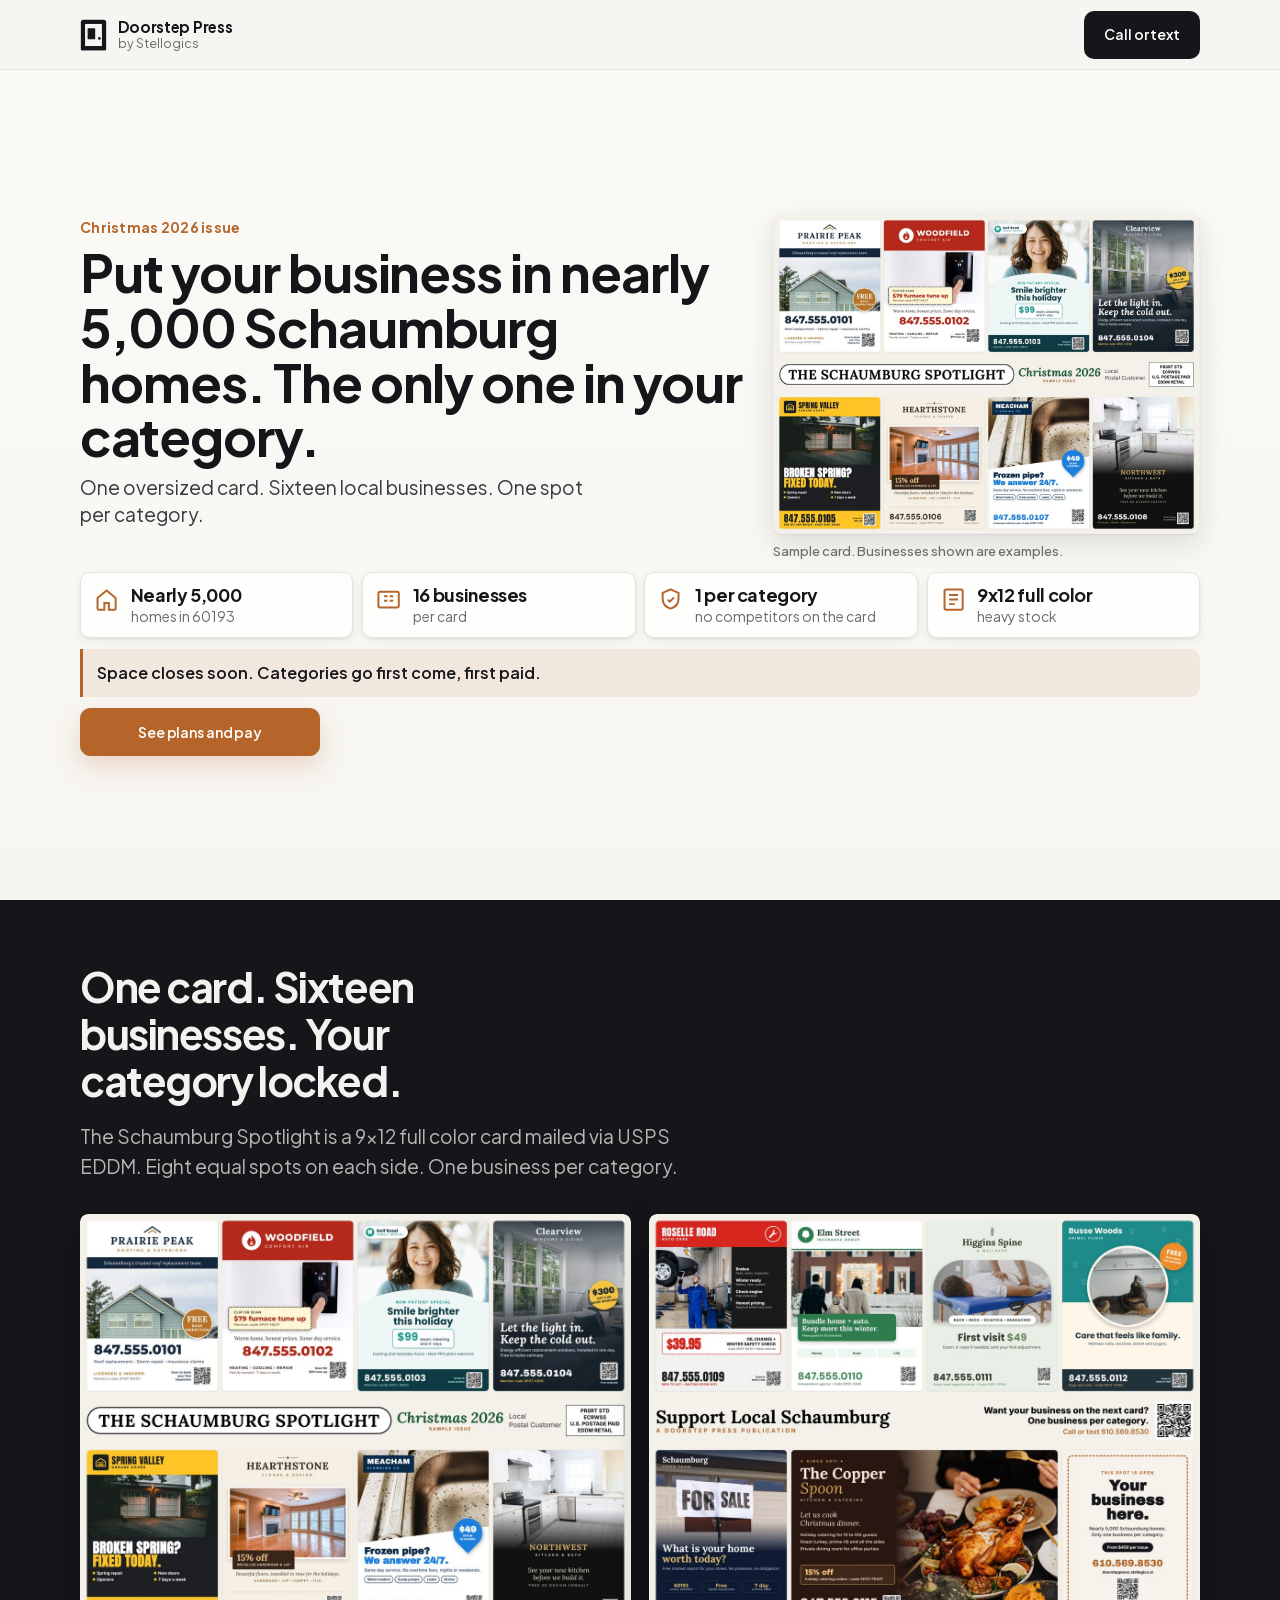
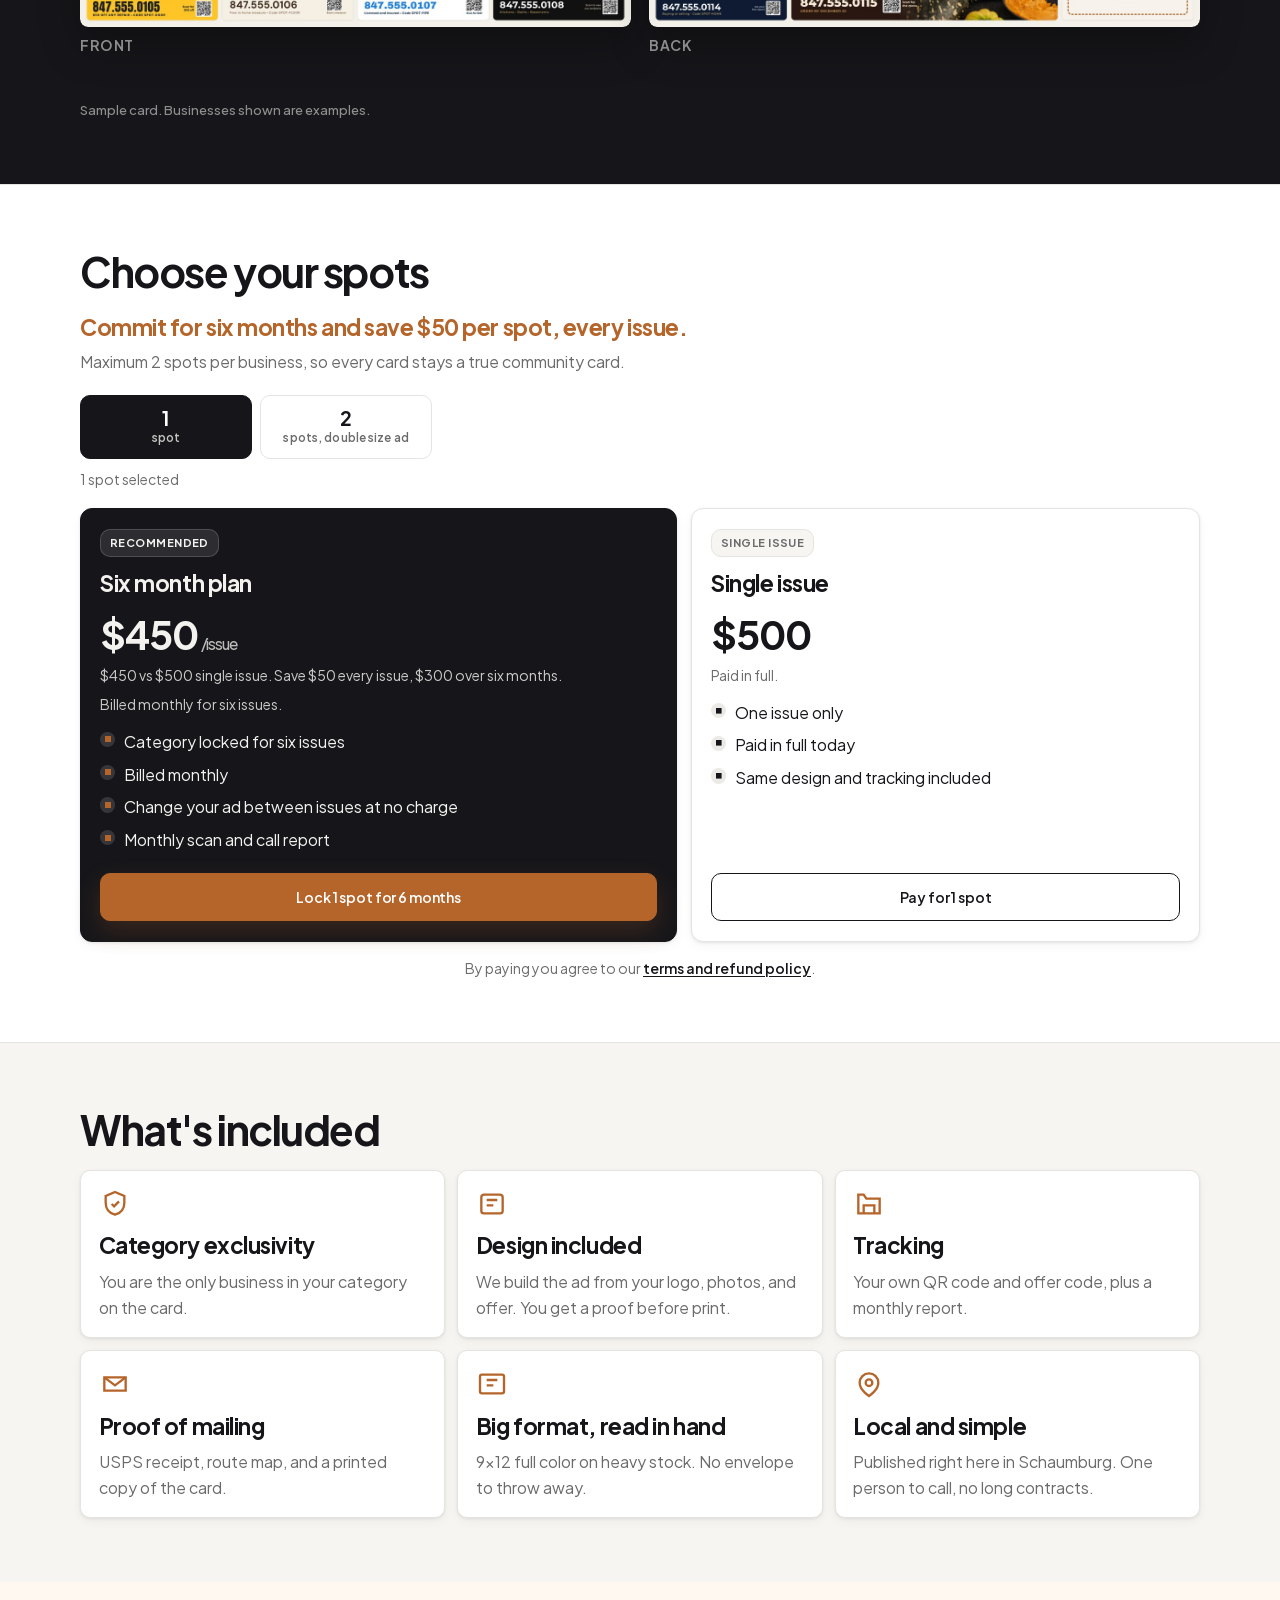
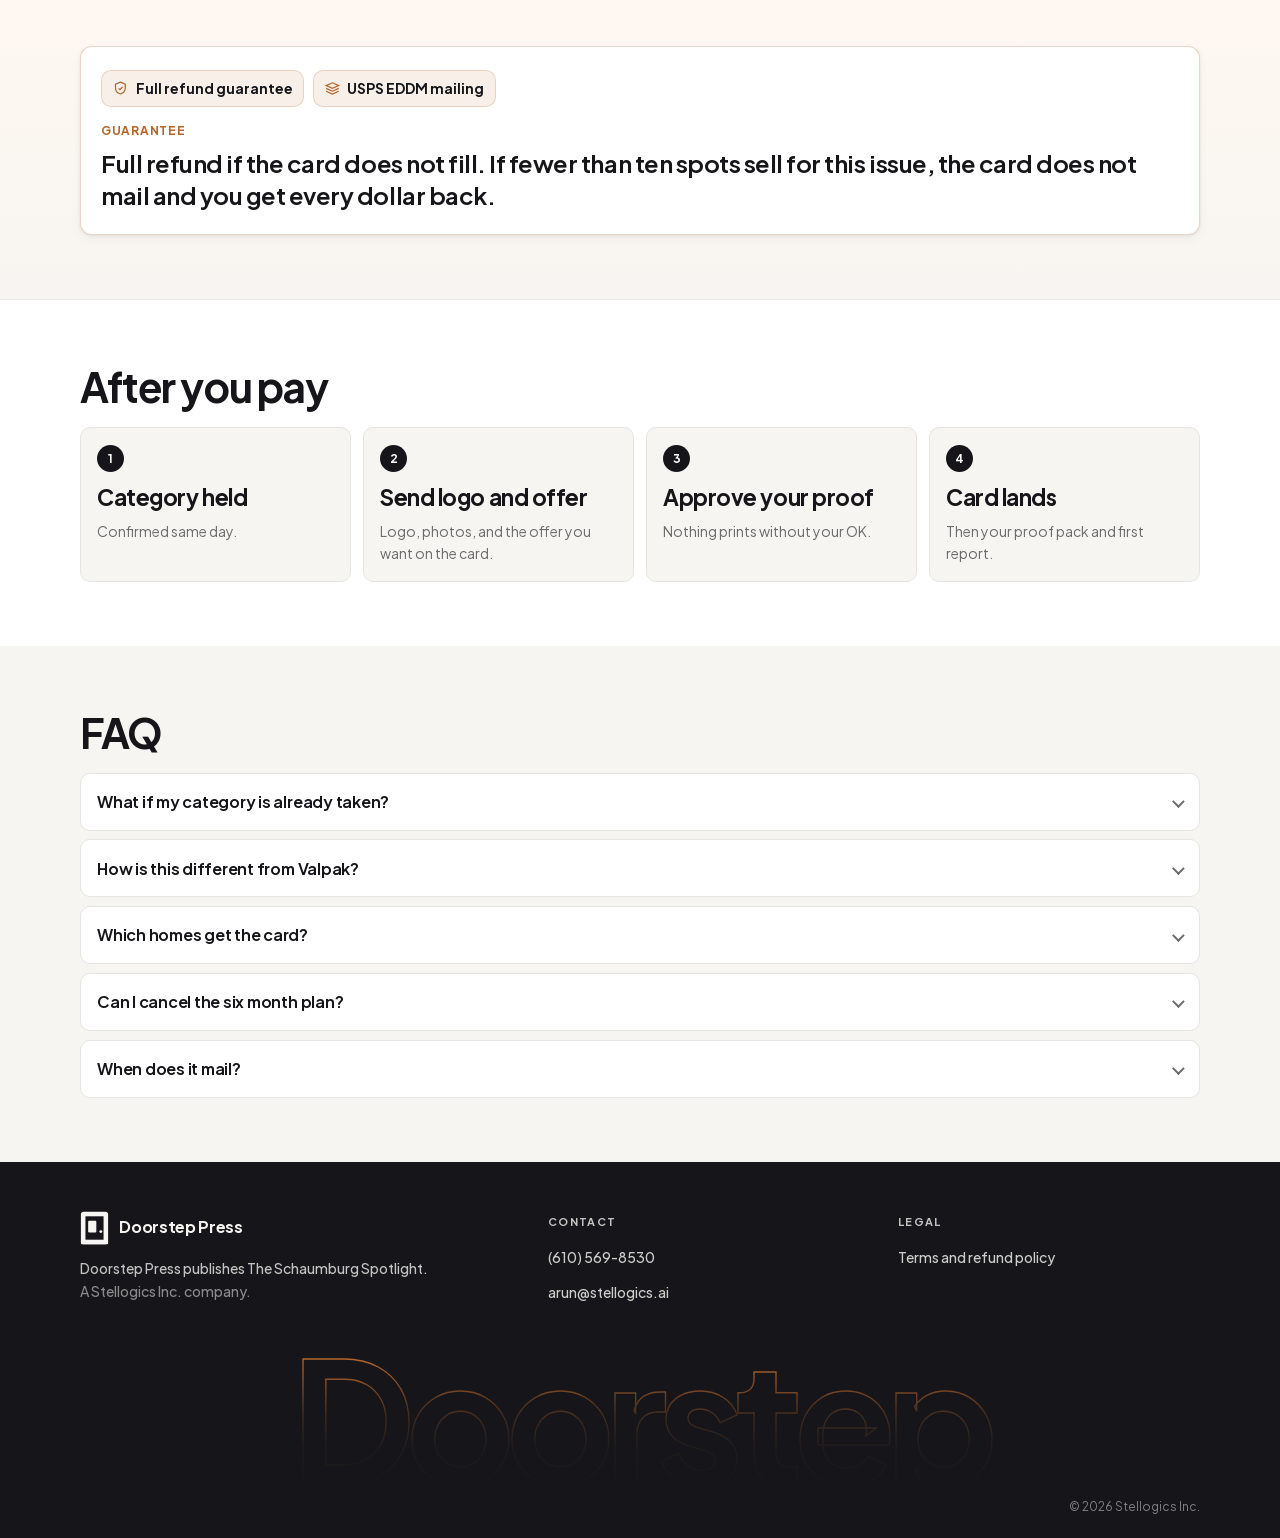
==== commit c3ea7ed3: "Fix footer column alignment and brand credit wrapping. Keep the brand blurb inside a 420px column on" ====
--- a/schaumburg/index.html
+++ b/schaumburg/index.html
@@ -405,7 +405,8 @@
             <span class="site-footer-logo-name">Doorstep Press</span>
           </a>
           <p class="site-footer-credit">
-            Doorstep Press publishes The Schaumburg Spotlight. A Stellogics Inc. company.
+            <span class="site-footer-credit__line">Doorstep Press publishes The Schaumburg Spotlight.</span>
+            <span class="site-footer-credit__muted">A Stellogics Inc. company.</span>
           </p>
         </div>
         <nav class="site-footer-col" aria-label="Contact">
--- a/css/styles.css
+++ b/css/styles.css
@@ -1322,13 +1322,18 @@
 .site-footer-main {
   padding: 48px 0 12px;
   display: grid;
-  grid-template-columns: minmax(0, 1.5fr) minmax(0, 0.9fr) minmax(0, 0.9fr);
-  gap: 36px 32px;
+  grid-template-columns: minmax(0, 420px) minmax(0, 1fr) minmax(0, 1fr);
+  gap: 28px 48px;
   align-items: start;
 }
 
 .site-footer-col {
   min-width: 0;
+  align-self: start;
+}
+
+.site-footer-brand {
+  max-width: 420px;
 }
 
 .site-footer-logo-link {
@@ -1337,13 +1342,15 @@
   gap: 0.65rem;
   text-decoration: none;
   color: var(--sf-paper);
-  margin-bottom: 0.85rem;
+  margin: 0 0 0.75rem;
+  min-height: 36px;
 }
 
 .site-footer-logo {
   display: block;
   height: 36px;
   width: auto;
+  flex-shrink: 0;
 }
 
 .site-footer-logo-name {
@@ -1355,22 +1362,29 @@
 
 .site-footer-credit {
   margin: 0;
-  max-width: 36ch;
+  max-width: 420px;
+  display: flex;
+  flex-direction: column;
+  gap: 0.2rem;
   font-size: 14px;
   line-height: 1.45;
   font-weight: 500;
   color: rgba(247, 245, 241, 0.78);
-}
-
-@media (min-width: 900px) {
-  .site-footer-credit {
-    max-width: none;
-    white-space: nowrap;
-  }
+  white-space: normal;
+}
+
+.site-footer-credit__line,
+.site-footer-credit__muted {
+  display: block;
+}
+
+.site-footer-credit__muted {
+  color: rgba(247, 245, 241, 0.52);
 }
 
 .site-footer h2.site-footer-heading {
-  margin: 0 0 16px;
+  margin: 0 0 14px;
+  padding-top: 0.35rem; /* optically align with brand wordmark */
   font-size: 11px;
   font-weight: 700;
   letter-spacing: 0.12em;
@@ -1396,6 +1410,8 @@
   line-height: 1.4;
   font-weight: 500;
   transition: color 0.2s ease;
+  font-variant-ligatures: none;
+  font-feature-settings: "liga" 0, "calt" 0;
 }
 
 .site-footer-links a:hover {
